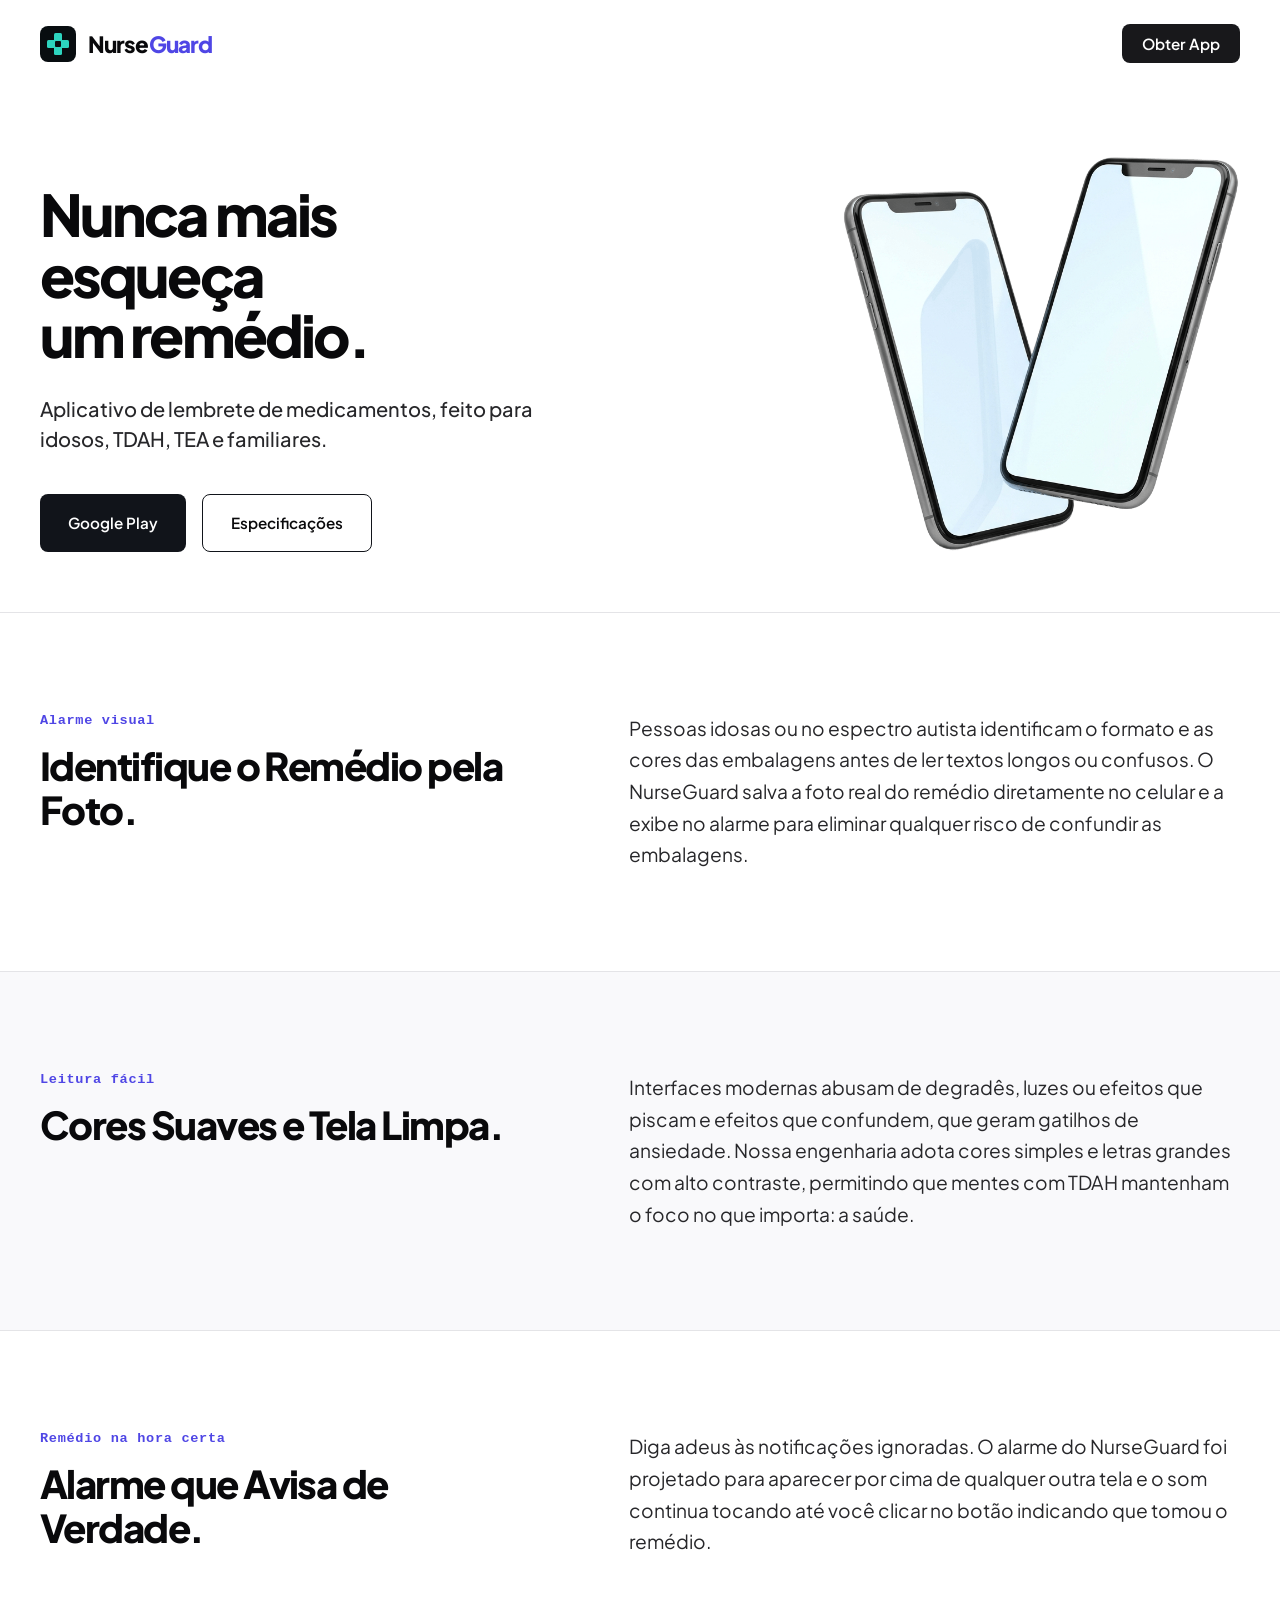
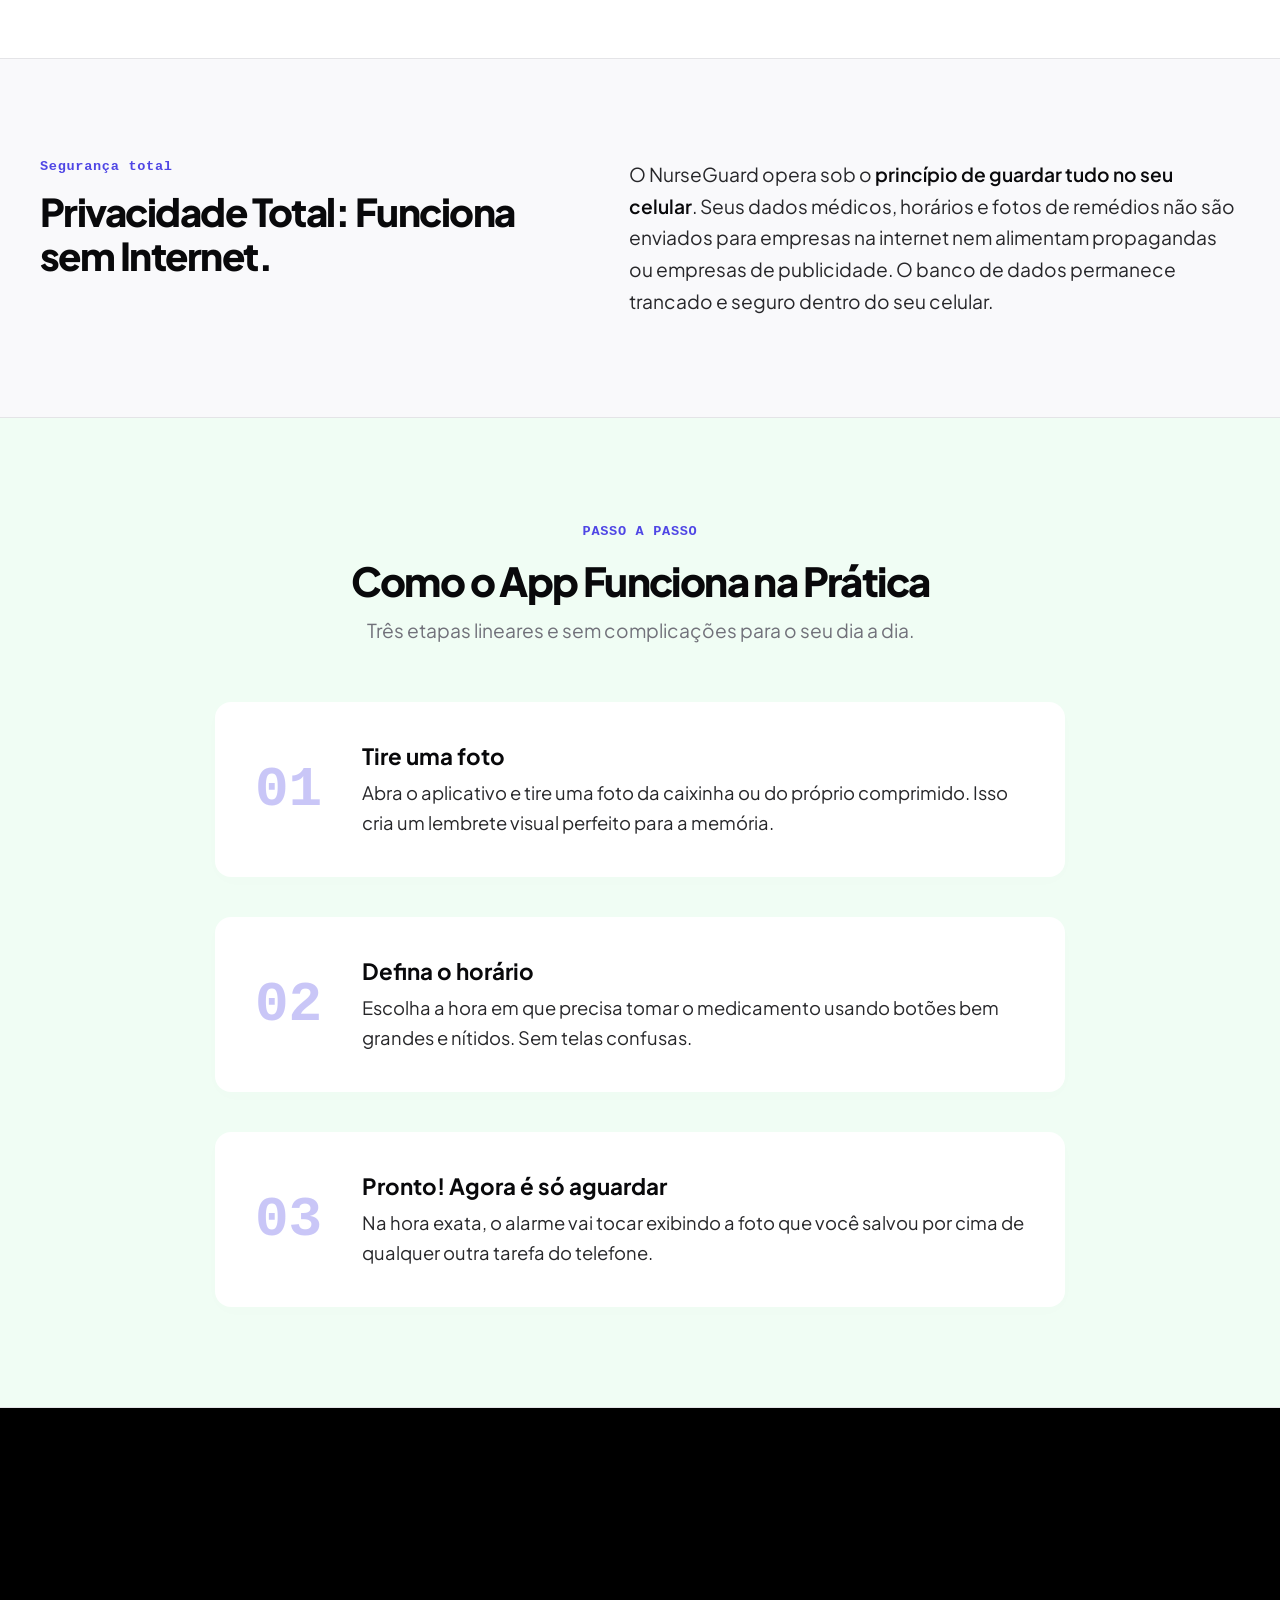
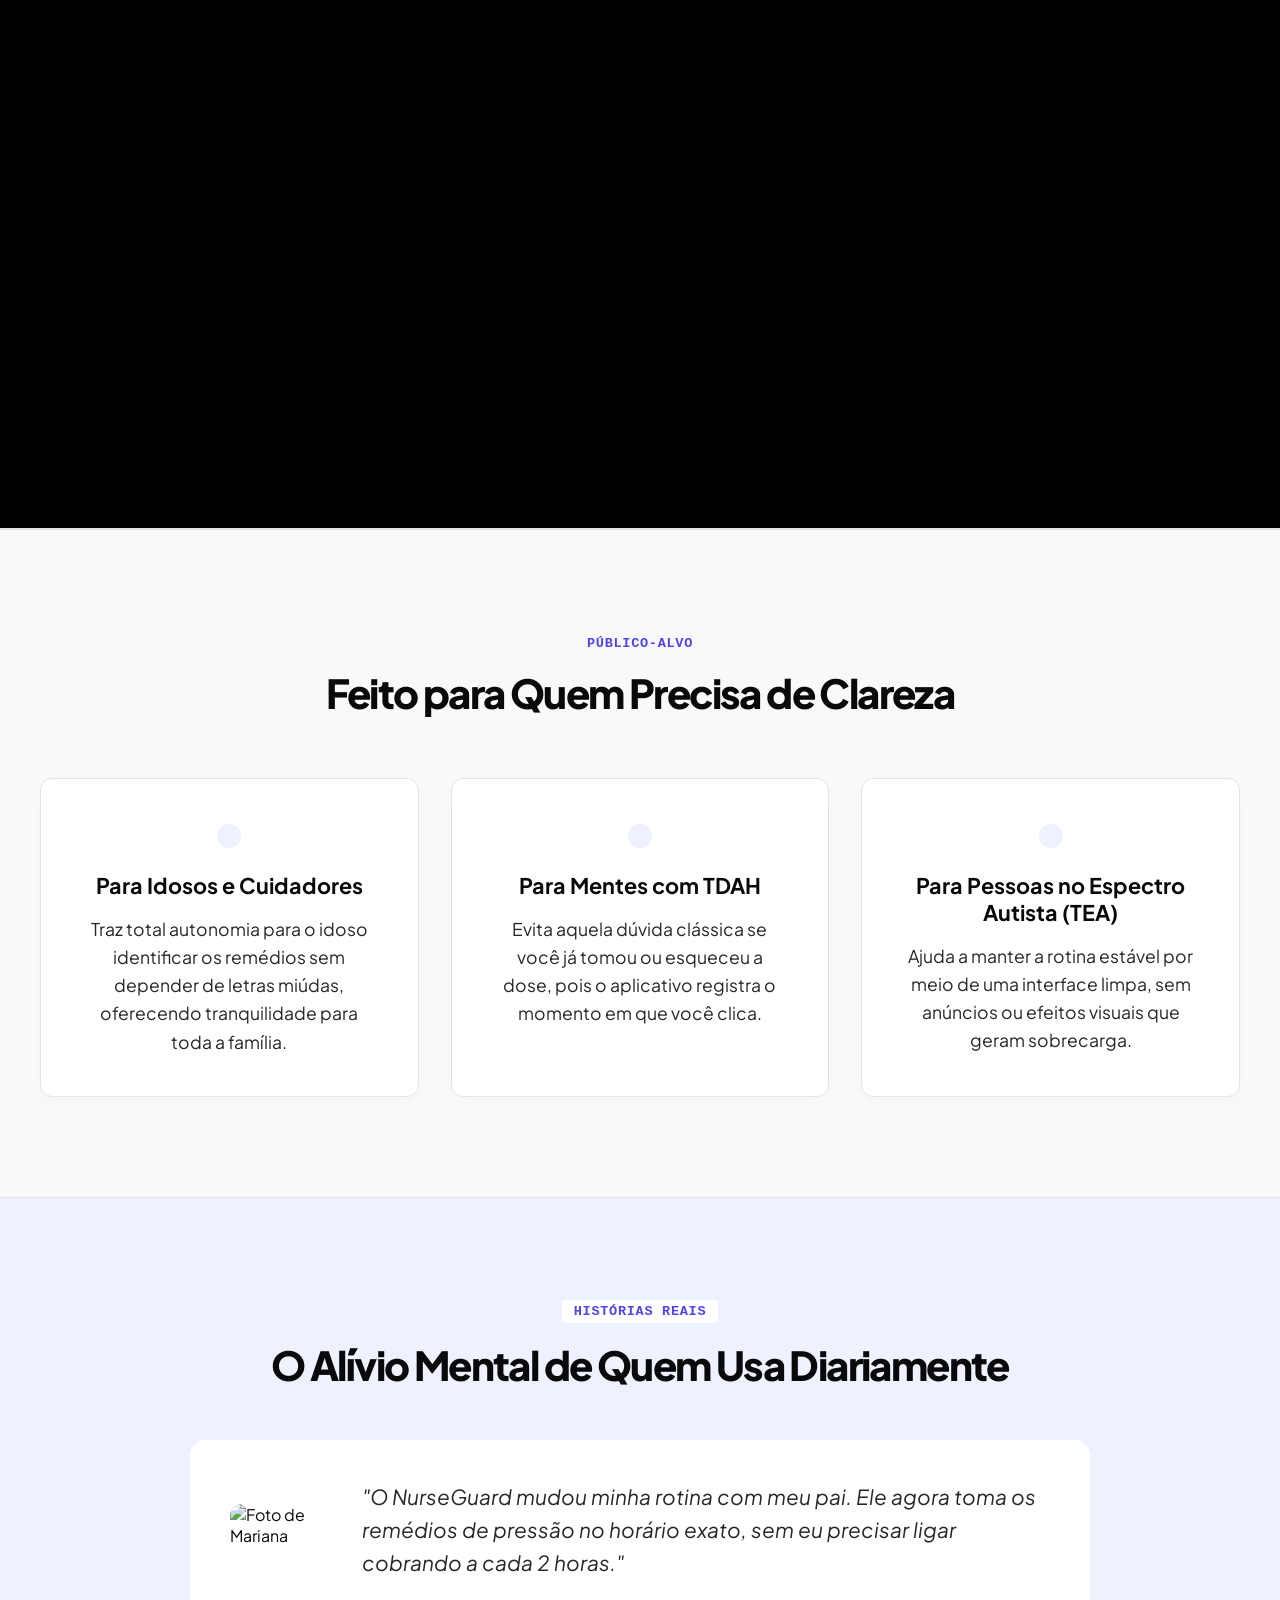
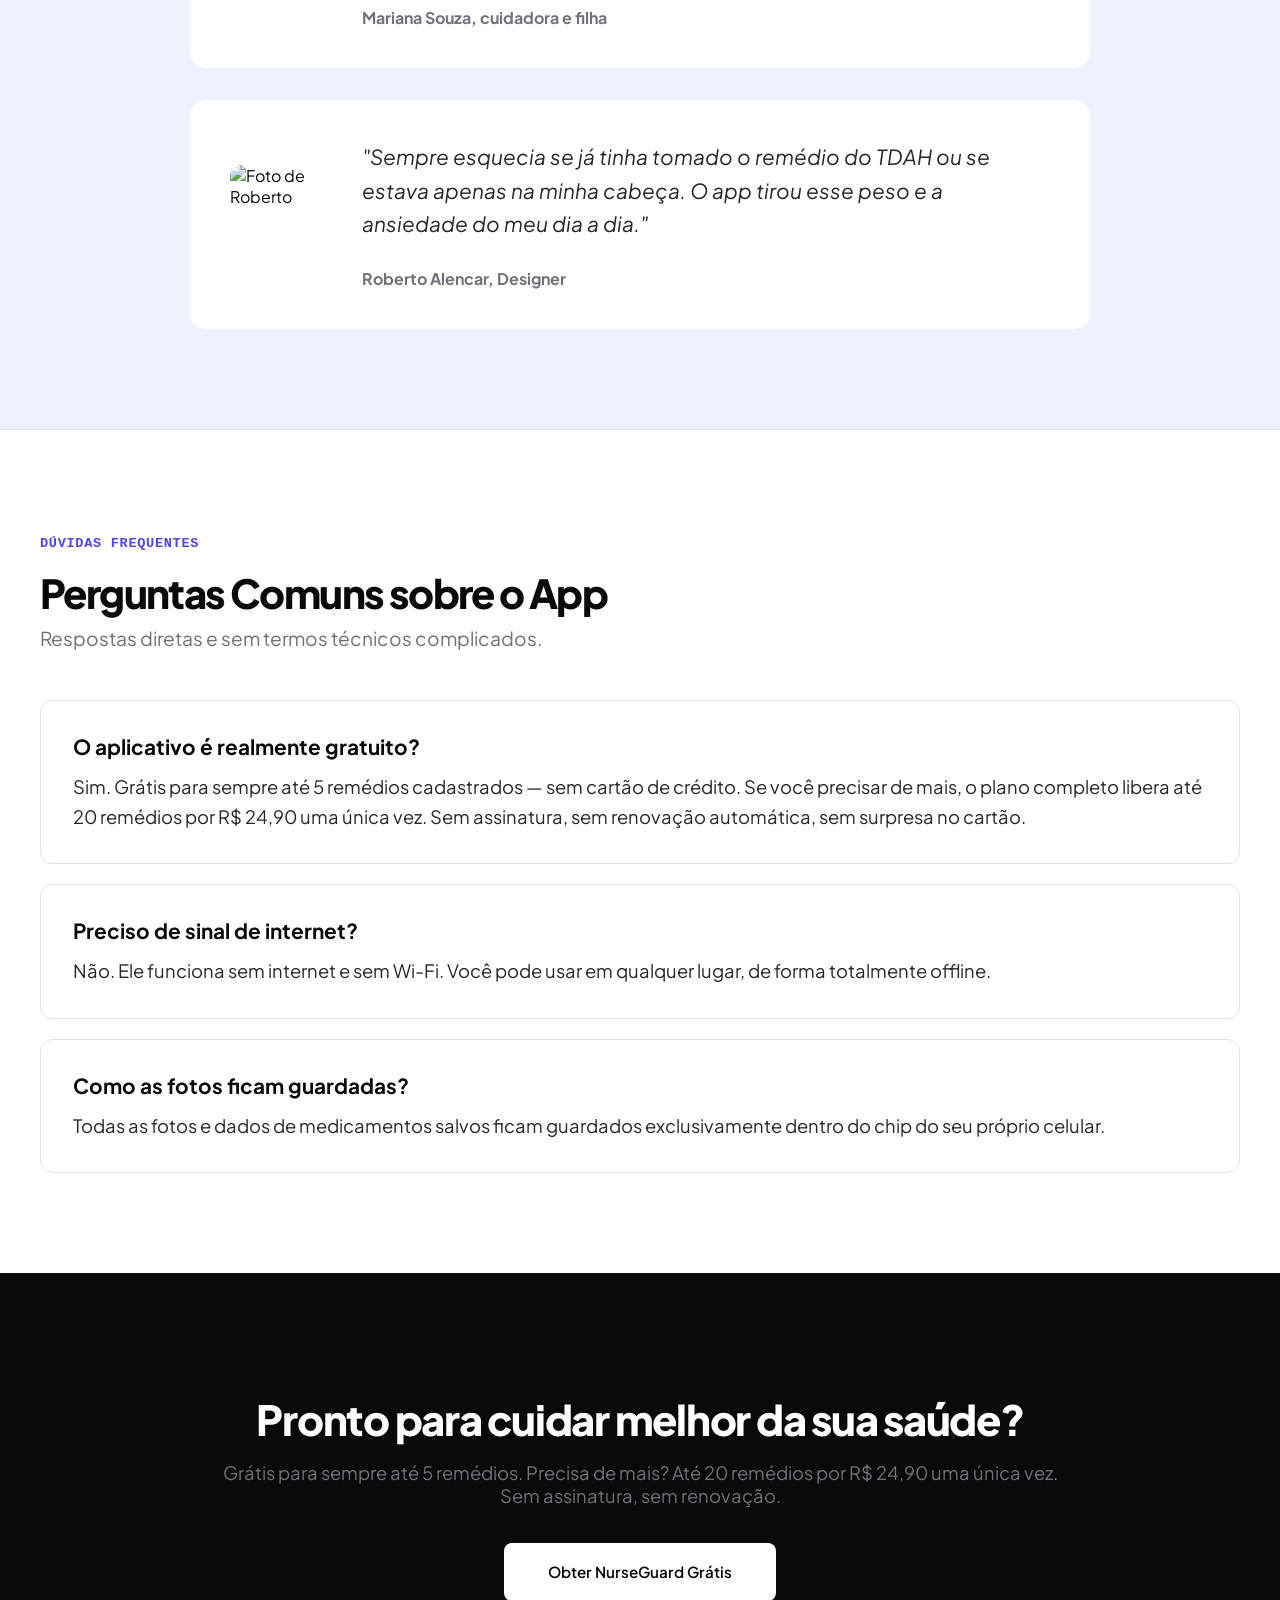
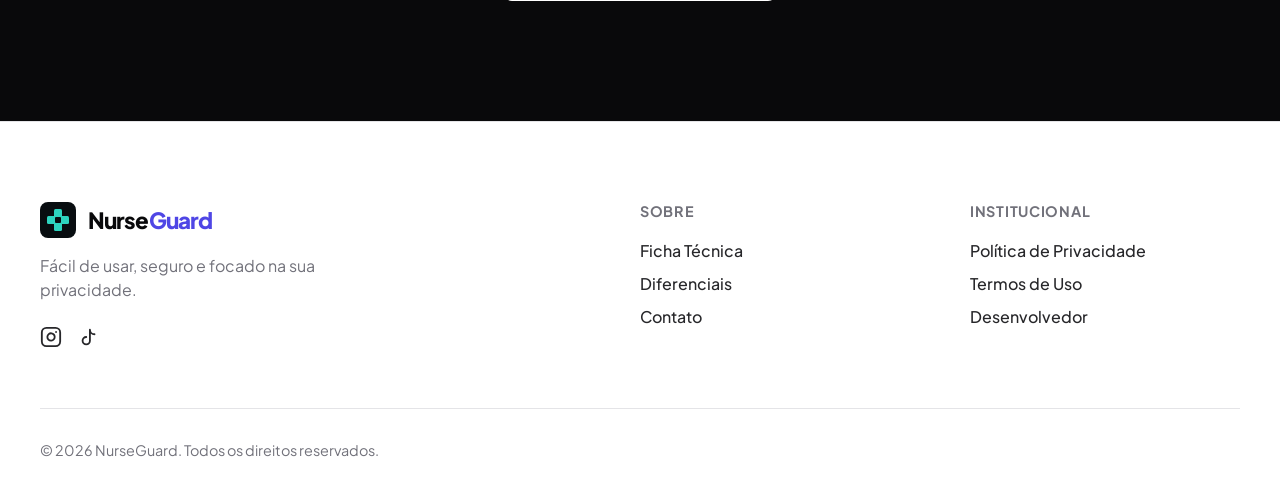
==== docs/index.html @ a664b2ee "Update" ====
<!DOCTYPE html>
<html lang="pt-BR">
<head>
        <meta charset="UTF-8">
    <meta name="viewport" content="width=device-width, initial-scale=1.0, viewport-fit=cover">
    <meta http-equiv="X-UA-Compatible" content="IE=edge">

    <title>NurseGuard | App de Lembrete de Remédios Gratuito — Offline e Seguro</title>

    <meta name="description" content="NurseGuard é o app gratuito de lembrete de remédios para Android. Alarmes lúdicos com foto da embalagem, 100% offline, criptografia AES-256 e conformidade com a LGPD. Ideal para idosos, TDAH e TEA.">

    <meta name="keywords" content="lembrete de remédio, alarme de medicamento, app medicação android, gerenciador de remédios, saúde idosos app, app TDAH medicação, TEA lembrete, app offline saúde, privacidade saúde, LGPD saúde, dipirona alarme, controle de medicação gratuito, Teraverso, NurseGuard">

    <meta name="author" content="Teraverso">
    <meta name="publisher" content="Teraverso">
    <meta name="copyright" content="Teraverso 2026">

    <meta name="robots" content="index, follow, max-snippet:-1, max-image-preview:large, max-video-preview:-1">
    <meta name="googlebot" content="index, follow, max-snippet:-1, max-image-preview:large, max-video-preview:-1">
    <meta name="bingbot" content="index, follow">

    <link rel="canonical" href="https://www.nurseguard.com.br/">

    <meta name="language" content="Portuguese">
    <meta name="geo.region" content="BR">
    <meta name="geo.country" content="Brazil">
    <link rel="alternate" hreflang="pt-BR" href="https://www.nurseguard.com.br/">
    <link rel="alternate" hreflang="x-default" href="https://www.nurseguard.com.br/">

    <meta property="og:type" content="website">
    <meta property="og:site_name" content="NurseGuard">
    <meta property="og:locale" content="pt_BR">
    <meta property="og:url" content="https://www.nurseguard.com.br/">
    <meta property="og:title" content="NurseGuard — App Gratuito de Lembrete de Remédios para Android">
    <meta property="og:description" content="Nunca mais esqueça um remédio. Alarmes lúdicos com foto da embalagem, 100% offline e com criptografia AES-256. Feito para idosos, TDAH e TEA.">
    <meta property="og:image" content="https://www.nurseguard.com.br/assets/og-image.png">
    <meta property="og:image:width" content="1200">
    <meta property="og:image:height" content="630">
    <meta property="og:image:alt" content="NurseGuard — App de lembrete de remédios lúdico e acessível">

    <meta name="twitter:card" content="summary_large_image">
    <meta name="twitter:site" content="@nurseguard">
    <meta name="twitter:creator" content="@teraverso">
    <meta name="twitter:url" content="https://www.nurseguard.com.br/">
    <meta name="twitter:title" content="NurseGuard — Lembrete de Remédios Gratuito e Offline">
    <meta name="twitter:description" content="O app de medicação mais simples e lúdico do mercado. Privacidade total, sem anúncios, feito para quem precisa de clareza.">
    <meta name="twitter:image" content="https://www.nurseguard.com.br/assets/og-image.png">
    <meta name="twitter:image:alt" content="Tela do app NurseGuard com alarme de remédio">

    <meta name="theme-color" content="#4F46E5" media="(prefers-color-scheme: light)">
    <meta name="theme-color" content="#3730A3" media="(prefers-color-scheme: dark)">
    <meta name="mobile-web-app-capable" content="yes">
    <meta name="apple-mobile-web-app-capable" content="yes">
    <meta name="apple-mobile-web-app-status-bar-style" content="default">
    <meta name="apple-mobile-web-app-title" content="NurseGuard">
    <meta name="application-name" content="NurseGuard">
    <meta name="msapplication-TileColor" content="#4F46E5">

    <link rel="icon" type="image/png" sizes="32x32" href="/assets/favicon-32x32.png">
    <link rel="icon" type="image/png" sizes="16x16" href="/assets/favicon-16x16.png">
    <link rel="icon" type="image/png" href="favicon.png">
    <link rel="apple-touch-icon" sizes="180x180" href="/assets/apple-touch-icon.png">

    <link rel="preconnect" href="https://fonts.googleapis.com">
    <link rel="preconnect" href="https://fonts.gstatic.com" crossorigin>
    <link rel="dns-prefetch" href="https://unpkg.com">
    <link rel="dns-prefetch" href="https://play.google.com">

    <script type="application/ld+json">
    {
      "@context": "https://schema.org",
      "@type": "Organization",
      "@id": "https://www.nurseguard.com.br/#organization",
      "name": "Teraverso",
      "alternateName": "NurseGuard",
      "url": "https://www.nurseguard.com.br/",
      "logo": {
        "@type": "ImageObject",
        "url": "https://www.nurseguard.com.br/assets/logo.png",
        "width": 400,
        "height": 400
      },
      "description": "Teraverso é uma empresa de tecnologia criadora do NurseGuard, o app gratuito de lembrete de medicamentos com foco em acessibilidade para idosos, TDAH e TEA.",
      "foundingDate": "2024",
      "knowsAbout": ["saúde digital", "acessibilidade", "LGPD", "medicamentos", "TDAH", "TEA", "idosos"],
      "contactPoint": {
        "@type": "ContactPoint",
        "contactType": "customer support",
        "email": "contato@nurseguard.com.br",
        "availableLanguage": "Portuguese",
        "areaServed": "BR"
      },
      "sameAs": [
        "https://play.google.com/store/apps/details?id=com.teraverso.nurseguard",
        "https://www.instagram.com/nurseguard",
        "https://www.tiktok.com/@nurseguard.app"
      ]
    }
    </script>

    <script type="application/ld+json">
    {
      "@context": "https://schema.org",
      "@type": "WebSite",
      "@id": "https://www.nurseguard.com.br/#website",
      "name": "NurseGuard",
      "alternateName": "NurseGuard — Lembrete de Remédios",
      "url": "https://www.nurseguard.com.br/",
      "description": "Site oficial do NurseGuard, app gratuito de lembrete de medicamentos para Android.",
      "inLanguage": "pt-BR",
      "publisher": {
        "@id": "https://www.nurseguard.com.br/#organization"
      }
    }
    </script>

    <script type="application/ld+json">
    {
      "@context": "https://schema.org",
      "@type": "MobileApplication",
      "@id": "https://www.nurseguard.com.br/#app",
      "name": "NurseGuard",
      "alternateName": "NurseGuard — Lembrete de Remédios",
      "description": "App gratuito de lembrete de medicamentos com alarmes lúdicos, foto da embalagem, 100% offline, criptografia AES-256 e conformidade com a LGPD. Ideal para idosos, TDAH e TEA.",
      "url": "https://www.nurseguard.com.br/",
      "downloadUrl": "https://play.google.com/store/apps/details?id=com.teraverso.nurseguard",
      "installUrl": "https://play.google.com/store/apps/details?id=com.teraverso.nurseguard",
      "applicationCategory": "HealthApplication",
      "applicationSubCategory": "Medication Reminder",
      "operatingSystem": "Android 8.0+",
      "offers": {
        "@type": "Offer",
        "price": "0",
        "priceCurrency": "BRL"
      },
      "aggregateRating": {
        "@type": "AggregateRating",
        "ratingValue": "4.8",
        "ratingCount": "120",
        "bestRating": "5",
        "worstRating": "1"
      },
      "screenshot": "https://www.nurseguard.com.br/assets/screenshot.png",
      "featureList": [
        "Alarmes com foto da embalagem do remédio",
        "Interface lúdica com botões grandes",
        "100% offline — sem internet necessária",
        "Criptografia AES-256 local",
        "Conformidade com a LGPD",
        "Sem anúncios e sem rastreadores",
        "Acessível para idosos, TDAH e TEA"
      ],
      "inLanguage": "pt-BR",
      "author": {
        "@id": "https://www.nurseguard.com.br/#organization"
      },
      "publisher": {
        "@id": "https://www.nurseguard.com.br/#organization"
      },
      "datePublished": "2024-01-01",
      "dateModified": "2026-06-01"
    }
    </script>

    <script type="application/ld+json">
    {
      "@context": "https://schema.org",
      "@type": "BreadcrumbList",
      "itemListElement": [
        {
          "@type": "ListItem",
          "position": 1,
          "name": "NurseGuard",
          "item": "https://www.nurseguard.com.br/"
        },
        {
          "@type": "ListItem",
          "position": 2,
          "name": "Recursos",
          "item": "https://www.nurseguard.com.br/#features"
        },
        {
          "@type": "ListItem",
          "position": 3,
          "name": "Segurança",
          "item": "https://www.nurseguard.com.br/#security"
        },
        {
          "@type": "ListItem",
          "position": 4,
          "name": "Privacidade",
          "item": "https://nurseguard.com.br/privacidade/"
        },
        {
          "@type": "ListItem",
          "position": 5,
          "name": "Termos de Uso",
          "item": "https://nurseguard.com.br/termosdeuso/"
        }
      ]
    }
    </script>

    <link rel="stylesheet" href="style.css">
    <link href="https://fonts.googleapis.com/css2?family=Plus+Jakarta+Sans:wght@400;500;600;700;800;900&display=swap" rel="stylesheet">
    <script src="https://unpkg.com/lucide@latest"></script>
</head>
<body>

    <div class="top-progress-bar" id="progressBar"></div>

    <nav class="cler-nav" id="mainNavbar">
        <div class="nav-wrapper">
            <a href="#" class="logo" aria-label="NurseGuard Home">
                <div class="logo-icon" aria-hidden="true">
                    <div class="logo-center-square"></div>
                </div>
                <span>Nurse<span class="highlight-text">Guard</span></span>
            </a>
            
            <div class="nav-menu">
                <a href="https://play.google.com/store/apps/details?id=com.teraverso.nurseguard&hl=pt_BR" target="_blank" class="btn-premium-nav">Obter App</a>
            </div>
        </div>
    </nav>

    <main>
        
        <section class="section-hero">
            <div class="canvas-container hero-grid">
                
                <div class="hero-block-left">
                    <h1 class="giant-display-title">
                        Nunca mais<br>esqueça<br>um remédio.
                    </h1>
                    
                    <p class="editorial-lead">
                        Aplicativo de lembrete de medicamentos, feito para idosos, TDAH, TEA e familiares.
                    </p>
                    
                    <div class="editorial-actions">
                        <a href="https://play.google.com/store/apps/details?id=com.teraverso.nurseguard&hl=pt_BR" target="_blank" class="btn-cler-dark">
                            <span>Google Play</span>
                        </a>
                        <a href="#pilar-1" class="btn-cler-subtle">Especificações</a>
                    </div>
                </div>

                <div class="hero-block-right">
                    <div class="hero-image-wrapper">
                        <img src="familiaNurseGuard.png" alt="Idoso feliz e sorrindo com sua família" class="hero-family-img">
                    </div>
                </div>

            </div>
        </section>

        <section class="section-spec-premium" id="pilar-1">
            <div class="canvas-container spec-premium-grid">
                <div class="spec-sticky-block">
                    <span class="spec-index">Alarme visual</span>
                    <h2>Identifique o Remédio pela Foto.</h2>
                </div>
                <div class="spec-body-text">
                    <p>
                        Pessoas idosas ou no espectro autista identificam o formato e as cores das embalagens antes de ler textos longos ou confusos. O NurseGuard salva a foto real do remédio diretamente no celular e a exibe no alarme para eliminar qualquer risco de confundir as embalagens.
                    </p>
                </div>
            </div>
        </section>

        <section class="section-spec-premium light-bg" id="pilar-2">
            <div class="canvas-container spec-premium-grid">
                <div class="spec-sticky-block">
                    <span class="spec-index">Leitura fácil</span>
                    <h2>Cores Suaves e Tela Limpa.</h2>
                </div>
                <div class="spec-body-text">
                    <p>
                        Interfaces modernas abusam de degradês, luzes ou efeitos que piscam e efeitos que confundem, que geram gatilhos de ansiedade. Nossa engenharia adota cores simples e letras grandes com alto contraste, permitindo que mentes com TDAH mantenham o foco no que importa: a saúde.
                    </p>
                </div>
            </div>
        </section>

        <section class="section-spec-premium" id="pilar-3">
            <div class="canvas-container spec-premium-grid">
                <div class="spec-sticky-block">
                    <span class="spec-index">Remédio na hora certa</span>
                    <h2>Alarme que Avisa de Verdade.</h2>
                </div>
                <div class="spec-body-text">
                    <p>
                        Diga adeus às notificações ignoradas. O alarme do NurseGuard foi projetado para aparecer por cima de qualquer outra tela e o som continua tocando até você clicar no botão indicando que tomou o remédio.
                    </p>
                </div>
            </div>
        </section>

        <section class="section-spec-premium light-bg" id="pilar-4">
            <div class="canvas-container spec-premium-grid">
                <div class="spec-sticky-block">
                    <span class="spec-index">Segurança total</span>
                    <h2>Privacidade Total: Funciona sem Internet.</h2>
                </div>
                <div class="spec-body-text">
                    <p>
                        O NurseGuard opera sob o <strong>princípio de guardar tudo no seu celular</strong>. Seus dados médicos, horários e fotos de remédios não são enviados para empresas na internet nem alimentam propagandas ou empresas de publicidade. O banco de dados permanece trancado e seguro dentro do seu celular.
                    </p>
                </div>
            </div>
        </section>

        <section class="section-how-works" id="como-funciona">
            <div class="canvas-container">
                <div class="centered-header">
                    <span class="section-badge">PASSO A PASSO</span>
                    <h2>Como o App Funciona na Prática</h2>
                    <p>Três etapas lineares e sem complicações para o seu dia a dia.</p>
                </div>
                
                <div class="vertical-steps-container">
                    <div class="step-card">
                        <div class="step-number">01</div>
                        <div class="step-content">
                            <h3>Tire uma foto</h3>
                            <p>Abra o aplicativo e tire uma foto da caixinha ou do próprio comprimido. Isso cria um lembrete visual perfeito para a memória.</p>
                        </div>
                    </div>
                    
                    <div class="step-card">
                        <div class="step-number">02</div>
                        <div class="step-content">
                            <h3>Defina o horário</h3>
                            <p>Escolha a hora em que precisa tomar o medicamento usando botões bem grandes e nítidos. Sem telas confusas.</p>
                        </div>
                    </div>
                    
                    <div class="step-card">
                        <div class="step-number">03</div>
                        <div class="step-content">
                            <h3>Pronto! Agora é só aguardar</h3>
                            <p>Na hora exata, o alarme vai tocar exibindo a foto que você salvou por cima de qualquer outra tarefa do telefone.</p>
                        </div>
                    </div>
                </div>
            </div>
        </section>

        <section class="section-full-video">
            <div class="video-container">
                <iframe 
                    src="https://www.youtube.com/embed/SEU_VIDEO_ID_AQUI" 
                    title="NurseGuard na Prática" 
                    frameborder="0" 
                    allow="accelerometer; autoplay; clipboard-write; encrypted-media; gyroscope; picture-in-picture; web-share" 
                    allowfullscreen>
                </iframe>
                
                </div>
        </section>

        <section class="section-target-audience" id="para-quem-e">
            <div class="canvas-container">
                <div class="centered-header">
                    <span class="section-badge">PÚBLICO-ALVO</span>
                    <h2>Feito para Quem Precisa de Clareza</h2>
                </div>
                
                <div class="three-column-grid">
                    
                    <div class="audience-card">
                        <div class="card-icon">
                            <i data-lucide="heart"></i>
                        </div>
                        <h3>Para Idosos e Cuidadores</h3>
                        <p>Traz total autonomia para o idoso identificar os remédios sem depender de letras miúdas, oferecendo tranquilidade para toda a família.</p>
                    </div>
                    
                    <div class="audience-card">
                        <div class="card-icon">
                            <i data-lucide="brain"></i>
                        </div>
                        <h3>Para Mentes com TDAH</h3>
                        <p>Evita aquela dúvida clássica se você já tomou ou esqueceu a dose, pois o aplicativo registra o momento em que você clica.</p>
                    </div>
                    
                    
                    <div class="audience-card">
                        <div class="card-icon">
                        <i data-lucide="puzzle"></i> </div>
                        <h3>Para Pessoas no Espectro Autista (TEA)</h3>
                        <p>Ajuda a manter a rotina estável por meio de uma interface limpa, sem anúncios ou efeitos visuais que geram sobrecarga.</p>
                    </div>
                    
                </div>
            </div>
        </section>

        <section class="section-user-stories" id="depoimentos">
            <div class="canvas-container">
                <div class="stories-wrapper">
                    <div class="stories-header">
                        <span class="section-badge-white">HISTÓRIAS REAIS</span>
                        <h2>O Alívio Mental de Quem Usa Diariamente</h2>
                    </div>
                    
                   <div class="quotes-stack">

    <div class="custom-editorial-quote">
        <img src="https://images.unsplash.com/photo-1544005313-94ddf0286df2?w=150&h=150&fit=crop" alt="Foto de Mariana" class="quote-avatar">
        
        <div class="quote-content">
            <p class="quote-text">"O NurseGuard mudou minha rotina com meu pai. Ele agora toma os remédios de pressão no horário exato, sem eu precisar ligar cobrando a cada 2 horas."</p>
            <span class="quote-author">Mariana Souza, cuidadora e filha</span>
        </div>
    </div>

    <div class="custom-editorial-quote">
        <img src="https://images.unsplash.com/photo-1507003211169-0a1dd7228f2d?w=150&h=150&fit=crop" alt="Foto de Roberto" class="quote-avatar">
        
        <div class="quote-content">
            <p class="quote-text">"Sempre esquecia se já tinha tomado o remédio do TDAH ou se estava apenas na minha cabeça. O app tirou esse peso e a ansiedade do meu dia a dia."</p>
            <span class="quote-author">Roberto Alencar, Designer</span>
        </div>
    </div>

</div>
                </div>
            </div>
        </section>

        <section class="section-faq-list" id="faq">
            <div class="canvas-container">
                <div class="faq-left-header">
                    <span class="section-badge">DÚVIDAS FREQUENTES</span>
                    <h2>Perguntas Comuns sobre o App</h2>
                    <p>Respostas diretas e sem termos técnicos complicados.</p>
                </div>
                
                <div class="faq-panels-stack">
                    <div class="faq-panel-item">
                        <h3 class="faq-question">O aplicativo é realmente gratuito?</h3>
                        <p class="faq-answer">Sim. Grátis para sempre até 5 remédios cadastrados — sem cartão de crédito. Se você precisar de mais, o plano completo libera até 20 remédios por R$ 24,90 uma única vez. Sem assinatura, sem renovação automática, sem surpresa no cartão.</p>
                    </div>
                    
                    <div class="faq-panel-item">
                        <h3 class="faq-question">Preciso de sinal de internet?</h3>
                        <p class="faq-answer">Não. Ele funciona sem internet e sem Wi-Fi. Você pode usar em qualquer lugar, de forma totalmente offline.</p>
                    </div>
                    
                    <div class="faq-panel-item">
                        <h3 class="faq-question">Como as fotos ficam guardadas?</h3>
                        <p class="faq-answer">Todas as fotos e dados de medicamentos salvos ficam guardados exclusivamente dentro do chip do seu próprio celular.</p>
                    </div>
                </div>
            </div>
        </section>

        <section class="section-cta" id="download">
            <div class="canvas-container">
                <div class="cta-box">
                    <h2>Pronto para cuidar melhor da sua saúde?</h2>
                    <p>Grátis para sempre até 5 remédios. Precisa de mais? Até 20 remédios por R$ 24,90 uma única vez.<br>
Sem assinatura, sem renovação.</p>
                    <a href="https://play.google.com/store/apps/details?id=com.teraverso.nurseguard&hl=pt_BR" target="_blank" class="btn-cler-dark large-cta">Obter NurseGuard Grátis</a>
                </div>
            </div>
        </section>

    </main>

    <footer class="cler-footer">
        <div class="canvas-container footer-grid">
            
            <div class="footer-brand">
                <a href="#" class="logo" aria-label="NurseGuard Home">
                    <div class="logo-icon" aria-hidden="true"><div class="logo-center-square"></div></div>
                    <span>Nurse<span class="highlight-text">Guard</span></span>
                </a>
                <p>Fácil de usar, seguro e focado na sua privacidade.</p>
                
                <div class="footer-socials">
                    <a href="https://www.instagram.com/nurseguard" target="_blank" rel="noopener" aria-label="Acessar Instagram do NurseGuard (Abre em nova aba)">
                        <svg xmlns="http://www.w3.org/2000/svg" width="22" height="22" viewBox="0 0 24 24" fill="none" stroke="currentColor" stroke-width="2" stroke-linecap="round" stroke-linejoin="round"><rect width="20" height="20" x="2" y="2" rx="5" ry="5"/><path d="M16 11.37A4 4 0 1 1 12.63 8 4 4 0 0 1 16 11.37z"/><line x1="17.5" x2="17.51" y1="6.5" y2="6.5"/></svg>
                    </a>
                    <a href="https://www.tiktok.com/@nurseguard.app" target="_blank" rel="noopener" aria-label="Acessar TikTok do NurseGuard (Abre em nova aba)">
                        <svg xmlns="http://www.w3.org/2000/svg" width="22" height="22" viewBox="0 0 24 24" fill="none" stroke="currentColor" stroke-width="2" stroke-linecap="round" stroke-linejoin="round"><path d="M9 12a4 4 0 1 0 4 4V4a5 5 0 0 0 5 5"/></svg>
                    </a>
                </div>
            </div>
            
            <div class="footer-links-column">
                <h4>Sobre</h4>
                <ul>
                    <li><a href="https://nurseguard.com.br/fichatecnica/" target="_blank" rel="noopener">Ficha Técnica</a></li>
                    <li><a href="https://nurseguard.com.br/termosdeuso/" target="_blank" rel="noopener">Diferenciais</a></li>
                    <li><a href="mailto:contato@nurseguard.com.br" target="_blank" rel="noopener">Contato</a></li>
                </ul>
            </div>

            <div class="footer-links-column">
                <h4>Institucional</h4>
                <ul>
                    <li><a href="https://nurseguard.com.br/privacidade/" target="_blank" rel="noopener">Política de Privacidade</a></li>
                    <li><a href="https://nurseguard.com.br/termosdeuso/" target="_blank" rel="noopener">Termos de Uso</a></li>
                    <li><a href="https://teraverso.com" target="_blank" rel="noopener">Desenvolvedor</a></li>
                </ul>
            </div>
            

        </div>
        
        <div class="canvas-container">
            <div class="footer-bottom">
                <span>&copy; 2026 NurseGuard. Todos os direitos reservados.</span>
            </div>
        </div>
    </footer>

    <script src="script.js"></script>
</body>
</html>
---- docs/style.css ----
/* ==========================================================================
   DESIGN SYSTEM — LAYOUT EXCLUSIVO DE DUAS COLUNAS PADRONIZADO
   ========================================================================== */

:root {
    --bg-pure: #FFFFFF;
    --bg-subtle: #F9F9FB;
    --text-primary: #09090B;
    --text-secondary: #27272A;
    --text-muted: #71717A;
    
    /* Identidade Original NurseGuard */
    --primary: #4F46E5;       
    --accent-teal: #2DD4BF;   
    
    --border-editorial: #E4E4E7;
    --font-editorial: 'Plus Jakarta Sans', sans-serif;
    --bezier-premium: cubic-bezier(0.16, 1, 0.3, 1);
}

*, *::before, *::after {
    margin: 0;
    padding: 0;
    box-sizing: border-box;
}

html {
    scroll-behavior: smooth;
    -webkit-font-smoothing: antialiased;
}

body {
    font-family: var(--font-editorial);
    color: var(--text-primary);
    background-color: var(--bg-pure);
    overflow-x: hidden;
}

.canvas-container {
    max-width: 1280px; 
    margin: 0 auto;
    padding: 0 40px;
}

.top-progress-bar {
    position: fixed;
    top: 0;
    left: 0;
    width: 0%;
    height: 4px;
    background: #0D9488;
    z-index: 2000;
}

/* ==========================================================================
   NAVBAR
   ========================================================================== */
.cler-nav {
    position: sticky;
    top: 0;
    z-index: 1000;
    background: rgba(255, 255, 255, 0.95);
    backdrop-filter: blur(10px);
    -webkit-backdrop-filter: blur(10px);
    transition: border-color 0.2s ease;
}

.cler-nav.scrolled {
    border-bottom: 1px solid var(--border-editorial);
}

.nav-wrapper {
    display: flex;
    justify-content: space-between;
    align-items: center;
    padding: 24px 0;
    max-width: 1280px;
    margin: 0 auto;
    padding-left: 40px;
    padding-right: 40px;
}

.logo {
    display: flex;
    align-items: center;
    gap: 12px;
    font-weight: 800;
    font-size: 1.4rem;
    letter-spacing: -0.04em;
    color: var(--text-primary);
    text-decoration: none;
}

.logo .highlight-text {
    color: var(--primary);
}

.logo-icon {
    width: 36px;
    height: 36px;
    background-color: #080D10;
    border-radius: 8px;
    position: relative;
    display: flex;
    align-items: center;
    justify-content: center;
}

.logo-icon::before, .logo-icon::after {
    content: '';
    position: absolute;
    background-color: var(--accent-teal);
    border-radius: 1.5px;
}

.logo-icon::before { width: 22px; height: 8px; }
.logo-icon::after { width: 8px; height: 22px; }

.logo-center-square {
    width: 6px;
    height: 6px;
    background-color: #080D10;
    position: relative;
    z-index: 10;
    border-radius: 1px;
}

.nav-menu {
    display: flex;
    align-items: center;
    gap: 32px;
}

.menu-item {
    text-decoration: none;
    color: var(--text-primary);
    font-weight: 600;
    font-size: 0.95rem;
}

.btn-premium-nav {
    background: #18181B;
    color: var(--bg-pure);
    text-decoration: none;
    padding: 10px 20px;
    border-radius: 8px;
    font-weight: 600;
    font-size: 0.95rem;
}

/* ==========================================================================
   HERO GRID REVERTIDA (LAYOUT EQUILIBRADO ORIGINAL)
   ========================================================================== */
.section-hero {
    padding: 70px 0 60px;
    background-color: var(--bg-pure);
}

.hero-grid {
    display: grid;
    grid-template-columns: 1.3fr 0.7fr; 
    gap: 60px;
    align-items: end; 
}

.giant-display-title {
    font-size: clamp(2.8rem, 4.5vw, 4rem);
    font-weight: 800;
    line-height: 1.05;
    letter-spacing: -0.05em;
    color: var(--text-primary);
    margin-bottom: 28px;
}

.editorial-lead {
    font-size: 1.25rem;
    color: var(--text-secondary);
    line-height: 1.5;
    font-weight: 500;
    max-width: 520px;
    margin-bottom: 40px;
}

.editorial-actions {
    display: flex;
    align-items: center;
    gap: 16px;
}

.btn-cler-dark {
    background: #11141A;
    color: var(--bg-pure);
    text-decoration: none;
    padding: 18px 28px;
    border-radius: 8px;
    font-weight: 600;
    font-size: 0.95rem;
    display: flex;
    align-items: center;
    gap: 12px;
    height: 58px;
}

.arrow-diagonal {
    width: 14px;
    height: 14px;
}

.btn-cler-subtle {
    background: transparent;
    color: var(--text-primary);
    text-decoration: none;
    border: 1px solid #11141A;
    padding: 18px 28px;
    border-radius: 8px;
    font-weight: 600;
    font-size: 0.95rem;
    height: 58px;
    display: flex;
    align-items: center;
    justify-content: center;
}

.hero-image-wrapper {
    width: 100%;
    display: flex;
    justify-content: flex-end;
    align-items: end;
}

.hero-family-img {
    width: 100%;
    max-width: 580px; 
    height: auto;
    display: block;
    object-fit: contain;
}

/* ==========================================================================
   ESTRUTURA PERFEITA PADRONIZADA: ASYMMETRIC TWO-COLUMN GRID
   ========================================================================== */
.section-spec-premium {
    padding: 100px 0;
    border-top: 1px solid var(--border-editorial);
    background-color: var(--bg-pure);
}

.section-spec-premium.light-bg {
    background-color: var(--bg-subtle);
}

.spec-premium-grid {
    display: grid;
    grid-template-columns: 1fr 1.2fr;
    gap: 80px;
    align-items: start;
}

.spec-index {
    display: block;
    font-family: monospace;
    font-size: 0.85rem;
    color: #4F46E5; 
    font-weight: 700;
    margin-bottom: 16px;
    letter-spacing: 0.05em;
}

.spec-sticky-block h2 {
    font-size: 2.4rem;
    font-weight: 800;
    line-height: 1.15;
    letter-spacing: -0.04em;
    color: var(--text-primary);
}

.spec-body-text {
    display: flex;
    flex-direction: column;
    gap: 24px;
}

.spec-body-text p {
    font-size: 1.2rem;
    line-height: 1.65;
    color: var(--text-secondary);
}

.spec-body-text strong {
    color: var(--text-primary);
    font-weight: 600;
}

/* ==========================================================================
   SEÇÃO DE CONVERSÃO (CTA)
   ========================================================================== */
.section-cta {
    padding: 120px 0;
    background-color: var(--text-primary);
    color: var(--bg-pure);
    text-align: center;
}

.cta-box h2 {
    font-size: 2.6rem;
    font-weight: 800;
    margin-bottom: 16px;
    letter-spacing: -0.03em;
}

.cta-box p {
    color: var(--text-muted);
    margin-bottom: 36px;
    font-size: 1.15rem;
}

.large-cta {
    display: inline-block;
    background-color: var(--bg-pure);
    color: var(--text-primary);
    height: auto;
    line-height: 58px;
    padding: 0 44px;
}


/* ==========================================================================
   ELEMENTOS DE CABEÇALHO COMPARTILHADOS PELAS NOVAS SEÇÕES
   ========================================================================== */
.centered-header {
    text-align: center;
    max-width: 700px;
    margin: 0 auto 60px;
}

.centered-header h2 {
    font-size: 2.5rem;
    font-weight: 800;
    letter-spacing: -0.04em;
    margin-bottom: 12px;
}

.centered-header p {
    font-size: 1.2rem;
    color: var(--text-muted);
}

.section-badge {
    display: inline-block;
    font-family: monospace;
    font-size: 0.85rem;
    color: var(--primary);
    font-weight: 700;
    margin-bottom: 16px;
    letter-spacing: 0.05em;
}


/* ==========================================================================
   LAYOUT EXCLUSIVO 1 — SEÇÃO 5: COMO FUNCIONA (ATUALIZADA)
   ========================================================================== */
.section-how-works {
    padding: 100px 0;
    background-color: #F0FDF4; /* Verde menta super suave, acolhedor e focado em saúde */
    border-top: 1px solid var(--border-editorial);
}

.vertical-steps-container {
    max-width: 850px;
    margin: 0 auto;
    display: flex;
    flex-direction: column;
    gap: 40px;
}

.step-card {
    display: flex;
    gap: 40px;
    padding: 40px;
    background-color: #FFFFFF; /* Branco puro para criar contraste perfeito sobre o fundo verde */
    border-radius: 16px;
    align-items: center;
    box-shadow: 0 4px 20px rgba(0, 0, 0, 0.01); /* Sombra extremamente sutil para profundidade */
}

.step-number {
    font-size: 3.5rem;
    font-weight: 900;
    color: var(--primary);
    opacity: 0.3;
    line-height: 1;
    font-family: monospace;
}

.step-content h3 {
    font-size: 1.4rem;
    font-weight: 700;
    margin-bottom: 8px;
    color: var(--text-primary);
}

.step-content p {
    font-size: 1.15rem;
    line-height: 1.6;
    color: var(--text-secondary);
}


/* ==========================================================================
   LAYOUT EXCLUSIVO 2 — SEÇÃO 6: PARA QUEM É (3 Colunas Lado a Lado / Cards Grid)
   ========================================================================== */
.section-target-audience {
    padding: 100px 0;
    background-color: var(--bg-subtle);
    border-top: 1px solid var(--border-editorial);
}

.three-column-grid {
    display: grid;
    grid-template-columns: repeat(3, 1fr);
    gap: 32px;
}

.card-icon {
    color: var(--primary); /* Usa o roxo/índigo principal do app */
    margin-bottom: 24px;
    display: inline-flex;
    background-color: #EEF2FF; /* Um fundo circular suave para destacar o ícone */
    padding: 12px;
    border-radius: 50%;
}

.card-icon svg {
    width: 28px;
    height: 28px;
    stroke-width: 2.5px; /* Deixa o traço um pouco mais espesso para facilitar a visão */
}

.audience-card {
    background-color: var(--bg-pure);
    padding: 40px;
    border-radius: 12px;
    border: 1px solid var(--border-editorial);
    box-shadow: 0 4px 12px rgba(0, 0, 0, 0.02);
    text-align: center;
}

.audience-card h3 {
    font-size: 1.35rem;
    font-weight: 700;
    margin-bottom: 16px;
    color: var(--text-primary);
}

.audience-card p {
    font-size: 1.1rem;
    line-height: 1.6;
    color: var(--text-secondary);
}


/* ==========================================================================
   LAYOUT EXCLUSIVO 3 — SEÇÃO 7: DEPOIMENTOS (Fundo Azul/Indigo Suave com Aspas)
   ========================================================================== */
.section-user-stories {
    padding: 100px 0;
    background-color: #EEF2FF; 
    border-top: 1px solid var(--border-editorial);
}

.stories-wrapper {
    max-width: 900px;
    margin: 0 auto;
}

.stories-header {
    text-align: center;
    margin-bottom: 50px;
}

.stories-header h2 {
    font-size: 2.5rem;
    font-weight: 800;
    letter-spacing: -0.04em;
    color: var(--text-primary);
}

.section-badge-white {
    display: inline-block;
    font-family: monospace;
    font-size: 0.85rem;
    color: var(--primary);
    font-weight: 700;
    margin-bottom: 16px;
    letter-spacing: 0.05em;
    background: #FFFFFF;
    padding: 4px 12px;
    border-radius: 4px;
}

.quotes-stack {
    display: flex;
    flex-direction: column;
    gap: 32px;
}

.custom-editorial-quote {
    background-color: var(--bg-pure);
    padding: 40px;
    border-radius: 16px;
        
    /* Ativa as duas colunas: Foto na esquerda, Texto na direita */
    display: flex;
    gap: 32px;
    align-items: center; /* Centraliza a foto verticalmente em relação ao texto */
}

.quote-avatar {
    width: 100px;
    height: 100px;
    object-fit: cover; /* Garante que a foto preencha o quadrado sem distorcer */
    border-radius: 12px; /* Cantos levemente arredondados para combinar com o design editorial */
    flex-shrink: 0; /* Impede que a foto seja "esmagada" se o texto for muito grande */
}

.quote-content {
    display: flex;
    flex-direction: column;
    gap: 12px;
}

.quote-text {
    font-size: 1.3rem;
    font-style: italic;
    line-height: 1.6;
    color: var(--text-secondary);
    margin-bottom: 0; /* Remove a margem antiga para alinhar perfeitamente */
}

.quote-author {
    display: block;
    font-size: 1rem;
    font-style: normal;
    font-weight: 700;
    color: var(--text-muted);
}

.quote-text {
    font-size: 1.3rem;
    font-style: italic;
    line-height: 1.6;
    color: var(--text-secondary);
    margin-bottom: 16px;
}

.quote-author {
    display: block;
    font-size: 1rem;
    font-style: normal;
    font-weight: 700;
    color: var(--text-muted);
}

@media (max-width: 768px) {
    .custom-editorial-quote {
        flex-direction: column; /* Empilha a foto em cima e o texto embaixo no celular */
        align-items: flex-start; /* Alinha a foto à esquerda */
        gap: 20px;
    }
}

/* ==========================================================================
   LAYOUT EXCLUSIVO 4 — SEÇÃO 8: FAQ (Painéis Estilizados Stacked de Largura Total)
   ========================================================================== */
.section-faq-list {
    padding: 100px 0;
    background-color: var(--bg-pure);
    border-top: 1px solid var(--border-editorial);
}

.faq-left-header {
    margin-bottom: 50px;
}

.faq-left-header h2 {
    font-size: 2.5rem;
    font-weight: 800;
    letter-spacing: -0.04em;
}

.faq-left-header p {
    font-size: 1.2rem;
    color: var(--text-muted);
    margin-top: 8px;
}

.faq-panels-stack {
    display: flex;
    flex-direction: column;
    gap: 20px;
}

.faq-panel-item {
    border: 1px solid var(--border-editorial);
    border-radius: 12px;
    padding: 32px;
    background-color: var(--bg-pure);
}

.faq-question {
    font-size: 1.3rem;
    font-weight: 700;
    margin-bottom: 12px;
    color: var(--text-primary);
}

.faq-answer {
    font-size: 1.15rem;
    line-height: 1.6;
    color: var(--text-secondary);
}


/* ==========================================================================
   RODAPÉ PREMIUM ASSIMÉTRICO (ORGANIZADO EM COLUNAS)
   ========================================================================== */
.cler-footer {
    padding: 80px 0 48px;
    border-top: 1px solid var(--border-editorial);
    background-color: var(--bg-pure);
}

.footer-grid {
    display: grid;
    grid-template-columns: 2fr 1fr 1fr;
    gap: 60px;
    margin-bottom: 60px;
    align-items: start;
}

.footer-brand p {
    color: var(--text-muted);
    margin-top: 16px;
    font-size: 1rem;
    max-width: 320px;
    line-height: 1.5;
}

.footer-socials {
    display: flex;
    gap: 16px;
    margin-top: 24px;
}

.footer-socials a {
    color: var(--text-secondary);
    transition: color 0.2s ease, transform 0.2s ease;
    display: inline-flex;
    align-items: center;
    justify-content: center;
}

.footer-socials a:hover {
    color: var(--primary);
    transform: translateY(-2px);
}

.footer-links-column h4 {
    font-size: 0.9rem;
    text-transform: uppercase;
    letter-spacing: 0.05em;
    color: var(--text-muted);
    margin-bottom: 20px;
    font-weight: 700;
}

.footer-links-column ul {
    list-style: none;
    display: flex;
    flex-direction: column;
    gap: 12px;
}

.footer-links-column a {
    text-decoration: none;
    color: var(--text-secondary);
    font-size: 1rem;
    font-weight: 500;
    transition: color 0.2s ease;
}

.footer-links-column a:hover {
    color: var(--primary);
}

.footer-bottom {
    border-top: 1px solid var(--border-editorial);
    padding-top: 32px;
    color: var(--text-muted);
    font-size: 0.9rem;
}


/* ==========================================================================
   RESPONSIVIDADE DE PROTEÇÃO TOTAL
   ========================================================================== */
@media (max-width: 1024px) {
    .nav-wrapper { padding: 20px; }
    .hero-grid { grid-template-columns: 1fr; text-align: center; gap: 40px; }
    .editorial-lead { margin: 0 auto 32px; }
    .editorial-actions { justify-content: center; }
    .hero-image-wrapper { justify-content: center; }
    .spec-premium-grid { grid-template-columns: 1fr; gap: 40px; }
    .three-column-grid { grid-template-columns: 1fr; gap: 24px; }
    .step-card { flex-direction: column; text-align: center; gap: 20px; }
    .footer-grid { grid-template-columns: 1fr; gap: 40px; text-align: center; }
    .footer-brand p { margin: 16px auto 0; }
    .footer-socials { justify-content: center; }
    .footer-links-column ul { align-items: center; }
    .footer-bottom { text-align: center; }
}

/* ==========================================================================
   SEÇÃO VÍDEO FULL-WIDTH (PREMIUM & RESPONSIVO)
   ========================================================================== */
.section-full-video {
    width: 100vw;
    position: relative;
    left: 50%;
    right: 50%;
    margin-left: -50vw;
    margin-right: -50vw;
    background-color: #000000; /* Fundo preto para parecer cinema enquanto carrega */
    line-height: 0; /* Remove pequenos espaçamentos fantasmas abaixo do iframe */
    border-top: 1px solid var(--border-editorial);
    border-bottom: 1px solid var(--border-editorial);
}

.video-container {
    position: relative;
    width: 100%;
    /* Truque moderno para manter a proporção de vídeo perfeita (16:9) em qualquer tela */
    aspect-ratio: 16 / 9; 
}

.video-container iframe {
    position: absolute;
    top: 0;
    left: 0;
    width: 100%;
    height: 100%;
    object-fit: cover;
}
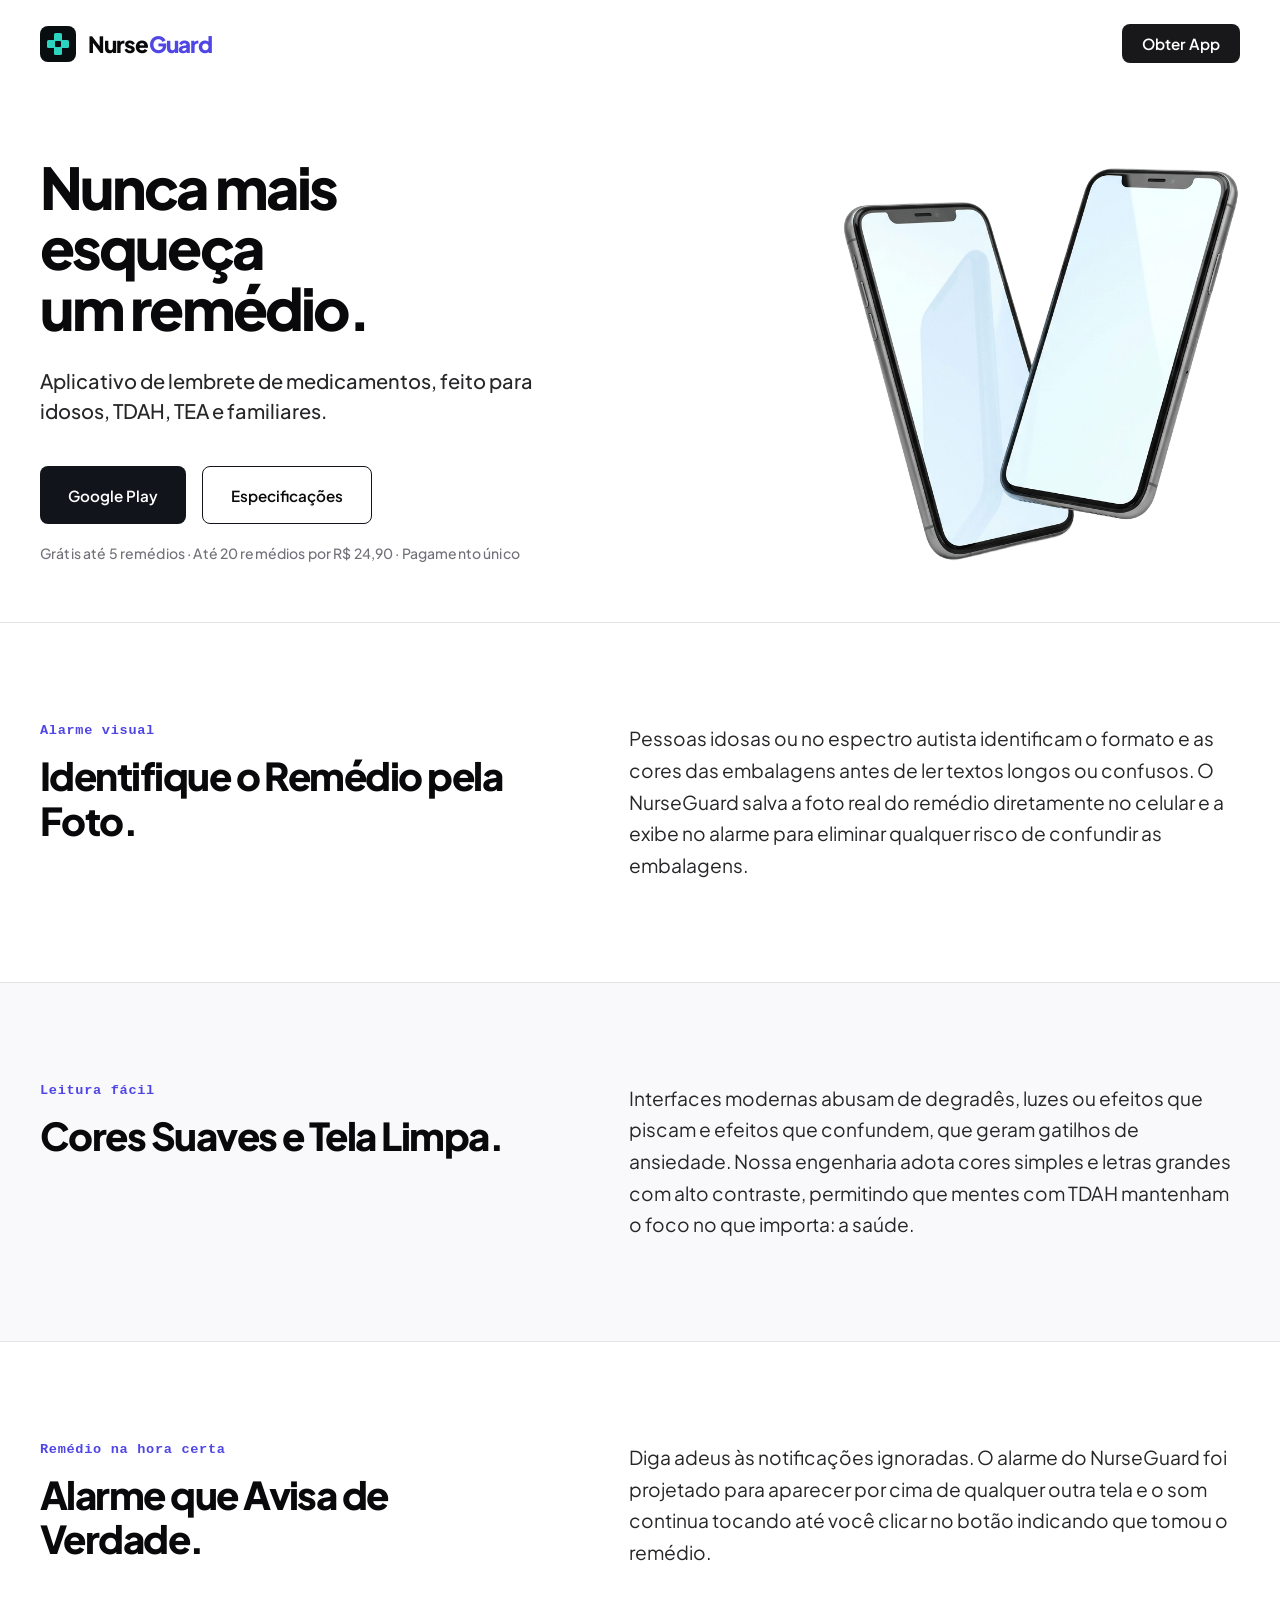
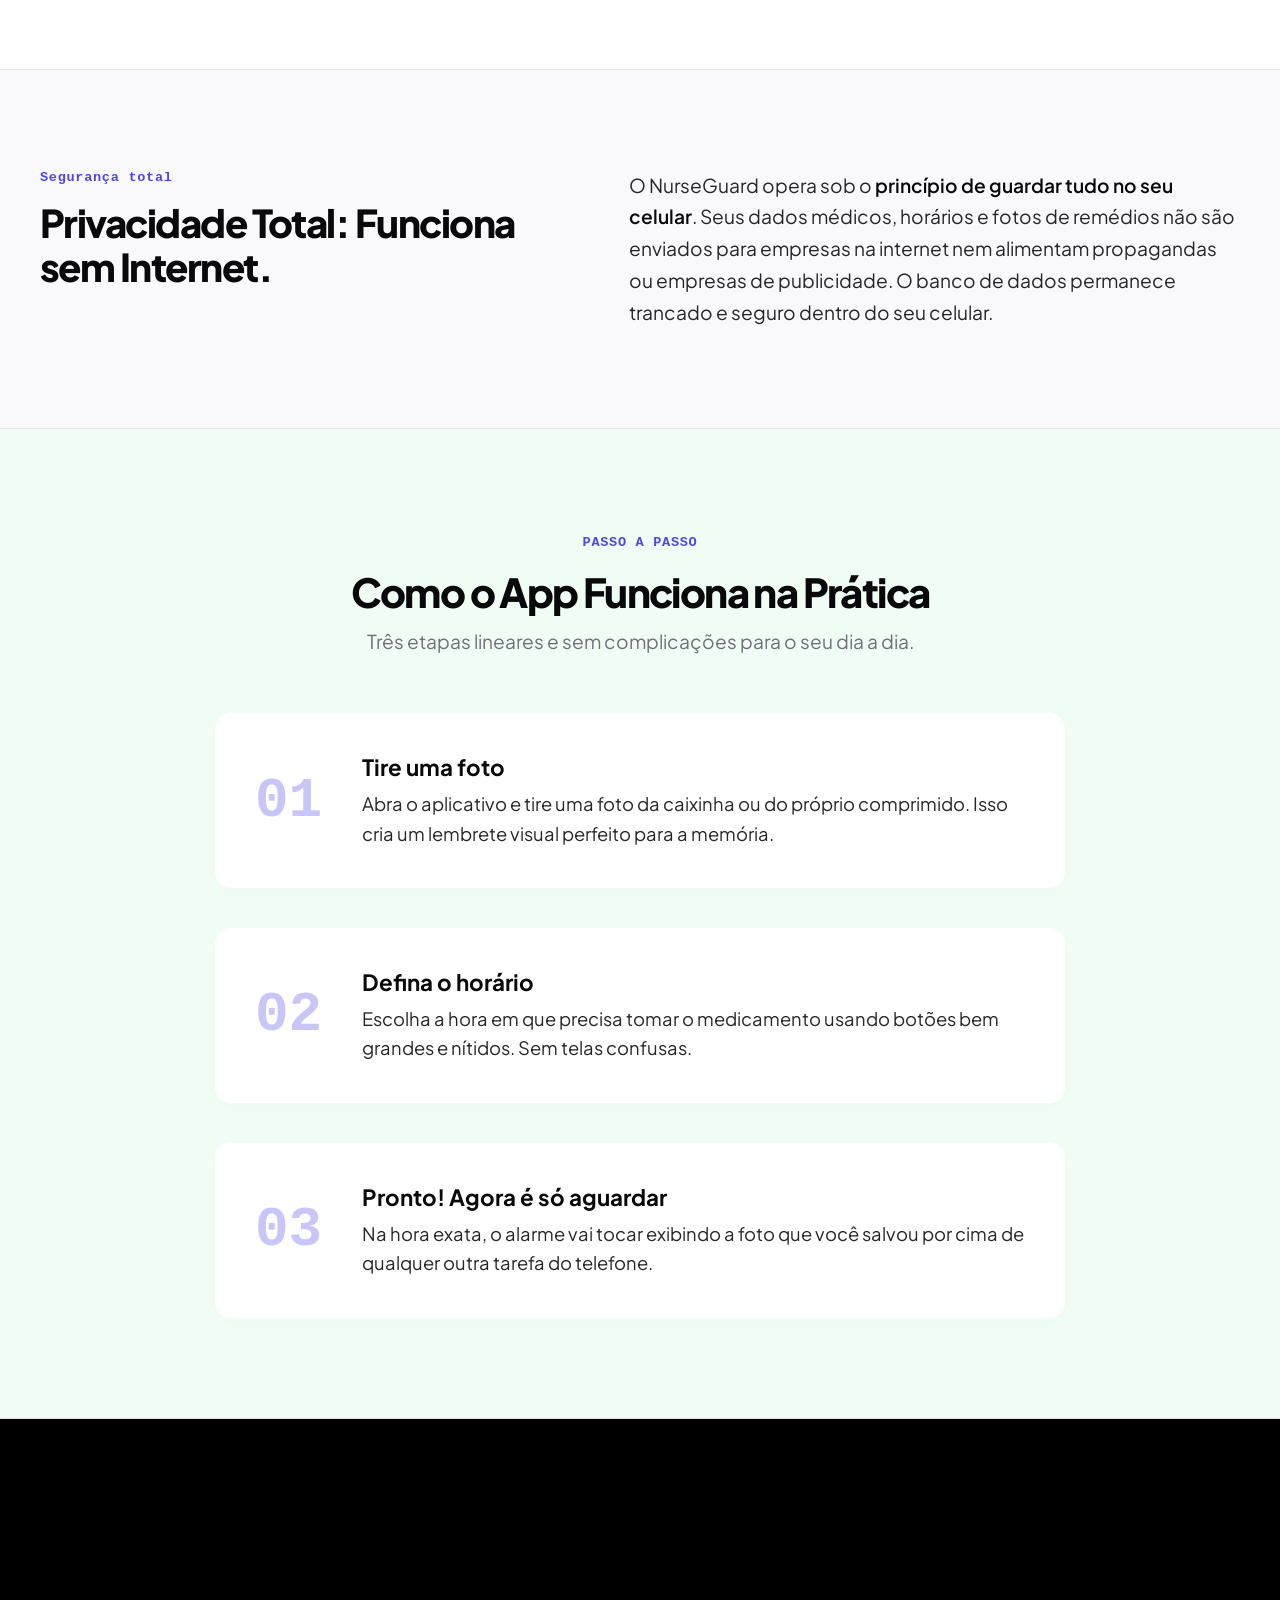
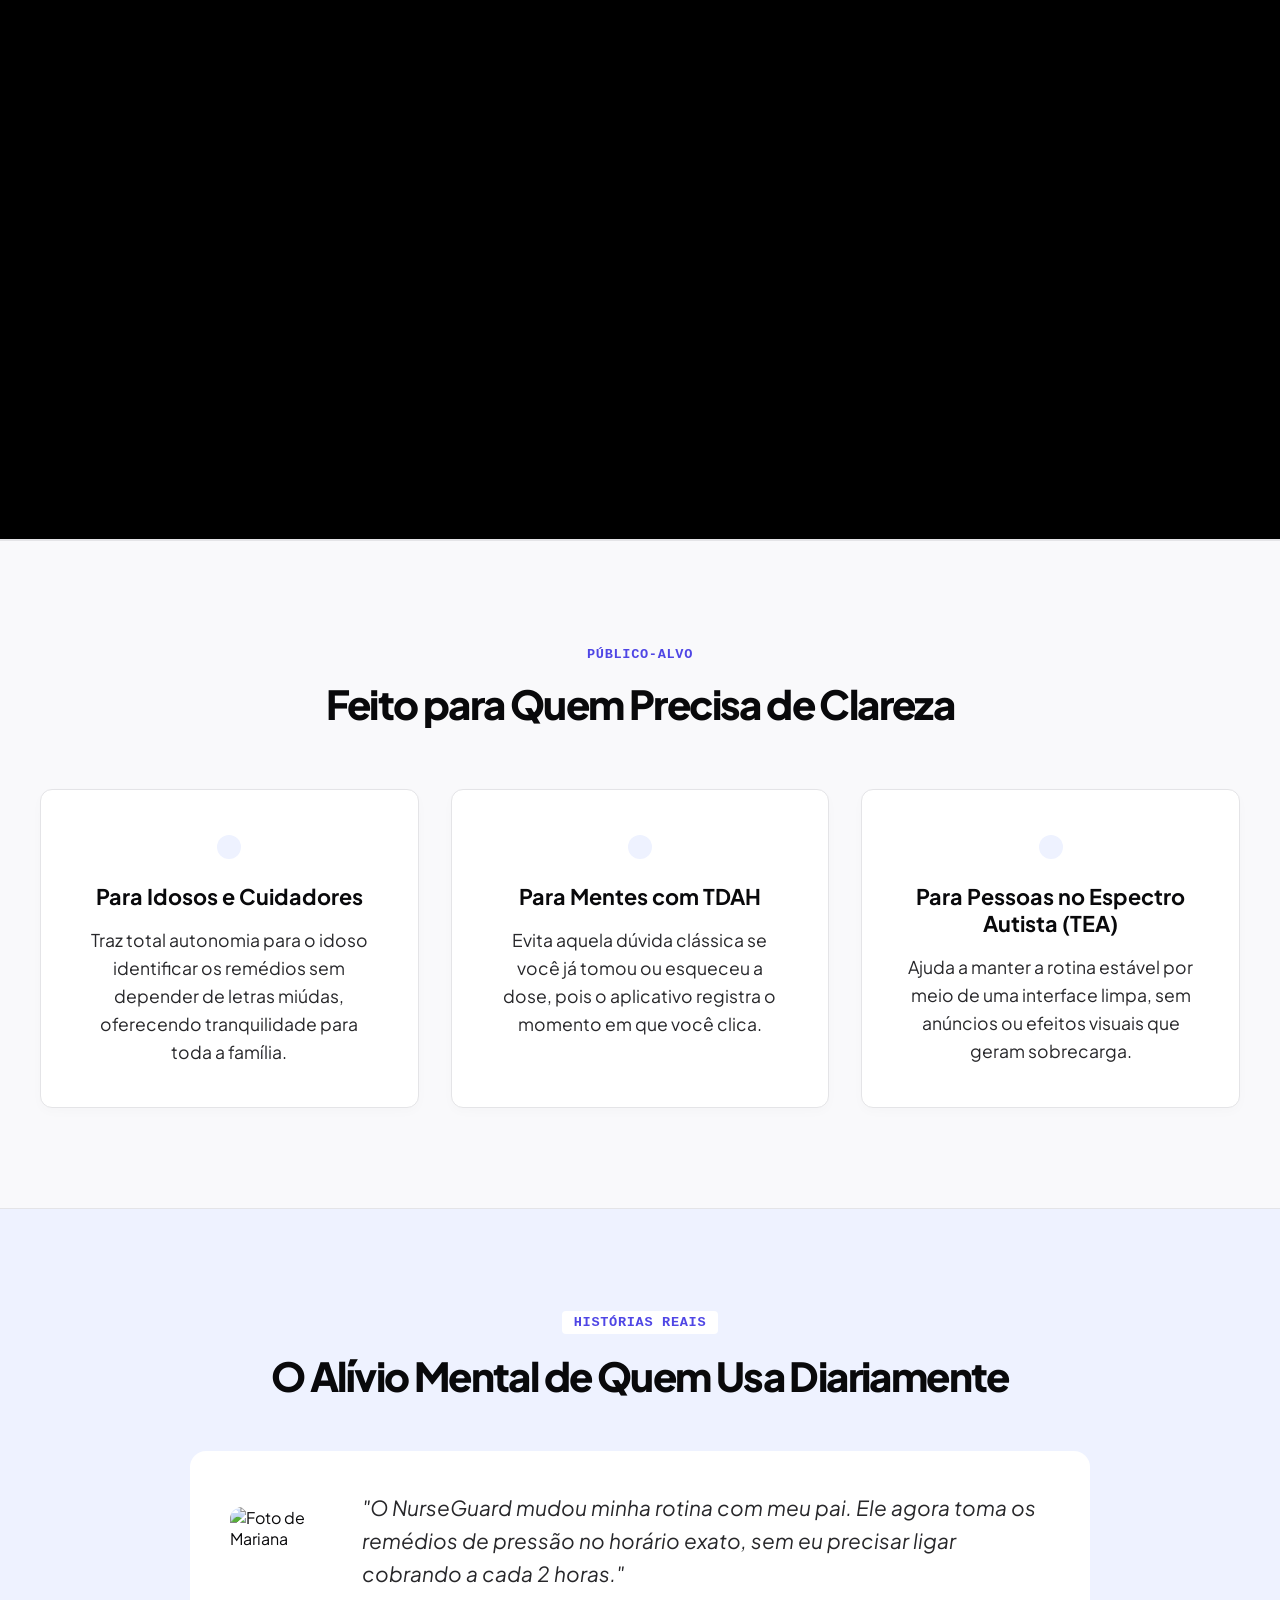
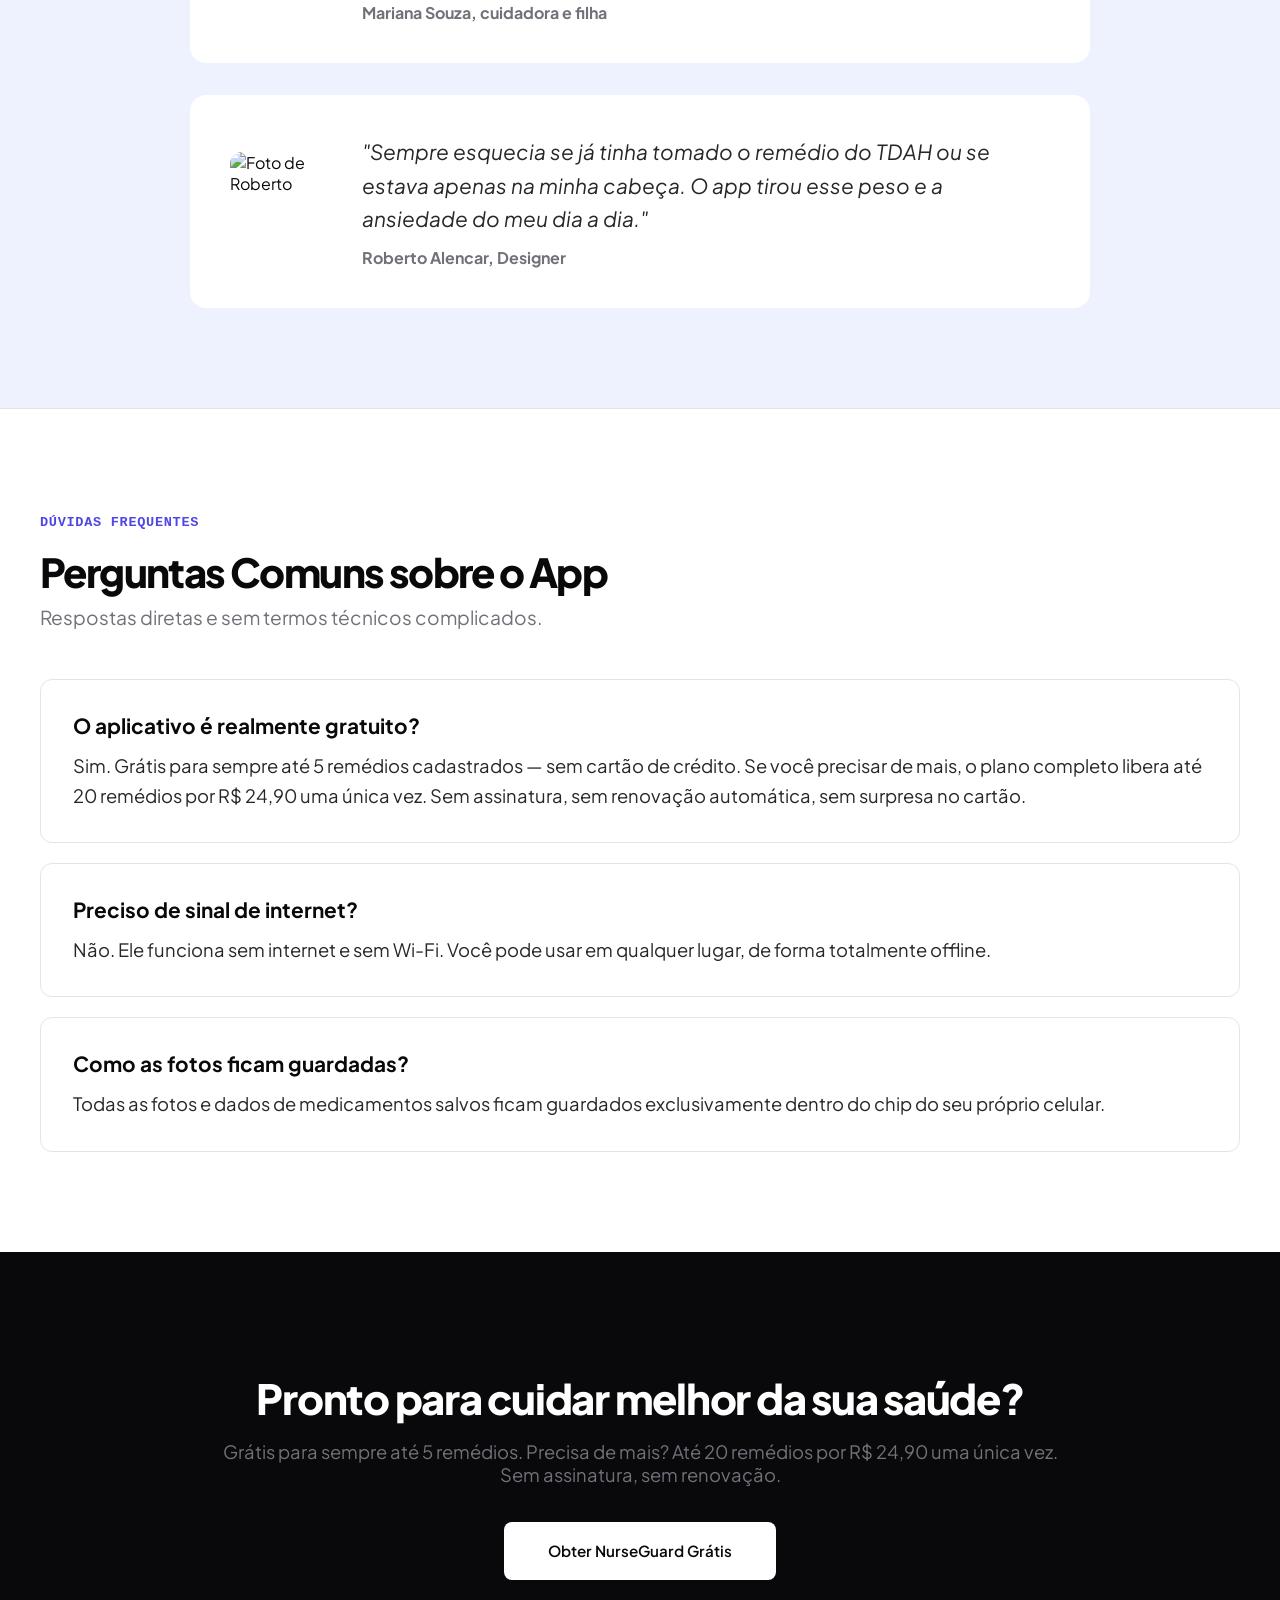
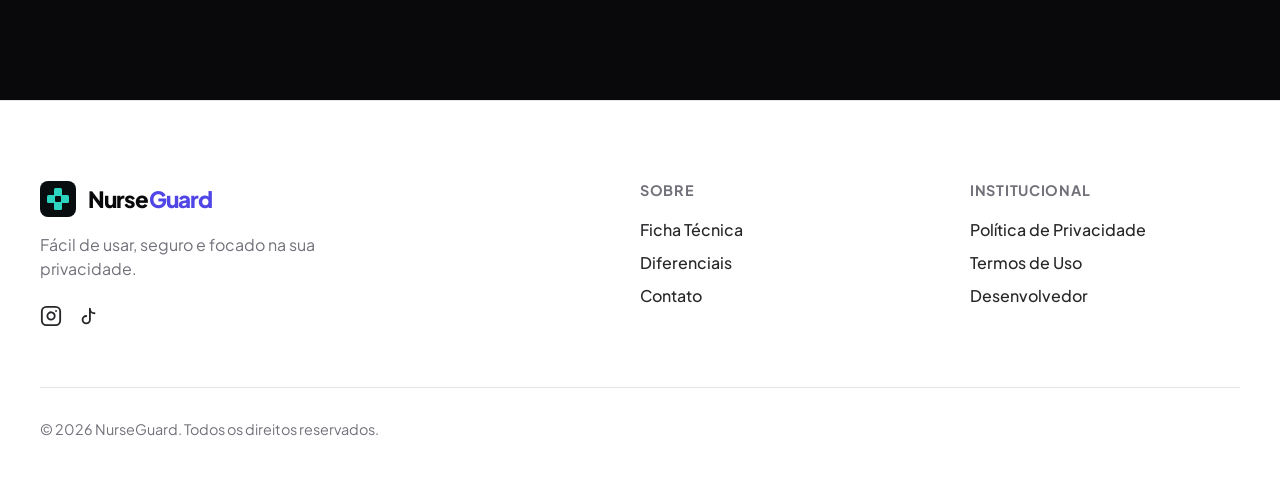
==== commit 24b6a67c: "Update" ====
--- a/docs/index.html
+++ b/docs/index.html
@@ -244,6 +244,8 @@
                         </a>
                         <a href="#pilar-1" class="btn-cler-subtle">Especificações</a>
                     </div>
+
+                    <p class="hero-pricing-note">Grátis até 5 remédios · Até 20 remédios por R$ 24,90 · Pagamento único</p>
                 </div>
 
                 <div class="hero-block-right">
@@ -494,7 +496,7 @@
                 <h4>Sobre</h4>
                 <ul>
                     <li><a href="https://nurseguard.com.br/fichatecnica/" target="_blank" rel="noopener">Ficha Técnica</a></li>
-                    <li><a href="https://nurseguard.com.br/termosdeuso/" target="_blank" rel="noopener">Diferenciais</a></li>
+                    <li><a href="https://nurseguard.com.br/diferenciais/" target="_blank" rel="noopener">Diferenciais</a></li>
                     <li><a href="mailto:contato@nurseguard.com.br" target="_blank" rel="noopener">Contato</a></li>
                 </ul>
             </div>
--- a/docs/style.css
+++ b/docs/style.css
@@ -221,6 +221,17 @@
     justify-content: center;
 }
 
+/* ==========================================================================
+   HERO — NOTA DE PREÇO
+   ========================================================================== */
+.hero-pricing-note {
+    margin-top: 20px;
+    font-size: 0.875rem;
+    font-weight: 500;
+    color: var(--text-muted);
+    letter-spacing: 0.01em;
+}
+
 .hero-image-wrapper {
     width: 100%;
     display: flex;
@@ -361,7 +372,7 @@
    ========================================================================== */
 .section-how-works {
     padding: 100px 0;
-    background-color: #F0FDF4; /* Verde menta super suave, acolhedor e focado em saúde */
+    background-color: #F0FDF4;
     border-top: 1px solid var(--border-editorial);
 }
 
@@ -377,10 +388,10 @@
     display: flex;
     gap: 40px;
     padding: 40px;
-    background-color: #FFFFFF; /* Branco puro para criar contraste perfeito sobre o fundo verde */
+    background-color: #FFFFFF;
     border-radius: 16px;
     align-items: center;
-    box-shadow: 0 4px 20px rgba(0, 0, 0, 0.01); /* Sombra extremamente sutil para profundidade */
+    box-shadow: 0 4px 20px rgba(0, 0, 0, 0.01);
 }
 
 .step-number {
@@ -422,10 +433,10 @@
 }
 
 .card-icon {
-    color: var(--primary); /* Usa o roxo/índigo principal do app */
+    color: var(--primary);
     margin-bottom: 24px;
     display: inline-flex;
-    background-color: #EEF2FF; /* Um fundo circular suave para destacar o ícone */
+    background-color: #EEF2FF;
     padding: 12px;
     border-radius: 50%;
 }
@@ -433,7 +444,7 @@
 .card-icon svg {
     width: 28px;
     height: 28px;
-    stroke-width: 2.5px; /* Deixa o traço um pouco mais espesso para facilitar a visão */
+    stroke-width: 2.5px;
 }
 
 .audience-card {
@@ -460,7 +471,7 @@
 
 
 /* ==========================================================================
-   LAYOUT EXCLUSIVO 3 — SEÇÃO 7: DEPOIMENTOS (Fundo Azul/Indigo Suave com Aspas)
+   LAYOUT EXCLUSIVO 3 — SEÇÃO 7: DEPOIMENTOS
    ========================================================================== */
 .section-user-stories {
     padding: 100px 0;
@@ -508,19 +519,17 @@
     background-color: var(--bg-pure);
     padding: 40px;
     border-radius: 16px;
-        
-    /* Ativa as duas colunas: Foto na esquerda, Texto na direita */
     display: flex;
     gap: 32px;
-    align-items: center; /* Centraliza a foto verticalmente em relação ao texto */
+    align-items: center;
 }
 
 .quote-avatar {
     width: 100px;
     height: 100px;
-    object-fit: cover; /* Garante que a foto preencha o quadrado sem distorcer */
-    border-radius: 12px; /* Cantos levemente arredondados para combinar com o design editorial */
-    flex-shrink: 0; /* Impede que a foto seja "esmagada" se o texto for muito grande */
+    object-fit: cover;
+    border-radius: 12px;
+    flex-shrink: 0;
 }
 
 .quote-content {
@@ -534,7 +543,7 @@
     font-style: italic;
     line-height: 1.6;
     color: var(--text-secondary);
-    margin-bottom: 0; /* Remove a margem antiga para alinhar perfeitamente */
+    margin-bottom: 0;
 }
 
 .quote-author {
@@ -545,32 +554,16 @@
     color: var(--text-muted);
 }
 
-.quote-text {
-    font-size: 1.3rem;
-    font-style: italic;
-    line-height: 1.6;
-    color: var(--text-secondary);
-    margin-bottom: 16px;
-}
-
-.quote-author {
-    display: block;
-    font-size: 1rem;
-    font-style: normal;
-    font-weight: 700;
-    color: var(--text-muted);
-}
-
 @media (max-width: 768px) {
     .custom-editorial-quote {
-        flex-direction: column; /* Empilha a foto em cima e o texto embaixo no celular */
-        align-items: flex-start; /* Alinha a foto à esquerda */
+        flex-direction: column;
+        align-items: flex-start;
         gap: 20px;
     }
 }
 
 /* ==========================================================================
-   LAYOUT EXCLUSIVO 4 — SEÇÃO 8: FAQ (Painéis Estilizados Stacked de Largura Total)
+   LAYOUT EXCLUSIVO 4 — SEÇÃO 8: FAQ
    ========================================================================== */
 .section-faq-list {
     padding: 100px 0;
@@ -622,7 +615,7 @@
 
 
 /* ==========================================================================
-   RODAPÉ PREMIUM ASSIMÉTRICO (ORGANIZADO EM COLUNAS)
+   RODAPÉ PREMIUM ASSIMÉTRICO
    ========================================================================== */
 .cler-footer {
     padding: 80px 0 48px;
@@ -710,6 +703,7 @@
     .editorial-lead { margin: 0 auto 32px; }
     .editorial-actions { justify-content: center; }
     .hero-image-wrapper { justify-content: center; }
+    .hero-pricing-note { text-align: center; }
     .spec-premium-grid { grid-template-columns: 1fr; gap: 40px; }
     .three-column-grid { grid-template-columns: 1fr; gap: 24px; }
     .step-card { flex-direction: column; text-align: center; gap: 20px; }
@@ -730,8 +724,8 @@
     right: 50%;
     margin-left: -50vw;
     margin-right: -50vw;
-    background-color: #000000; /* Fundo preto para parecer cinema enquanto carrega */
-    line-height: 0; /* Remove pequenos espaçamentos fantasmas abaixo do iframe */
+    background-color: #000000;
+    line-height: 0;
     border-top: 1px solid var(--border-editorial);
     border-bottom: 1px solid var(--border-editorial);
 }
@@ -739,7 +733,6 @@
 .video-container {
     position: relative;
     width: 100%;
-    /* Truque moderno para manter a proporção de vídeo perfeita (16:9) em qualquer tela */
     aspect-ratio: 16 / 9; 
 }
 
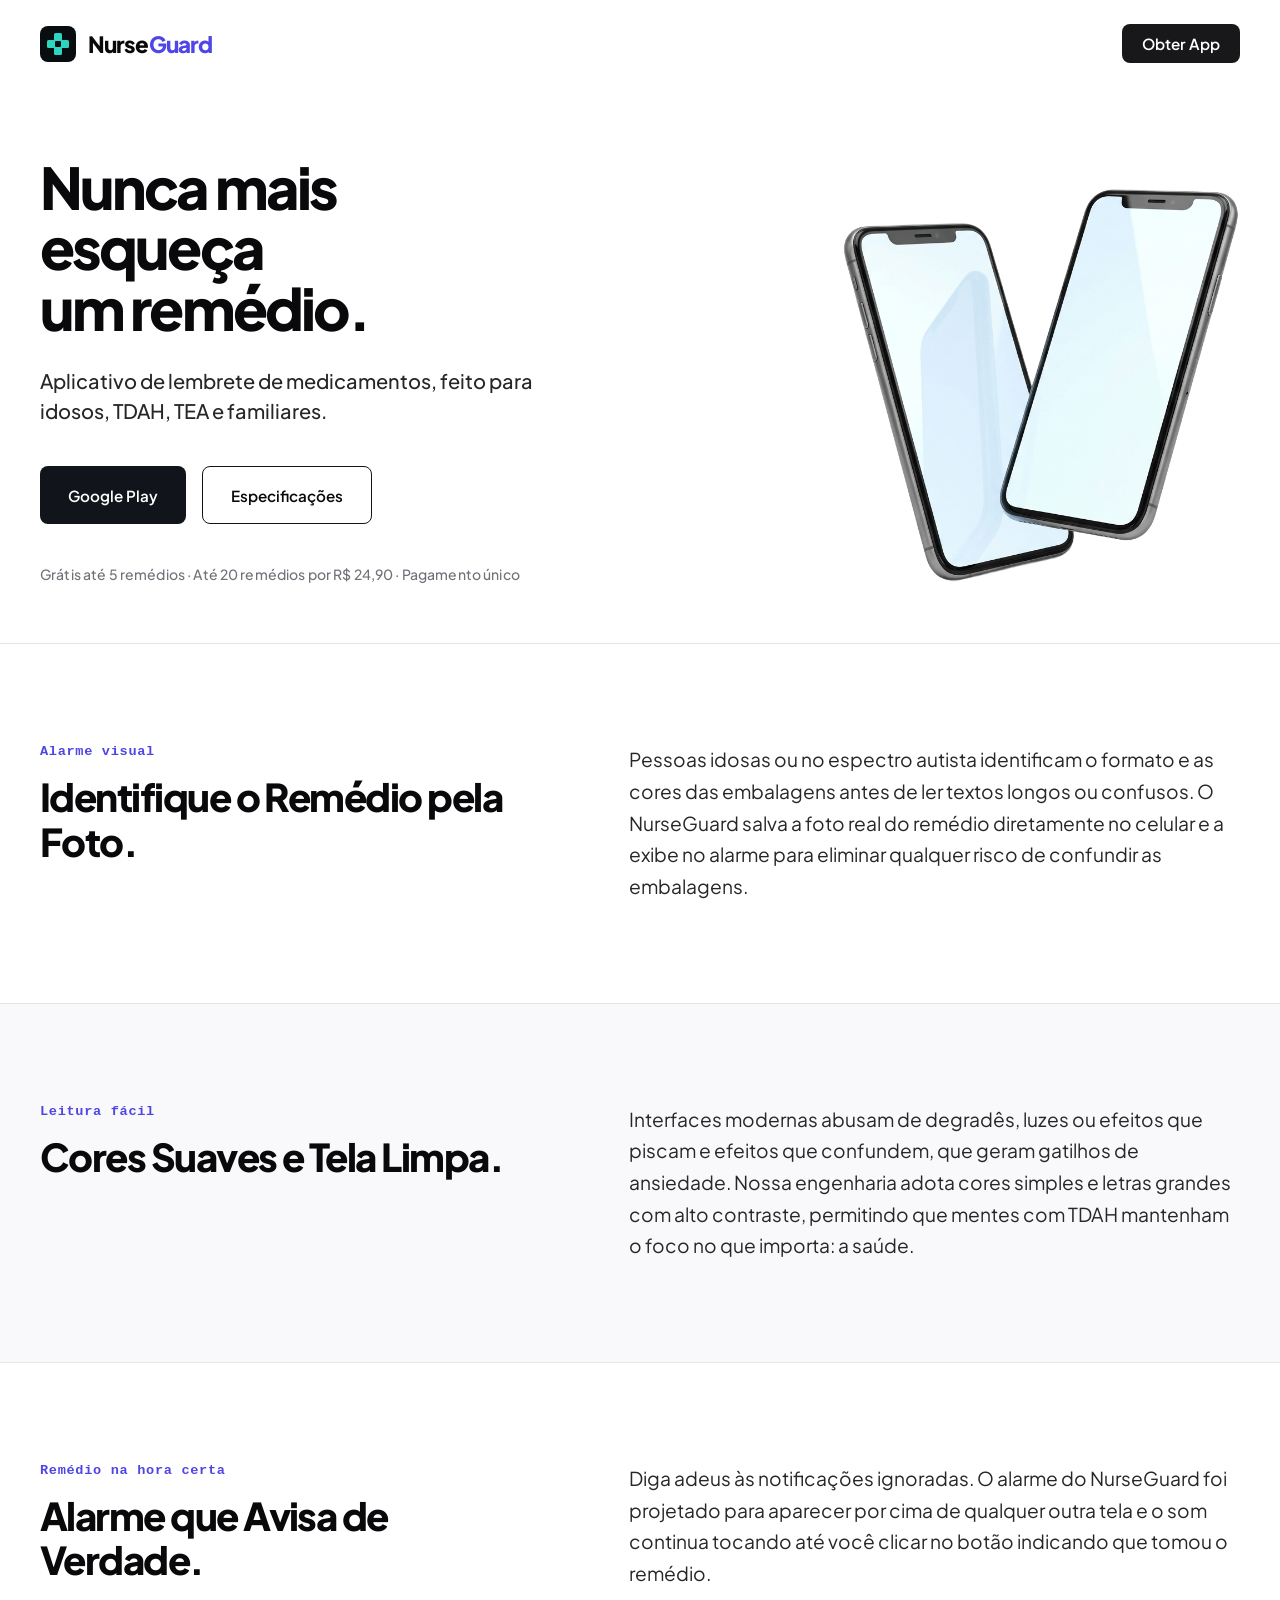
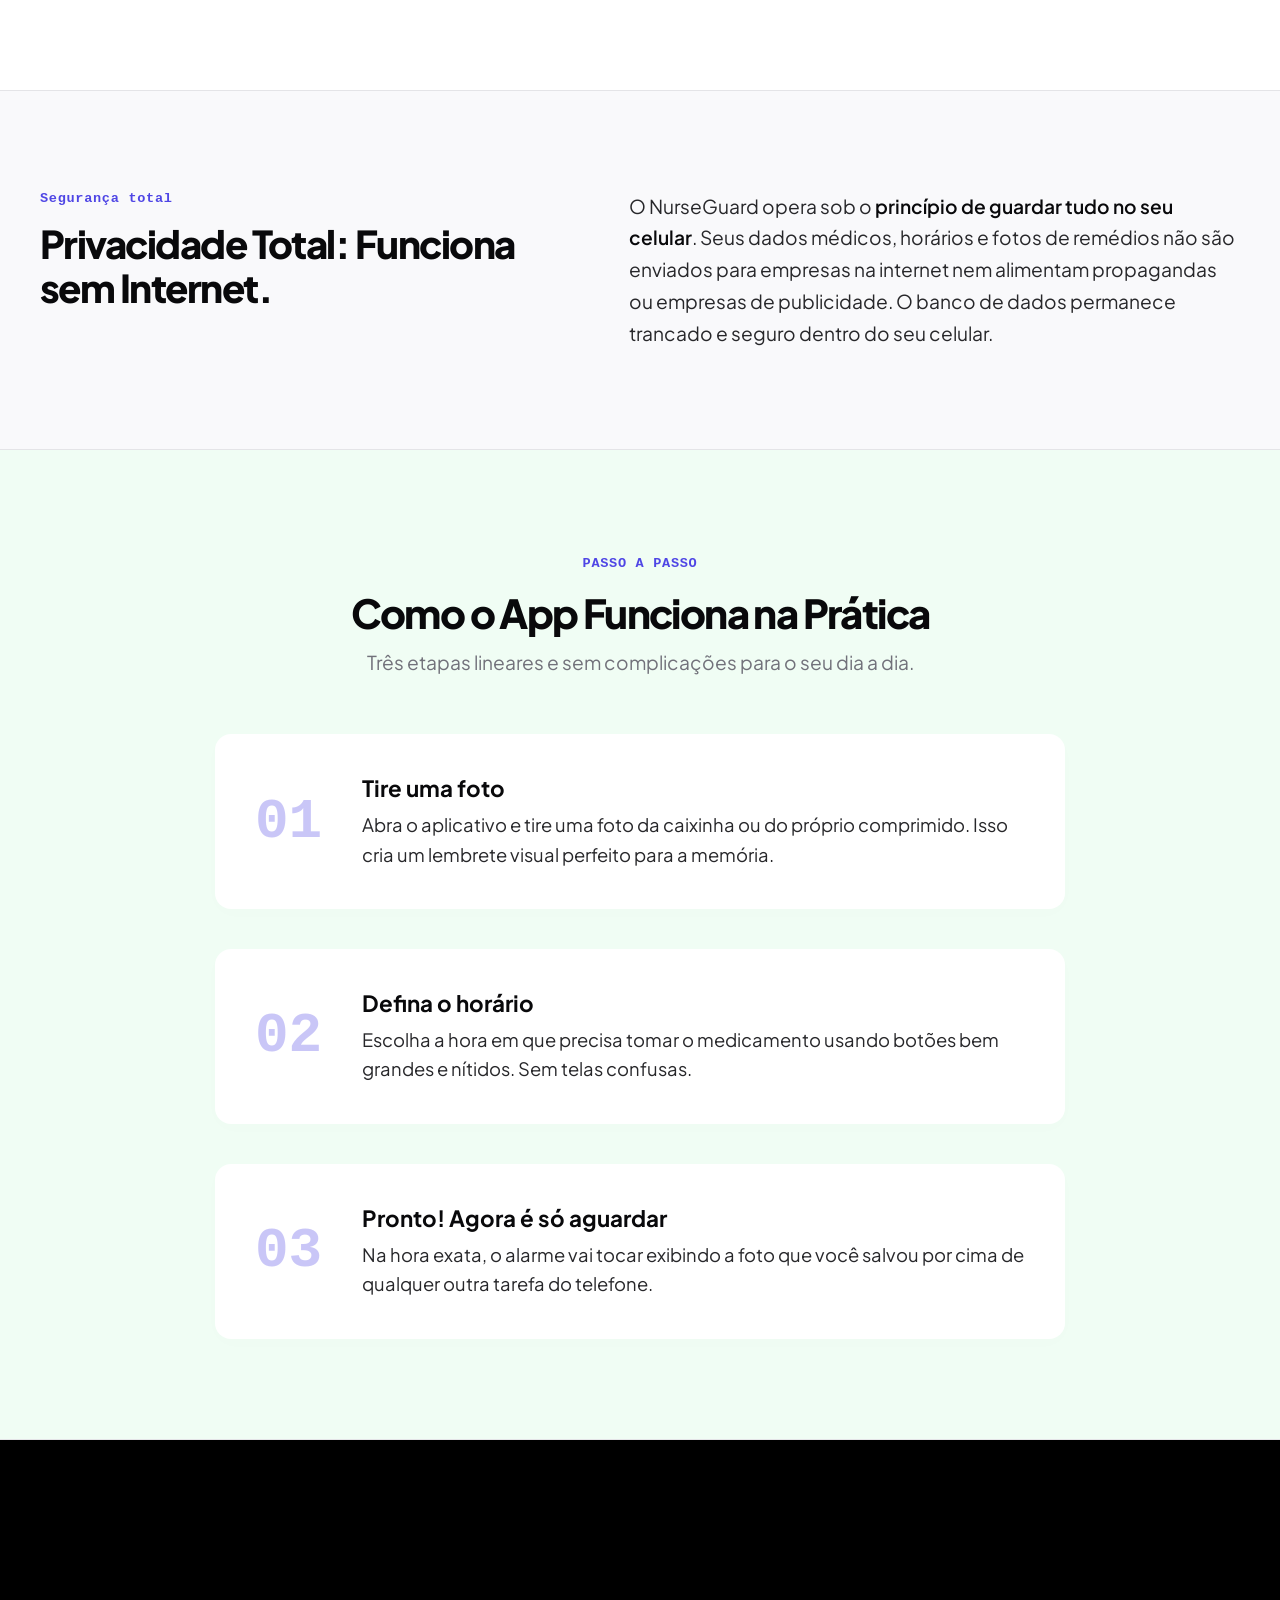
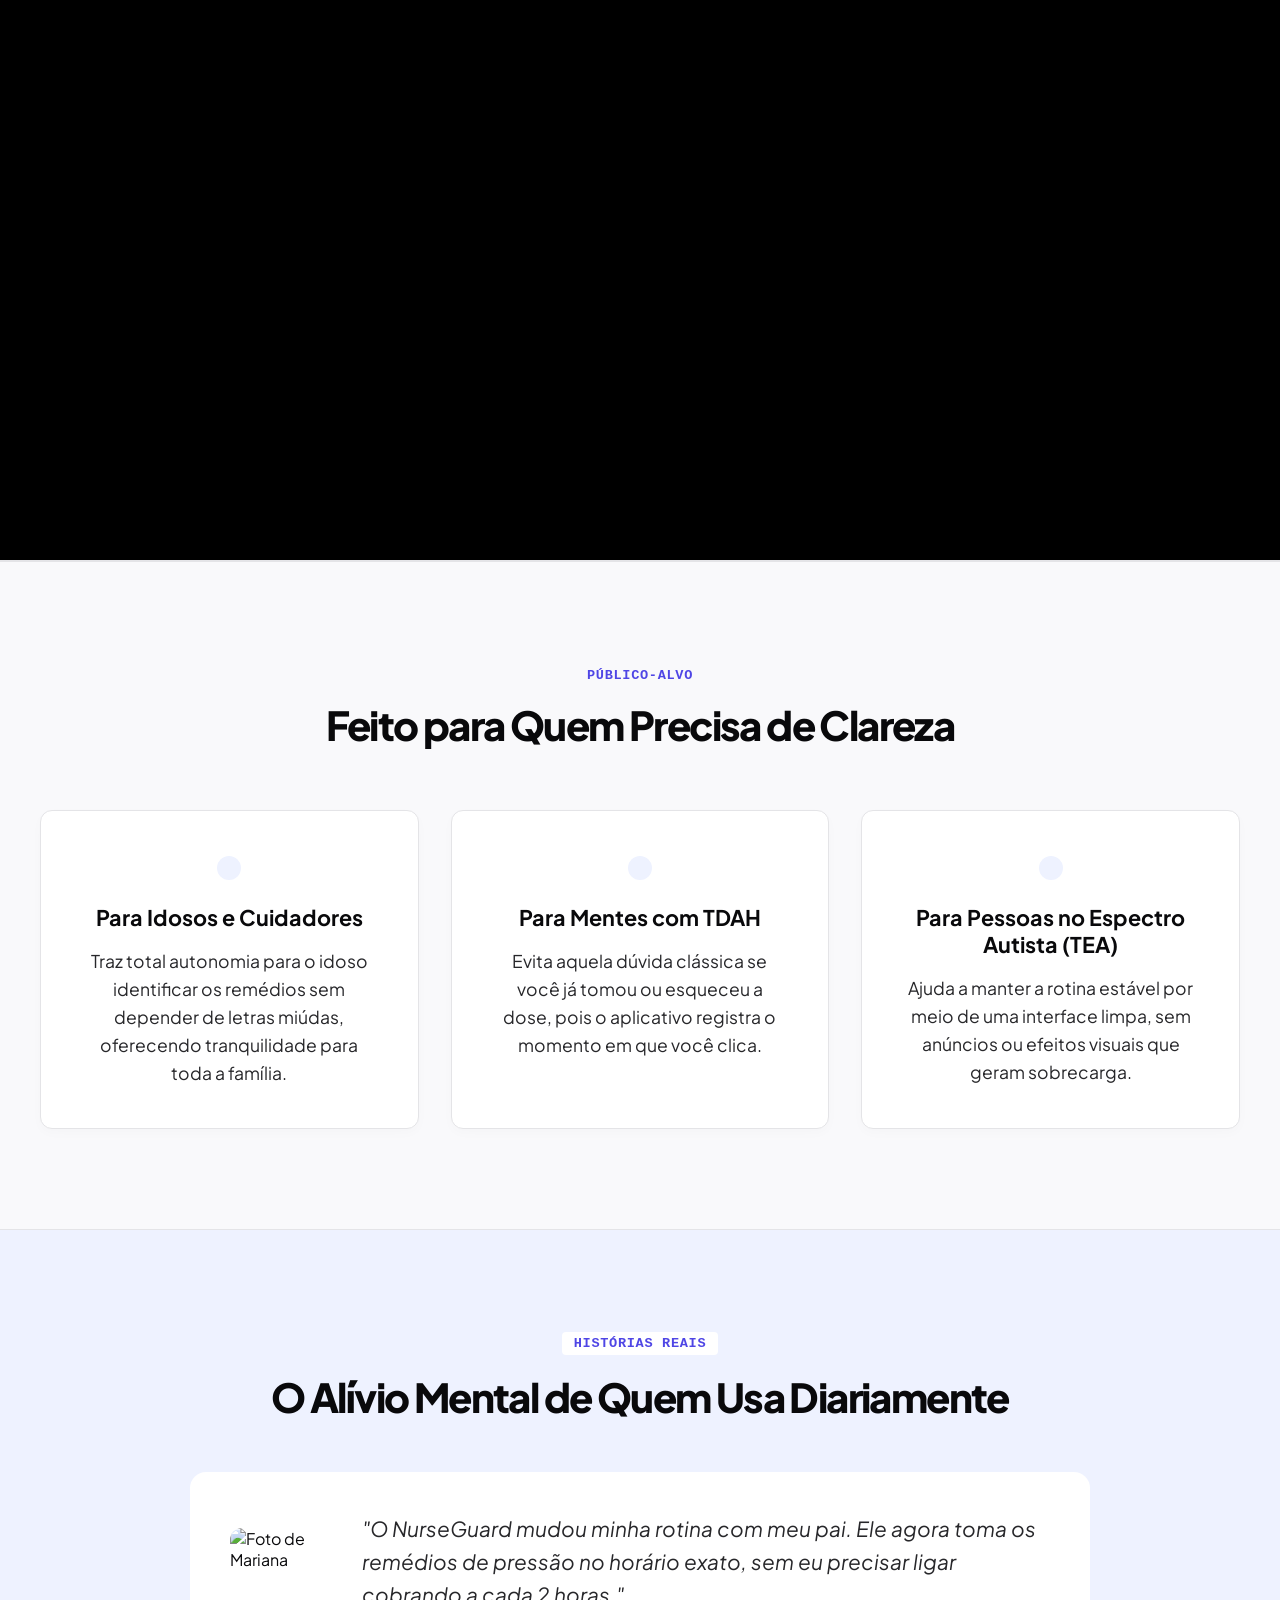
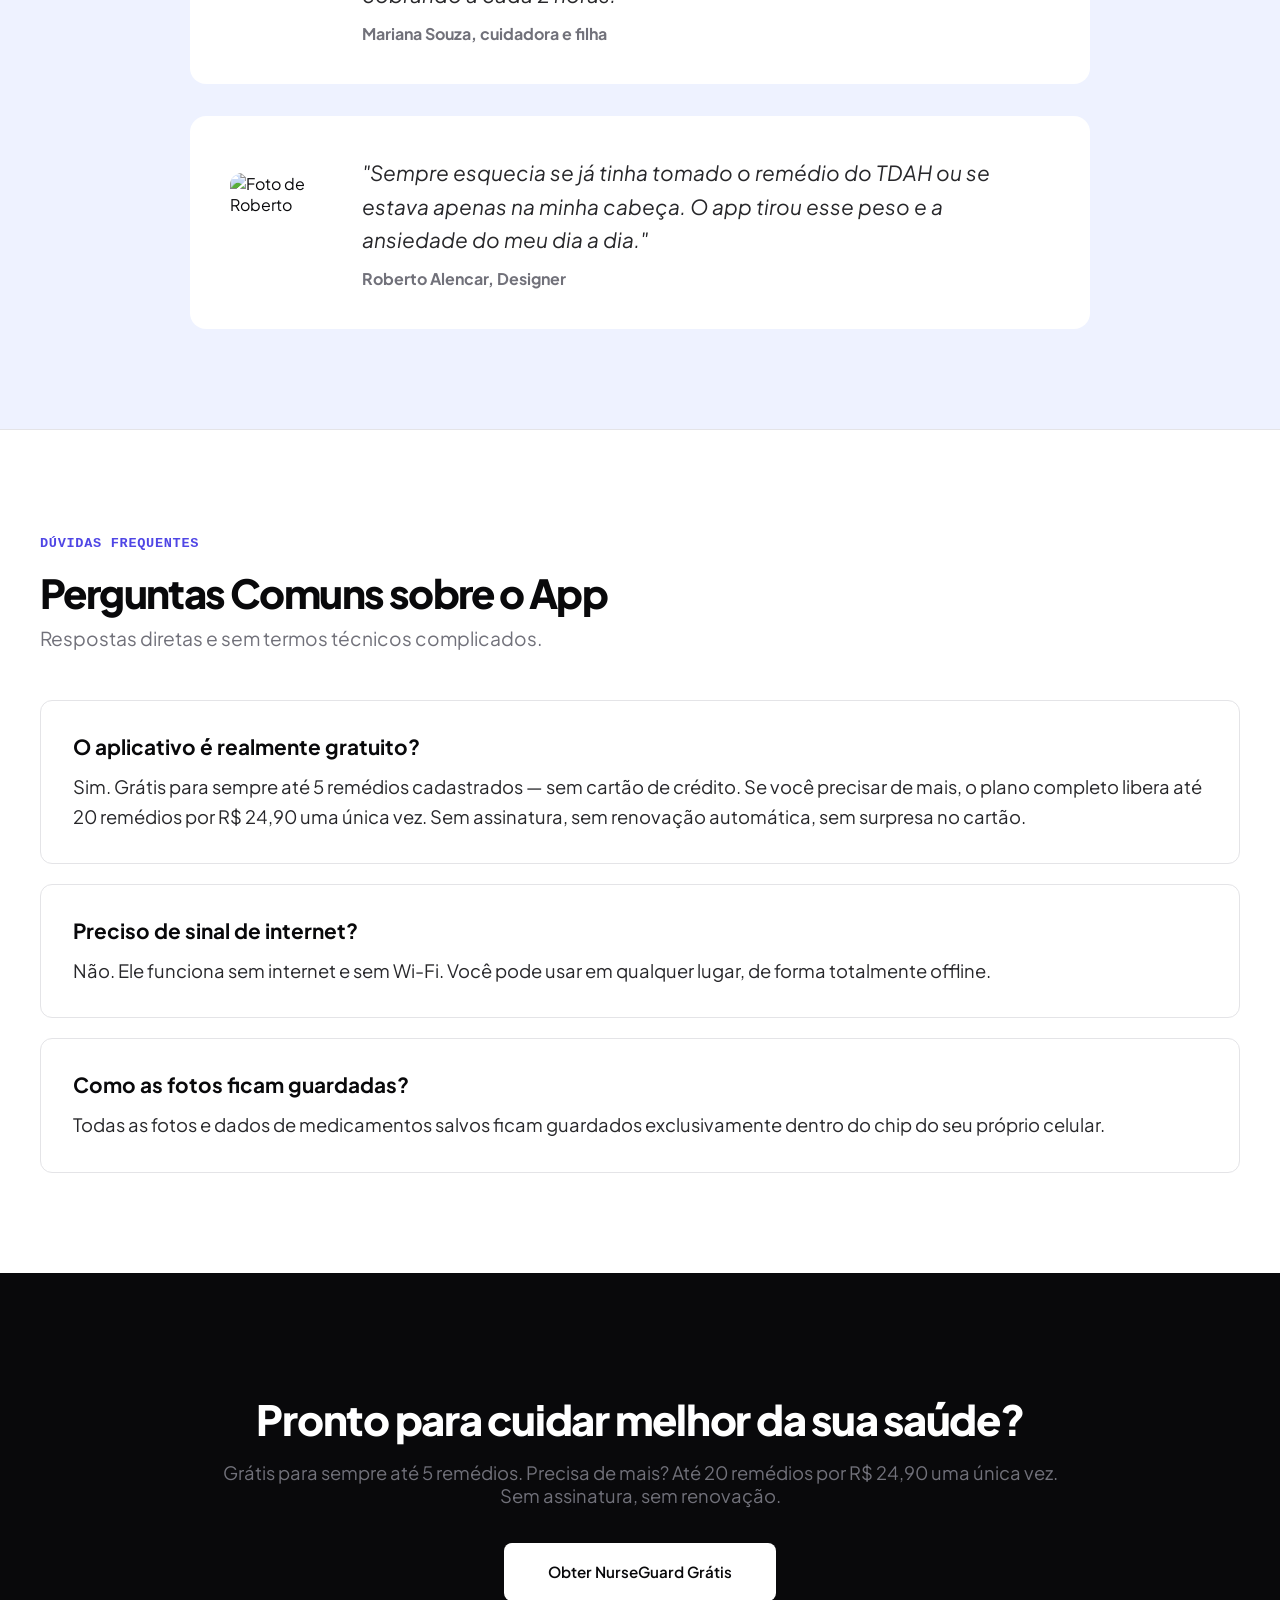
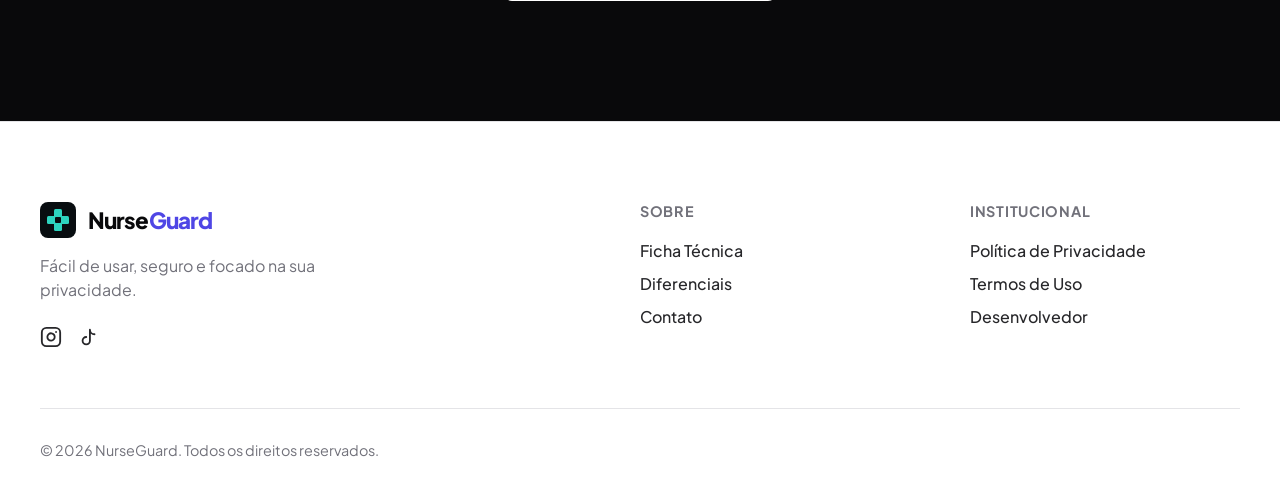
==== commit d5bd1593: "Update" ====
--- a/docs/index.html
+++ b/docs/index.html
@@ -244,7 +244,7 @@
                         </a>
                         <a href="#pilar-1" class="btn-cler-subtle">Especificações</a>
                     </div>
-
+                          <br>
                     <p class="hero-pricing-note">Grátis até 5 remédios · Até 20 remédios por R$ 24,90 · Pagamento único</p>
                 </div>
 
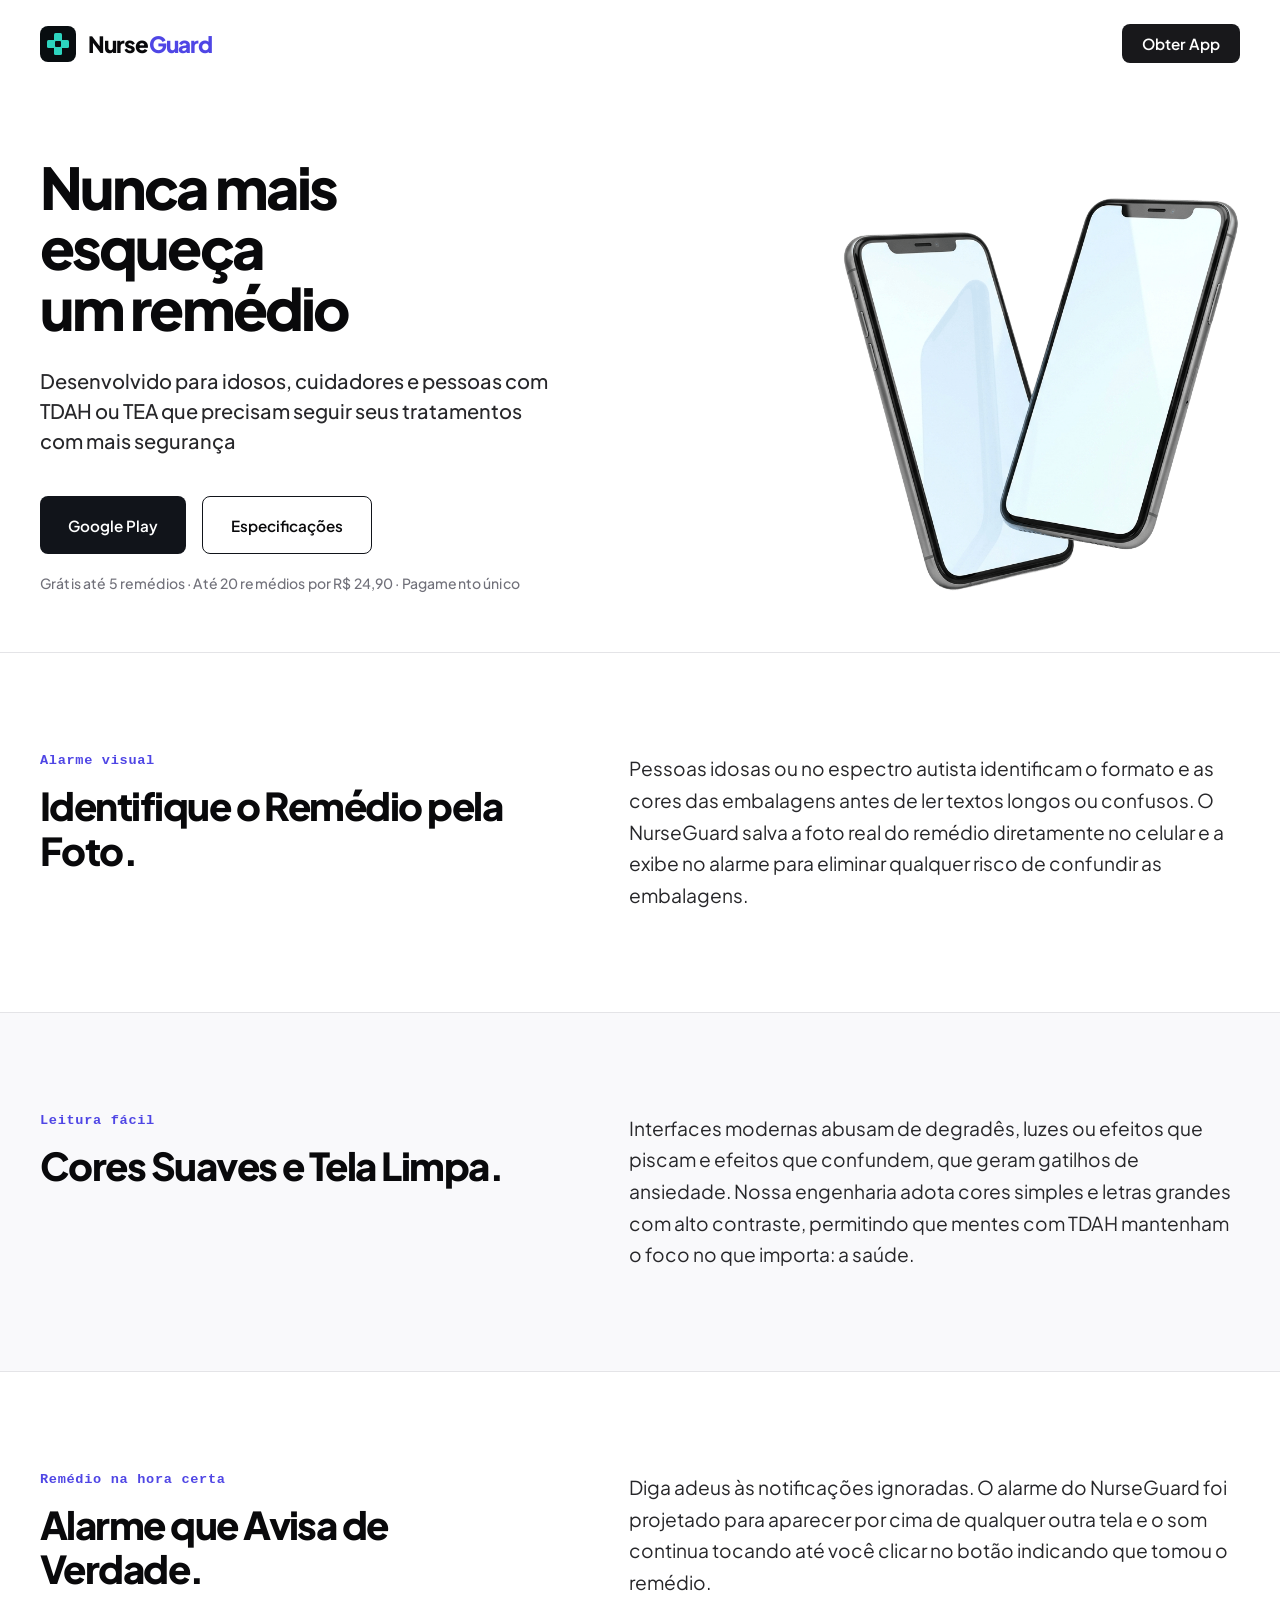
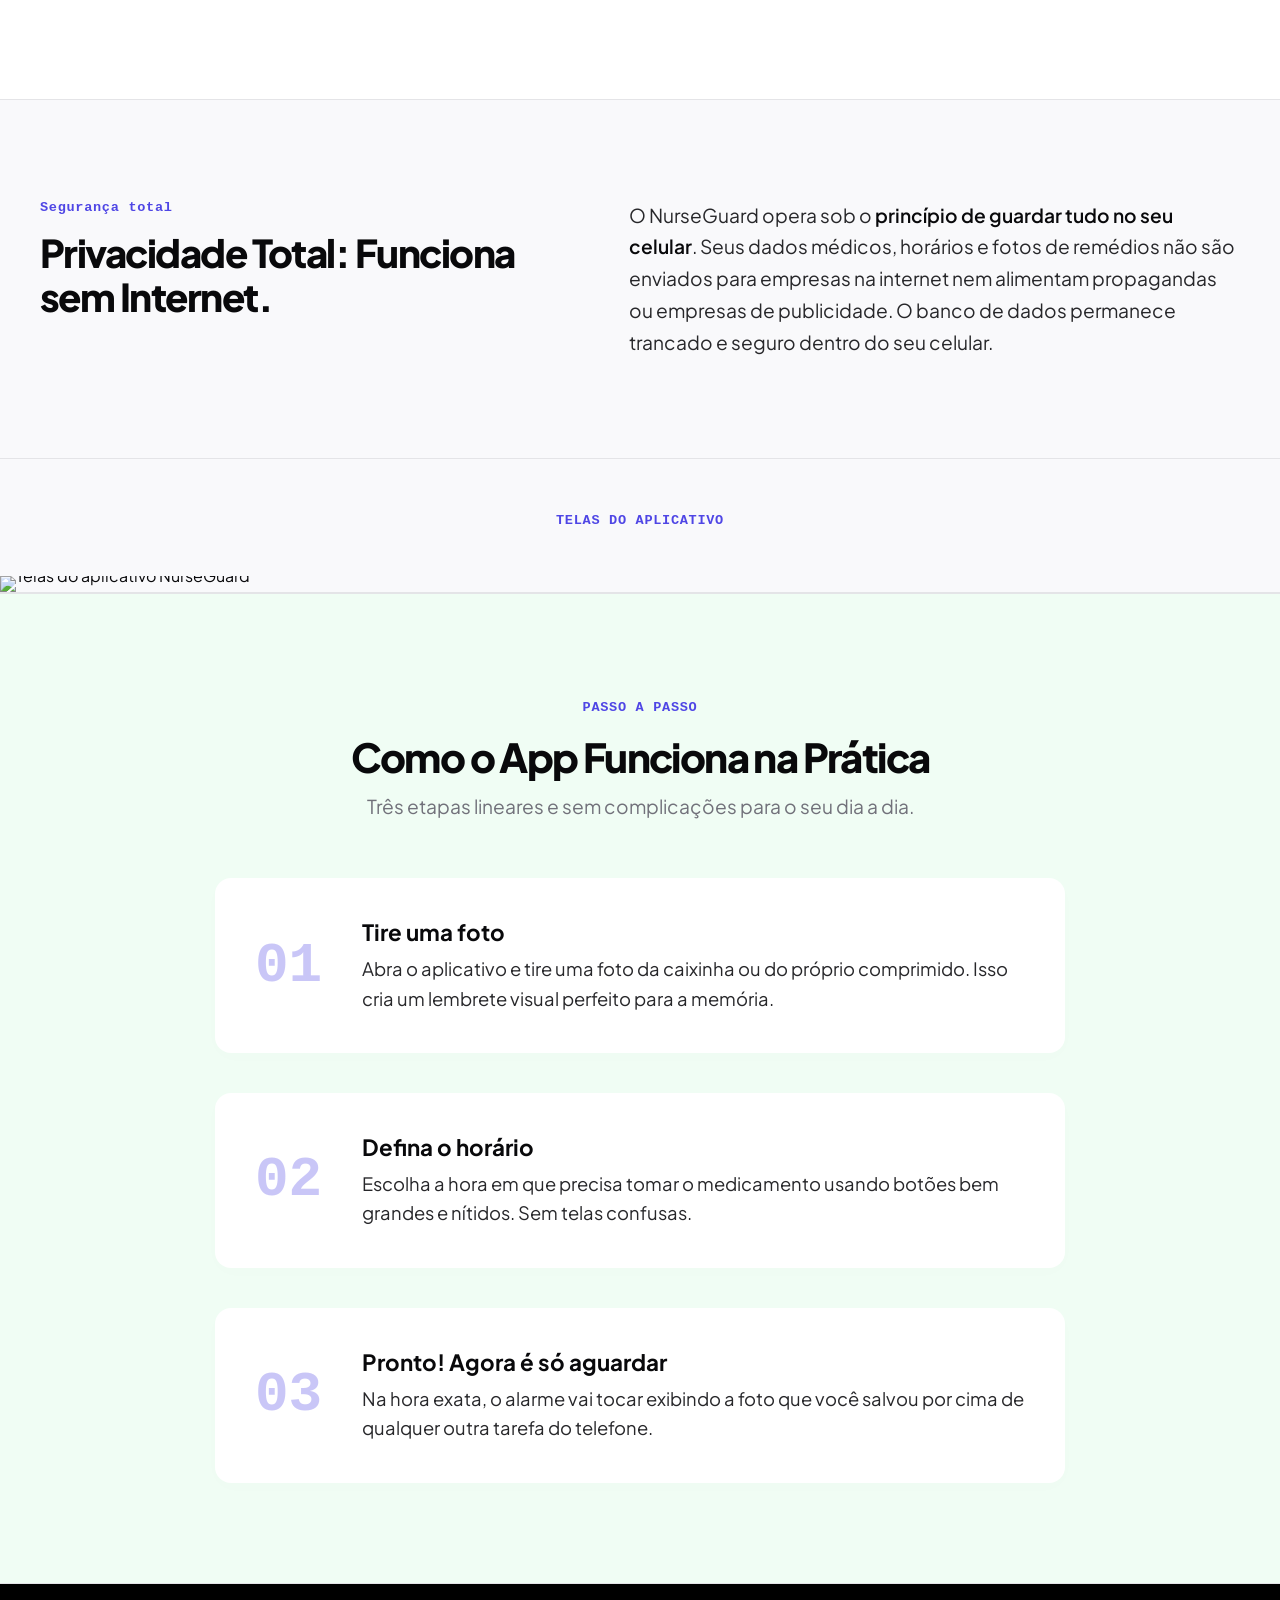
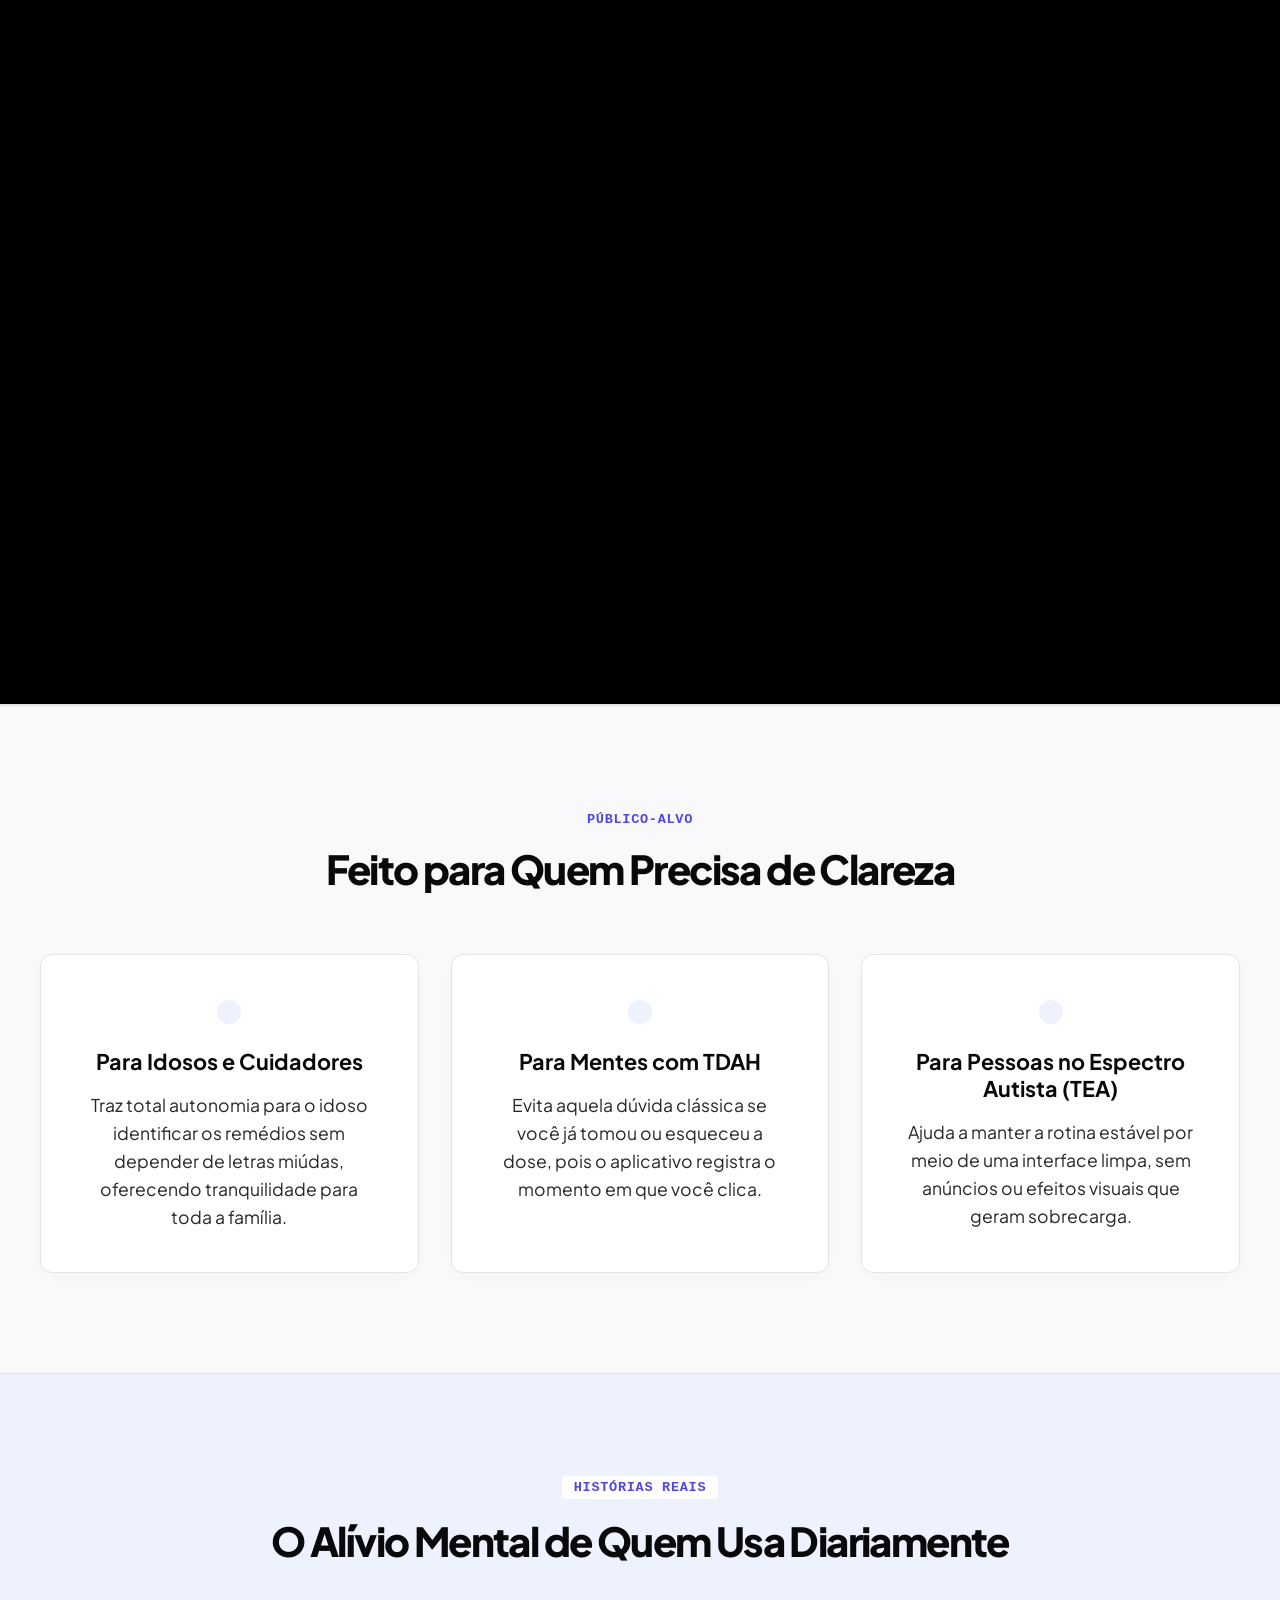
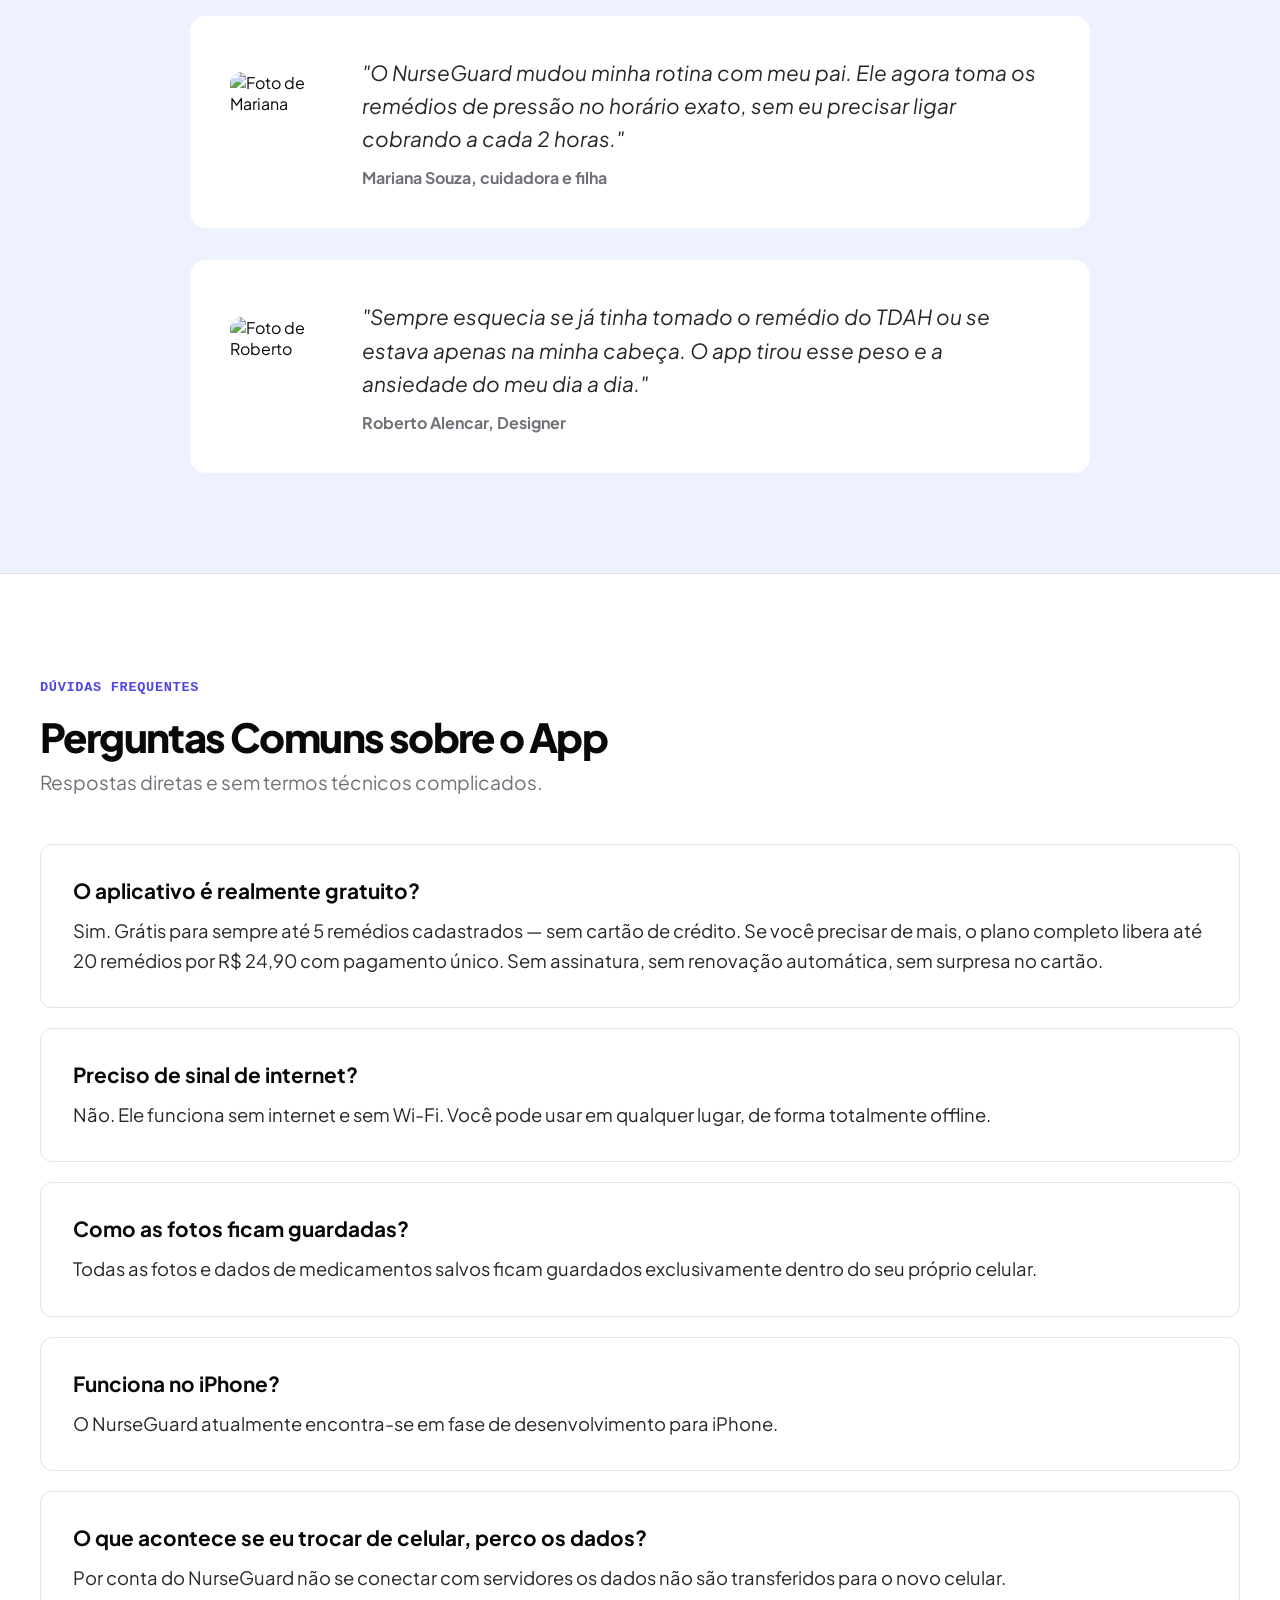
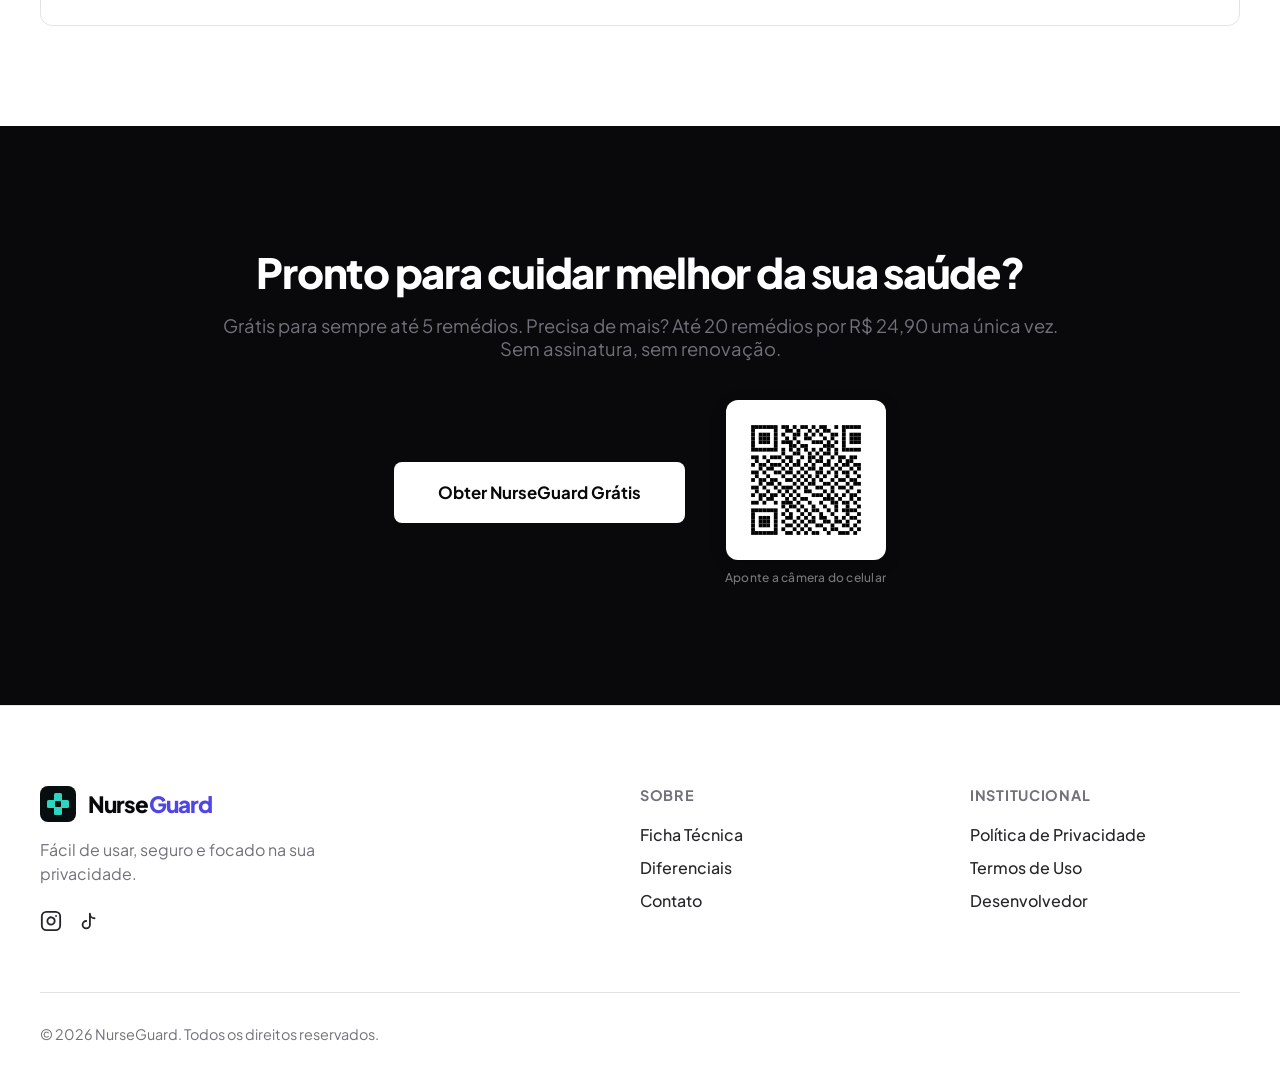
==== commit 3bcf14aa: "Update" ====
--- a/docs/index.html
+++ b/docs/index.html
@@ -8,19 +8,14 @@
     <title>NurseGuard | App de Lembrete de Remédios Gratuito — Offline e Seguro</title>
 
     <meta name="description" content="NurseGuard é o app gratuito de lembrete de remédios para Android. Alarmes lúdicos com foto da embalagem, 100% offline, criptografia AES-256 e conformidade com a LGPD. Ideal para idosos, TDAH e TEA.">
-
     <meta name="keywords" content="lembrete de remédio, alarme de medicamento, app medicação android, gerenciador de remédios, saúde idosos app, app TDAH medicação, TEA lembrete, app offline saúde, privacidade saúde, LGPD saúde, dipirona alarme, controle de medicação gratuito, Teraverso, NurseGuard">
-
     <meta name="author" content="Teraverso">
     <meta name="publisher" content="Teraverso">
     <meta name="copyright" content="Teraverso 2026">
-
     <meta name="robots" content="index, follow, max-snippet:-1, max-image-preview:large, max-video-preview:-1">
     <meta name="googlebot" content="index, follow, max-snippet:-1, max-image-preview:large, max-video-preview:-1">
     <meta name="bingbot" content="index, follow">
-
     <link rel="canonical" href="https://www.nurseguard.com.br/">
-
     <meta name="language" content="Portuguese">
     <meta name="geo.region" content="BR">
     <meta name="geo.country" content="Brazil">
@@ -66,140 +61,10 @@
     <link rel="dns-prefetch" href="https://unpkg.com">
     <link rel="dns-prefetch" href="https://play.google.com">
 
-    <script type="application/ld+json">
-    {
-      "@context": "https://schema.org",
-      "@type": "Organization",
-      "@id": "https://www.nurseguard.com.br/#organization",
-      "name": "Teraverso",
-      "alternateName": "NurseGuard",
-      "url": "https://www.nurseguard.com.br/",
-      "logo": {
-        "@type": "ImageObject",
-        "url": "https://www.nurseguard.com.br/assets/logo.png",
-        "width": 400,
-        "height": 400
-      },
-      "description": "Teraverso é uma empresa de tecnologia criadora do NurseGuard, o app gratuito de lembrete de medicamentos com foco em acessibilidade para idosos, TDAH e TEA.",
-      "foundingDate": "2024",
-      "knowsAbout": ["saúde digital", "acessibilidade", "LGPD", "medicamentos", "TDAH", "TEA", "idosos"],
-      "contactPoint": {
-        "@type": "ContactPoint",
-        "contactType": "customer support",
-        "email": "contato@nurseguard.com.br",
-        "availableLanguage": "Portuguese",
-        "areaServed": "BR"
-      },
-      "sameAs": [
-        "https://play.google.com/store/apps/details?id=com.teraverso.nurseguard",
-        "https://www.instagram.com/nurseguard",
-        "https://www.tiktok.com/@nurseguard.app"
-      ]
-    }
-    </script>
-
-    <script type="application/ld+json">
-    {
-      "@context": "https://schema.org",
-      "@type": "WebSite",
-      "@id": "https://www.nurseguard.com.br/#website",
-      "name": "NurseGuard",
-      "alternateName": "NurseGuard — Lembrete de Remédios",
-      "url": "https://www.nurseguard.com.br/",
-      "description": "Site oficial do NurseGuard, app gratuito de lembrete de medicamentos para Android.",
-      "inLanguage": "pt-BR",
-      "publisher": {
-        "@id": "https://www.nurseguard.com.br/#organization"
-      }
-    }
-    </script>
-
-    <script type="application/ld+json">
-    {
-      "@context": "https://schema.org",
-      "@type": "MobileApplication",
-      "@id": "https://www.nurseguard.com.br/#app",
-      "name": "NurseGuard",
-      "alternateName": "NurseGuard — Lembrete de Remédios",
-      "description": "App gratuito de lembrete de medicamentos com alarmes lúdicos, foto da embalagem, 100% offline, criptografia AES-256 e conformidade com a LGPD. Ideal para idosos, TDAH e TEA.",
-      "url": "https://www.nurseguard.com.br/",
-      "downloadUrl": "https://play.google.com/store/apps/details?id=com.teraverso.nurseguard",
-      "installUrl": "https://play.google.com/store/apps/details?id=com.teraverso.nurseguard",
-      "applicationCategory": "HealthApplication",
-      "applicationSubCategory": "Medication Reminder",
-      "operatingSystem": "Android 8.0+",
-      "offers": {
-        "@type": "Offer",
-        "price": "0",
-        "priceCurrency": "BRL"
-      },
-      "aggregateRating": {
-        "@type": "AggregateRating",
-        "ratingValue": "4.8",
-        "ratingCount": "120",
-        "bestRating": "5",
-        "worstRating": "1"
-      },
-      "screenshot": "https://www.nurseguard.com.br/assets/screenshot.png",
-      "featureList": [
-        "Alarmes com foto da embalagem do remédio",
-        "Interface lúdica com botões grandes",
-        "100% offline — sem internet necessária",
-        "Criptografia AES-256 local",
-        "Conformidade com a LGPD",
-        "Sem anúncios e sem rastreadores",
-        "Acessível para idosos, TDAH e TEA"
-      ],
-      "inLanguage": "pt-BR",
-      "author": {
-        "@id": "https://www.nurseguard.com.br/#organization"
-      },
-      "publisher": {
-        "@id": "https://www.nurseguard.com.br/#organization"
-      },
-      "datePublished": "2024-01-01",
-      "dateModified": "2026-06-01"
-    }
-    </script>
-
-    <script type="application/ld+json">
-    {
-      "@context": "https://schema.org",
-      "@type": "BreadcrumbList",
-      "itemListElement": [
-        {
-          "@type": "ListItem",
-          "position": 1,
-          "name": "NurseGuard",
-          "item": "https://www.nurseguard.com.br/"
-        },
-        {
-          "@type": "ListItem",
-          "position": 2,
-          "name": "Recursos",
-          "item": "https://www.nurseguard.com.br/#features"
-        },
-        {
-          "@type": "ListItem",
-          "position": 3,
-          "name": "Segurança",
-          "item": "https://www.nurseguard.com.br/#security"
-        },
-        {
-          "@type": "ListItem",
-          "position": 4,
-          "name": "Privacidade",
-          "item": "https://nurseguard.com.br/privacidade/"
-        },
-        {
-          "@type": "ListItem",
-          "position": 5,
-          "name": "Termos de Uso",
-          "item": "https://nurseguard.com.br/termosdeuso/"
-        }
-      ]
-    }
-    </script>
+    <script type="application/ld+json">{"@context":"https://schema.org","@type":"Organization","@id":"https://www.nurseguard.com.br/#organization","name":"Teraverso","alternateName":"NurseGuard","url":"https://www.nurseguard.com.br/","logo":{"@type":"ImageObject","url":"https://www.nurseguard.com.br/assets/logo.png","width":400,"height":400},"description":"Teraverso é uma empresa de tecnologia criadora do NurseGuard, o app gratuito de lembrete de medicamentos com foco em acessibilidade para idosos, TDAH e TEA.","foundingDate":"2024","knowsAbout":["saúde digital","acessibilidade","LGPD","medicamentos","TDAH","TEA","idosos"],"contactPoint":{"@type":"ContactPoint","contactType":"customer support","email":"contato@nurseguard.com.br","availableLanguage":"Portuguese","areaServed":"BR"},"sameAs":["https://play.google.com/store/apps/details?id=com.teraverso.nurseguard","https://www.instagram.com/nurseguard","https://www.tiktok.com/@nurseguard.app"]}</script>
+    <script type="application/ld+json">{"@context":"https://schema.org","@type":"WebSite","@id":"https://www.nurseguard.com.br/#website","name":"NurseGuard","alternateName":"NurseGuard — Lembrete de Remédios","url":"https://www.nurseguard.com.br/","description":"Site oficial do NurseGuard, app gratuito de lembrete de medicamentos para Android.","inLanguage":"pt-BR","publisher":{"@id":"https://www.nurseguard.com.br/#organization"}}</script>
+    <script type="application/ld+json">{"@context":"https://schema.org","@type":"MobileApplication","@id":"https://www.nurseguard.com.br/#app","name":"NurseGuard","alternateName":"NurseGuard — Lembrete de Remédios","description":"App gratuito de lembrete de medicamentos com alarmes lúdicos, foto da embalagem, 100% offline, criptografia AES-256 e conformidade com a LGPD. Ideal para idosos, TDAH e TEA.","url":"https://www.nurseguard.com.br/","downloadUrl":"https://play.google.com/store/apps/details?id=com.teraverso.nurseguard","installUrl":"https://play.google.com/store/apps/details?id=com.teraverso.nurseguard","applicationCategory":"HealthApplication","applicationSubCategory":"Medication Reminder","operatingSystem":"Android 8.0+","offers":{"@type":"Offer","price":"0","priceCurrency":"BRL"},"aggregateRating":{"@type":"AggregateRating","ratingValue":"4.8","ratingCount":"120","bestRating":"5","worstRating":"1"},"screenshot":"https://www.nurseguard.com.br/assets/screenshot.png","featureList":["Alarmes com foto da embalagem do remédio","Interface lúdica com botões grandes","100% offline — sem internet necessária","Criptografia AES-256 local","Conformidade com a LGPD","Sem anúncios e sem rastreadores","Acessível para idosos, TDAH e TEA"],"inLanguage":"pt-BR","author":{"@id":"https://www.nurseguard.com.br/#organization"},"publisher":{"@id":"https://www.nurseguard.com.br/#organization"},"datePublished":"2024-01-01","dateModified":"2026-06-01"}</script>
+    <script type="application/ld+json">{"@context":"https://schema.org","@type":"BreadcrumbList","itemListElement":[{"@type":"ListItem","position":1,"name":"NurseGuard","item":"https://www.nurseguard.com.br/"},{"@type":"ListItem","position":2,"name":"Recursos","item":"https://www.nurseguard.com.br/#features"},{"@type":"ListItem","position":3,"name":"Segurança","item":"https://www.nurseguard.com.br/#security"},{"@type":"ListItem","position":4,"name":"Privacidade","item":"https://nurseguard.com.br/privacidade/"},{"@type":"ListItem","position":5,"name":"Termos de Uso","item":"https://nurseguard.com.br/termosdeuso/"}]}</script>
 
     <link rel="stylesheet" href="style.css">
     <link href="https://fonts.googleapis.com/css2?family=Plus+Jakarta+Sans:wght@400;500;600;700;800;900&display=swap" rel="stylesheet">
@@ -217,7 +82,6 @@
                 </div>
                 <span>Nurse<span class="highlight-text">Guard</span></span>
             </a>
-            
             <div class="nav-menu">
                 <a href="https://play.google.com/store/apps/details?id=com.teraverso.nurseguard&hl=pt_BR" target="_blank" class="btn-premium-nav">Obter App</a>
             </div>
@@ -225,35 +89,29 @@
     </nav>
 
     <main>
-        
+
         <section class="section-hero">
             <div class="canvas-container hero-grid">
-                
                 <div class="hero-block-left">
                     <h1 class="giant-display-title">
-                        Nunca mais<br>esqueça<br>um remédio.
+                        Nunca mais<br>esqueça<br>um remédio
                     </h1>
-                    
                     <p class="editorial-lead">
-                        Aplicativo de lembrete de medicamentos, feito para idosos, TDAH, TEA e familiares.
+                        Desenvolvido para idosos, cuidadores e pessoas com TDAH ou TEA que precisam seguir seus tratamentos com mais segurança
                     </p>
-                    
                     <div class="editorial-actions">
                         <a href="https://play.google.com/store/apps/details?id=com.teraverso.nurseguard&hl=pt_BR" target="_blank" class="btn-cler-dark">
                             <span>Google Play</span>
                         </a>
                         <a href="#pilar-1" class="btn-cler-subtle">Especificações</a>
                     </div>
-                          <br>
                     <p class="hero-pricing-note">Grátis até 5 remédios · Até 20 remédios por R$ 24,90 · Pagamento único</p>
                 </div>
-
                 <div class="hero-block-right">
                     <div class="hero-image-wrapper">
                         <img src="familiaNurseGuard.png" alt="Idoso feliz e sorrindo com sua família" class="hero-family-img">
                     </div>
                 </div>
-
             </div>
         </section>
 
@@ -264,9 +122,7 @@
                     <h2>Identifique o Remédio pela Foto.</h2>
                 </div>
                 <div class="spec-body-text">
-                    <p>
-                        Pessoas idosas ou no espectro autista identificam o formato e as cores das embalagens antes de ler textos longos ou confusos. O NurseGuard salva a foto real do remédio diretamente no celular e a exibe no alarme para eliminar qualquer risco de confundir as embalagens.
-                    </p>
+                    <p>Pessoas idosas ou no espectro autista identificam o formato e as cores das embalagens antes de ler textos longos ou confusos. O NurseGuard salva a foto real do remédio diretamente no celular e a exibe no alarme para eliminar qualquer risco de confundir as embalagens.</p>
                 </div>
             </div>
         </section>
@@ -278,9 +134,7 @@
                     <h2>Cores Suaves e Tela Limpa.</h2>
                 </div>
                 <div class="spec-body-text">
-                    <p>
-                        Interfaces modernas abusam de degradês, luzes ou efeitos que piscam e efeitos que confundem, que geram gatilhos de ansiedade. Nossa engenharia adota cores simples e letras grandes com alto contraste, permitindo que mentes com TDAH mantenham o foco no que importa: a saúde.
-                    </p>
+                    <p>Interfaces modernas abusam de degradês, luzes ou efeitos que piscam e efeitos que confundem, que geram gatilhos de ansiedade. Nossa engenharia adota cores simples e letras grandes com alto contraste, permitindo que mentes com TDAH mantenham o foco no que importa: a saúde.</p>
                 </div>
             </div>
         </section>
@@ -292,9 +146,7 @@
                     <h2>Alarme que Avisa de Verdade.</h2>
                 </div>
                 <div class="spec-body-text">
-                    <p>
-                        Diga adeus às notificações ignoradas. O alarme do NurseGuard foi projetado para aparecer por cima de qualquer outra tela e o som continua tocando até você clicar no botão indicando que tomou o remédio.
-                    </p>
+                    <p>Diga adeus às notificações ignoradas. O alarme do NurseGuard foi projetado para aparecer por cima de qualquer outra tela e o som continua tocando até você clicar no botão indicando que tomou o remédio.</p>
                 </div>
             </div>
         </section>
@@ -306,10 +158,17 @@
                     <h2>Privacidade Total: Funciona sem Internet.</h2>
                 </div>
                 <div class="spec-body-text">
-                    <p>
-                        O NurseGuard opera sob o <strong>princípio de guardar tudo no seu celular</strong>. Seus dados médicos, horários e fotos de remédios não são enviados para empresas na internet nem alimentam propagandas ou empresas de publicidade. O banco de dados permanece trancado e seguro dentro do seu celular.
-                    </p>
-                </div>
+                    <p>O NurseGuard opera sob o <strong>princípio de guardar tudo no seu celular</strong>. Seus dados médicos, horários e fotos de remédios não são enviados para empresas na internet nem alimentam propagandas ou empresas de publicidade. O banco de dados permanece trancado e seguro dentro do seu celular.</p>
+                </div>
+            </div>
+        </section>
+
+        <section class="section-app-screens" id="telas">
+            <div class="app-screens-label">
+                <span class="section-badge">TELAS DO APLICATIVO</span>
+            </div>
+            <div class="app-screens-image">
+                <img src="mockup.png" alt="Telas do aplicativo NurseGuard" loading="lazy">
             </div>
         </section>
 
@@ -320,7 +179,6 @@
                     <h2>Como o App Funciona na Prática</h2>
                     <p>Três etapas lineares e sem complicações para o seu dia a dia.</p>
                 </div>
-                
                 <div class="vertical-steps-container">
                     <div class="step-card">
                         <div class="step-number">01</div>
@@ -329,7 +187,6 @@
                             <p>Abra o aplicativo e tire uma foto da caixinha ou do próprio comprimido. Isso cria um lembrete visual perfeito para a memória.</p>
                         </div>
                     </div>
-                    
                     <div class="step-card">
                         <div class="step-number">02</div>
                         <div class="step-content">
@@ -337,7 +194,6 @@
                             <p>Escolha a hora em que precisa tomar o medicamento usando botões bem grandes e nítidos. Sem telas confusas.</p>
                         </div>
                     </div>
-                    
                     <div class="step-card">
                         <div class="step-number">03</div>
                         <div class="step-content">
@@ -351,15 +207,14 @@
 
         <section class="section-full-video">
             <div class="video-container">
-                <iframe 
-                    src="https://www.youtube.com/embed/SEU_VIDEO_ID_AQUI" 
-                    title="NurseGuard na Prática" 
-                    frameborder="0" 
-                    allow="accelerometer; autoplay; clipboard-write; encrypted-media; gyroscope; picture-in-picture; web-share" 
+                <iframe
+                    src="https://www.youtube.com/embed/SEU_VIDEO_ID_AQUI"
+                    title="NurseGuard na Prática"
+                    frameborder="0"
+                    allow="accelerometer; autoplay; clipboard-write; encrypted-media; gyroscope; picture-in-picture; web-share"
                     allowfullscreen>
                 </iframe>
-                
-                </div>
+            </div>
         </section>
 
         <section class="section-target-audience" id="para-quem-e">
@@ -368,33 +223,22 @@
                     <span class="section-badge">PÚBLICO-ALVO</span>
                     <h2>Feito para Quem Precisa de Clareza</h2>
                 </div>
-                
                 <div class="three-column-grid">
-                    
                     <div class="audience-card">
-                        <div class="card-icon">
-                            <i data-lucide="heart"></i>
-                        </div>
+                        <div class="card-icon"><i data-lucide="heart"></i></div>
                         <h3>Para Idosos e Cuidadores</h3>
                         <p>Traz total autonomia para o idoso identificar os remédios sem depender de letras miúdas, oferecendo tranquilidade para toda a família.</p>
                     </div>
-                    
                     <div class="audience-card">
-                        <div class="card-icon">
-                            <i data-lucide="brain"></i>
-                        </div>
+                        <div class="card-icon"><i data-lucide="brain"></i></div>
                         <h3>Para Mentes com TDAH</h3>
                         <p>Evita aquela dúvida clássica se você já tomou ou esqueceu a dose, pois o aplicativo registra o momento em que você clica.</p>
                     </div>
-                    
-                    
                     <div class="audience-card">
-                        <div class="card-icon">
-                        <i data-lucide="puzzle"></i> </div>
+                        <div class="card-icon"><i data-lucide="puzzle"></i></div>
                         <h3>Para Pessoas no Espectro Autista (TEA)</h3>
                         <p>Ajuda a manter a rotina estável por meio de uma interface limpa, sem anúncios ou efeitos visuais que geram sobrecarga.</p>
                     </div>
-                    
                 </div>
             </div>
         </section>
@@ -406,28 +250,22 @@
                         <span class="section-badge-white">HISTÓRIAS REAIS</span>
                         <h2>O Alívio Mental de Quem Usa Diariamente</h2>
                     </div>
-                    
-                   <div class="quotes-stack">
-
-    <div class="custom-editorial-quote">
-        <img src="https://images.unsplash.com/photo-1544005313-94ddf0286df2?w=150&h=150&fit=crop" alt="Foto de Mariana" class="quote-avatar">
-        
-        <div class="quote-content">
-            <p class="quote-text">"O NurseGuard mudou minha rotina com meu pai. Ele agora toma os remédios de pressão no horário exato, sem eu precisar ligar cobrando a cada 2 horas."</p>
-            <span class="quote-author">Mariana Souza, cuidadora e filha</span>
-        </div>
-    </div>
-
-    <div class="custom-editorial-quote">
-        <img src="https://images.unsplash.com/photo-1507003211169-0a1dd7228f2d?w=150&h=150&fit=crop" alt="Foto de Roberto" class="quote-avatar">
-        
-        <div class="quote-content">
-            <p class="quote-text">"Sempre esquecia se já tinha tomado o remédio do TDAH ou se estava apenas na minha cabeça. O app tirou esse peso e a ansiedade do meu dia a dia."</p>
-            <span class="quote-author">Roberto Alencar, Designer</span>
-        </div>
-    </div>
-
-</div>
+                    <div class="quotes-stack">
+                        <div class="custom-editorial-quote">
+                            <img src="https://images.unsplash.com/photo-1544005313-94ddf0286df2?w=150&h=150&fit=crop" alt="Foto de Mariana" class="quote-avatar">
+                            <div class="quote-content">
+                                <p class="quote-text">"O NurseGuard mudou minha rotina com meu pai. Ele agora toma os remédios de pressão no horário exato, sem eu precisar ligar cobrando a cada 2 horas."</p>
+                                <span class="quote-author">Mariana Souza, cuidadora e filha</span>
+                            </div>
+                        </div>
+                        <div class="custom-editorial-quote">
+                            <img src="https://images.unsplash.com/photo-1507003211169-0a1dd7228f2d?w=150&h=150&fit=crop" alt="Foto de Roberto" class="quote-avatar">
+                            <div class="quote-content">
+                                <p class="quote-text">"Sempre esquecia se já tinha tomado o remédio do TDAH ou se estava apenas na minha cabeça. O app tirou esse peso e a ansiedade do meu dia a dia."</p>
+                                <span class="quote-author">Roberto Alencar, Designer</span>
+                            </div>
+                        </div>
+                    </div>
                 </div>
             </div>
         </section>
@@ -439,21 +277,26 @@
                     <h2>Perguntas Comuns sobre o App</h2>
                     <p>Respostas diretas e sem termos técnicos complicados.</p>
                 </div>
-                
                 <div class="faq-panels-stack">
                     <div class="faq-panel-item">
                         <h3 class="faq-question">O aplicativo é realmente gratuito?</h3>
-                        <p class="faq-answer">Sim. Grátis para sempre até 5 remédios cadastrados — sem cartão de crédito. Se você precisar de mais, o plano completo libera até 20 remédios por R$ 24,90 uma única vez. Sem assinatura, sem renovação automática, sem surpresa no cartão.</p>
-                    </div>
-                    
+                        <p class="faq-answer">Sim. Grátis para sempre até 5 remédios cadastrados — sem cartão de crédito. Se você precisar de mais, o plano completo libera até 20 remédios por R$ 24,90 com pagamento único. Sem assinatura, sem renovação automática, sem surpresa no cartão.</p>
+                    </div>
                     <div class="faq-panel-item">
                         <h3 class="faq-question">Preciso de sinal de internet?</h3>
                         <p class="faq-answer">Não. Ele funciona sem internet e sem Wi-Fi. Você pode usar em qualquer lugar, de forma totalmente offline.</p>
                     </div>
-                    
                     <div class="faq-panel-item">
                         <h3 class="faq-question">Como as fotos ficam guardadas?</h3>
-                        <p class="faq-answer">Todas as fotos e dados de medicamentos salvos ficam guardados exclusivamente dentro do chip do seu próprio celular.</p>
+                        <p class="faq-answer">Todas as fotos e dados de medicamentos salvos ficam guardados exclusivamente dentro do seu próprio celular.</p>
+                    </div>
+                    <div class="faq-panel-item">
+                        <h3 class="faq-question">Funciona no iPhone?</h3>
+                        <p class="faq-answer">O NurseGuard atualmente encontra-se em fase de desenvolvimento para iPhone.</p>
+                    </div>
+                    <div class="faq-panel-item">
+                        <h3 class="faq-question">O que acontece se eu trocar de celular, perco os dados?</h3>
+                        <p class="faq-answer">Por conta do NurseGuard não se conectar com servidores os dados não são transferidos para o novo celular.</p>
                     </div>
                 </div>
             </div>
@@ -463,9 +306,21 @@
             <div class="canvas-container">
                 <div class="cta-box">
                     <h2>Pronto para cuidar melhor da sua saúde?</h2>
-                    <p>Grátis para sempre até 5 remédios. Precisa de mais? Até 20 remédios por R$ 24,90 uma única vez.<br>
-Sem assinatura, sem renovação.</p>
-                    <a href="https://play.google.com/store/apps/details?id=com.teraverso.nurseguard&hl=pt_BR" target="_blank" class="btn-cler-dark large-cta">Obter NurseGuard Grátis</a>
+                    <p>Grátis para sempre até 5 remédios. Precisa de mais? Até 20 remédios por R$ 24,90 uma única vez.<br>Sem assinatura, sem renovação.</p>
+                    <div class="cta-actions">
+                        <a href="https://play.google.com/store/apps/details?id=com.teraverso.nurseguard&hl=pt_BR" target="_blank" class="btn-cler-dark large-cta">Obter NurseGuard Grátis</a>
+                        <div class="cta-qr-block">
+                            <a href="https://play.google.com/store/apps/details?id=com.teraverso.nurseguard&hl=pt_BR" target="_blank" class="cta-qr-link" aria-label="Escanear QR Code para baixar o NurseGuard">
+                                <svg xmlns="http://www.w3.org/2000/svg" viewBox="0 0 296 296" width="148" height="148" class="qr-code-img">
+  <rect width="148" height="148" class="qr-code-img" fill="white"/>
+  <g fill="black">
+    <rect x="32" y="32" width="8" height="8"/><rect x="40" y="32" width="8" height="8"/><rect x="48" y="32" width="8" height="8"/><rect x="56" y="32" width="8" height="8"/><rect x="64" y="32" width="8" height="8"/><rect x="72" y="32" width="8" height="8"/><rect x="80" y="32" width="8" height="8"/><rect x="96" y="32" width="8" height="8"/><rect x="104" y="32" width="8" height="8"/><rect x="120" y="32" width="8" height="8"/><rect x="136" y="32" width="8" height="8"/><rect x="144" y="32" width="8" height="8"/><rect x="160" y="32" width="8" height="8"/><rect x="176" y="32" width="8" height="8"/><rect x="184" y="32" width="8" height="8"/><rect x="208" y="32" width="8" height="8"/><rect x="224" y="32" width="8" height="8"/><rect x="232" y="32" width="8" height="8"/><rect x="240" y="32" width="8" height="8"/><rect x="248" y="32" width="8" height="8"/><rect x="256" y="32" width="8" height="8"/><rect x="32" y="40" width="8" height="8"/><rect x="80" y="40" width="8" height="8"/><rect x="104" y="40" width="8" height="8"/><rect x="112" y="40" width="8" height="8"/><rect x="128" y="40" width="8" height="8"/><rect x="152" y="40" width="8" height="8"/><rect x="168" y="40" width="8" height="8"/><rect x="184" y="40" width="8" height="8"/><rect x="192" y="40" width="8" height="8"/><rect x="224" y="40" width="8" height="8"/><rect x="32" y="48" width="8" height="8"/><rect x="48" y="48" width="8" height="8"/><rect x="56" y="48" width="8" height="8"/><rect x="64" y="48" width="8" height="8"/><rect x="80" y="48" width="8" height="8"/><rect x="96" y="48" width="8" height="8"/><rect x="120" y="48" width="8" height="8"/><rect x="128" y="48" width="8" height="8"/><rect x="144" y="48" width="8" height="8"/><rect x="160" y="48" width="8" height="8"/><rect x="176" y="48" width="8" height="8"/><rect x="200" y="48" width="8" height="8"/><rect x="208" y="48" width="8" height="8"/><rect x="224" y="48" width="8" height="8"/><rect x="240" y="48" width="8" height="8"/><rect x="248" y="48" width="8" height="8"/><rect x="256" y="48" width="8" height="8"/><rect x="32" y="56" width="8" height="8"/><rect x="48" y="56" width="8" height="8"/><rect x="56" y="56" width="8" height="8"/><rect x="64" y="56" width="8" height="8"/><rect x="80" y="56" width="8" height="8"/><rect x="104" y="56" width="8" height="8"/><rect x="120" y="56" width="8" height="8"/><rect x="144" y="56" width="8" height="8"/><rect x="152" y="56" width="8" height="8"/><rect x="184" y="56" width="8" height="8"/><rect x="200" y="56" width="8" height="8"/><rect x="224" y="56" width="8" height="8"/><rect x="240" y="56" width="8" height="8"/><rect x="248" y="56" width="8" height="8"/><rect x="256" y="56" width="8" height="8"/><rect x="32" y="64" width="8" height="8"/><rect x="48" y="64" width="8" height="8"/><rect x="56" y="64" width="8" height="8"/><rect x="64" y="64" width="8" height="8"/><rect x="80" y="64" width="8" height="8"/><rect x="96" y="64" width="8" height="8"/><rect x="104" y="64" width="8" height="8"/><rect x="112" y="64" width="8" height="8"/><rect x="128" y="64" width="8" height="8"/><rect x="160" y="64" width="8" height="8"/><rect x="168" y="64" width="8" height="8"/><rect x="176" y="64" width="8" height="8"/><rect x="192" y="64" width="8" height="8"/><rect x="208" y="64" width="8" height="8"/><rect x="224" y="64" width="8" height="8"/><rect x="240" y="64" width="8" height="8"/><rect x="248" y="64" width="8" height="8"/><rect x="256" y="64" width="8" height="8"/><rect x="32" y="72" width="8" height="8"/><rect x="80" y="72" width="8" height="8"/><rect x="112" y="72" width="8" height="8"/><rect x="120" y="72" width="8" height="8"/><rect x="136" y="72" width="8" height="8"/><rect x="144" y="72" width="8" height="8"/><rect x="184" y="72" width="8" height="8"/><rect x="192" y="72" width="8" height="8"/><rect x="200" y="72" width="8" height="8"/><rect x="224" y="72" width="8" height="8"/><rect x="32" y="80" width="8" height="8"/><rect x="40" y="80" width="8" height="8"/><rect x="48" y="80" width="8" height="8"/><rect x="56" y="80" width="8" height="8"/><rect x="64" y="80" width="8" height="8"/><rect x="72" y="80" width="8" height="8"/><rect x="80" y="80" width="8" height="8"/><rect x="96" y="80" width="8" height="8"/><rect x="112" y="80" width="8" height="8"/><rect x="128" y="80" width="8" height="8"/><rect x="144" y="80" width="8" height="8"/><rect x="160" y="80" width="8" height="8"/><rect x="176" y="80" width="8" height="8"/><rect x="192" y="80" width="8" height="8"/><rect x="208" y="80" width="8" height="8"/><rect x="224" y="80" width="8" height="8"/><rect x="232" y="80" width="8" height="8"/><rect x="240" y="80" width="8" height="8"/><rect x="248" y="80" width="8" height="8"/><rect x="256" y="80" width="8" height="8"/><rect x="96" y="88" width="8" height="8"/><rect x="120" y="88" width="8" height="8"/><rect x="128" y="88" width="8" height="8"/><rect x="152" y="88" width="8" height="8"/><rect x="168" y="88" width="8" height="8"/><rect x="184" y="88" width="8" height="8"/><rect x="192" y="88" width="8" height="8"/><rect x="208" y="88" width="8" height="8"/><rect x="32" y="96" width="8" height="8"/><rect x="40" y="96" width="8" height="8"/><rect x="56" y="96" width="8" height="8"/><rect x="72" y="96" width="8" height="8"/><rect x="80" y="96" width="8" height="8"/><rect x="88" y="96" width="8" height="8"/><rect x="104" y="96" width="8" height="8"/><rect x="112" y="96" width="8" height="8"/><rect x="136" y="96" width="8" height="8"/><rect x="152" y="96" width="8" height="8"/><rect x="160" y="96" width="8" height="8"/><rect x="176" y="96" width="8" height="8"/><rect x="200" y="96" width="8" height="8"/><rect x="216" y="96" width="8" height="8"/><rect x="224" y="96" width="8" height="8"/><rect x="240" y="96" width="8" height="8"/><rect x="248" y="96" width="8" height="8"/><rect x="40" y="104" width="8" height="8"/><rect x="64" y="104" width="8" height="8"/><rect x="96" y="104" width="8" height="8"/><rect x="112" y="104" width="8" height="8"/><rect x="128" y="104" width="8" height="8"/><rect x="152" y="104" width="8" height="8"/><rect x="168" y="104" width="8" height="8"/><rect x="176" y="104" width="8" height="8"/><rect x="192" y="104" width="8" height="8"/><rect x="216" y="104" width="8" height="8"/><rect x="232" y="104" width="8" height="8"/><rect x="240" y="104" width="8" height="8"/><rect x="32" y="112" width="8" height="8"/><rect x="48" y="112" width="8" height="8"/><rect x="56" y="112" width="8" height="8"/><rect x="72" y="112" width="8" height="8"/><rect x="80" y="112" width="8" height="8"/><rect x="88" y="112" width="8" height="8"/><rect x="104" y="112" width="8" height="8"/><rect x="120" y="112" width="8" height="8"/><rect x="128" y="112" width="8" height="8"/><rect x="144" y="112" width="8" height="8"/><rect x="160" y="112" width="8" height="8"/><rect x="184" y="112" width="8" height="8"/><rect x="192" y="112" width="8" height="8"/><rect x="208" y="112" width="8" height="8"/><rect x="224" y="112" width="8" height="8"/><rect x="232" y="112" width="8" height="8"/><rect x="248" y="112" width="8" height="8"/><rect x="256" y="112" width="8" height="8"/><rect x="48" y="120" width="8" height="8"/><rect x="64" y="120" width="8" height="8"/><rect x="72" y="120" width="8" height="8"/><rect x="96" y="120" width="8" height="8"/><rect x="112" y="120" width="8" height="8"/><rect x="136" y="120" width="8" height="8"/><rect x="152" y="120" width="8" height="8"/><rect x="160" y="120" width="8" height="8"/><rect x="176" y="120" width="8" height="8"/><rect x="200" y="120" width="8" height="8"/><rect x="216" y="120" width="8" height="8"/><rect x="240" y="120" width="8" height="8"/><rect x="256" y="120" width="8" height="8"/><rect x="32" y="128" width="8" height="8"/><rect x="40" y="128" width="8" height="8"/><rect x="56" y="128" width="8" height="8"/><rect x="80" y="128" width="8" height="8"/><rect x="88" y="128" width="8" height="8"/><rect x="104" y="128" width="8" height="8"/><rect x="112" y="128" width="8" height="8"/><rect x="128" y="128" width="8" height="8"/><rect x="144" y="128" width="8" height="8"/><rect x="168" y="128" width="8" height="8"/><rect x="176" y="128" width="8" height="8"/><rect x="192" y="128" width="8" height="8"/><rect x="208" y="128" width="8" height="8"/><rect x="224" y="128" width="8" height="8"/><rect x="232" y="128" width="8" height="8"/><rect x="248" y="128" width="8" height="8"/><rect x="40" y="136" width="8" height="8"/><rect x="64" y="136" width="8" height="8"/><rect x="96" y="136" width="8" height="8"/><rect x="120" y="136" width="8" height="8"/><rect x="136" y="136" width="8" height="8"/><rect x="152" y="136" width="8" height="8"/><rect x="168" y="136" width="8" height="8"/><rect x="184" y="136" width="8" height="8"/><rect x="208" y="136" width="8" height="8"/><rect x="232" y="136" width="8" height="8"/><rect x="256" y="136" width="8" height="8"/><rect x="32" y="144" width="8" height="8"/><rect x="48" y="144" width="8" height="8"/><rect x="56" y="144" width="8" height="8"/><rect x="72" y="144" width="8" height="8"/><rect x="80" y="144" width="8" height="8"/><rect x="104" y="144" width="8" height="8"/><rect x="112" y="144" width="8" height="8"/><rect x="128" y="144" width="8" height="8"/><rect x="144" y="144" width="8" height="8"/><rect x="160" y="144" width="8" height="8"/><rect x="176" y="144" width="8" height="8"/><rect x="200" y="144" width="8" height="8"/><rect x="216" y="144" width="8" height="8"/><rect x="224" y="144" width="8" height="8"/><rect x="240" y="144" width="8" height="8"/><rect x="248" y="144" width="8" height="8"/><rect x="48" y="152" width="8" height="8"/><rect x="64" y="152" width="8" height="8"/><rect x="72" y="152" width="8" height="8"/><rect x="88" y="152" width="8" height="8"/><rect x="120" y="152" width="8" height="8"/><rect x="136" y="152" width="8" height="8"/><rect x="152" y="152" width="8" height="8"/><rect x="160" y="152" width="8" height="8"/><rect x="184" y="152" width="8" height="8"/><rect x="192" y="152" width="8" height="8"/><rect x="208" y="152" width="8" height="8"/><rect x="232" y="152" width="8" height="8"/><rect x="248" y="152" width="8" height="8"/><rect x="256" y="152" width="8" height="8"/><rect x="32" y="160" width="8" height="8"/><rect x="40" y="160" width="8" height="8"/><rect x="56" y="160" width="8" height="8"/><rect x="80" y="160" width="8" height="8"/><rect x="96" y="160" width="8" height="8"/><rect x="104" y="160" width="8" height="8"/><rect x="112" y="160" width="8" height="8"/><rect x="128" y="160" width="8" height="8"/><rect x="144" y="160" width="8" height="8"/><rect x="168" y="160" width="8" height="8"/><rect x="176" y="160" width="8" height="8"/><rect x="200" y="160" width="8" height="8"/><rect x="216" y="160" width="8" height="8"/><rect x="224" y="160" width="8" height="8"/><rect x="240" y="160" width="8" height="8"/><rect x="40" y="168" width="8" height="8"/><rect x="64" y="168" width="8" height="8"/><rect x="88" y="168" width="8" height="8"/><rect x="104" y="168" width="8" height="8"/><rect x="120" y="168" width="8" height="8"/><rect x="144" y="168" width="8" height="8"/><rect x="152" y="168" width="8" height="8"/><rect x="184" y="168" width="8" height="8"/><rect x="200" y="168" width="8" height="8"/><rect x="232" y="168" width="8" height="8"/><rect x="256" y="168" width="8" height="8"/><rect x="32" y="176" width="8" height="8"/><rect x="48" y="176" width="8" height="8"/><rect x="56" y="176" width="8" height="8"/><rect x="72" y="176" width="8" height="8"/><rect x="80" y="176" width="8" height="8"/><rect x="96" y="176" width="8" height="8"/><rect x="112" y="176" width="8" height="8"/><rect x="128" y="176" width="8" height="8"/><rect x="160" y="176" width="8" height="8"/><rect x="168" y="176" width="8" height="8"/><rect x="176" y="176" width="8" height="8"/><rect x="192" y="176" width="8" height="8"/><rect x="208" y="176" width="8" height="8"/><rect x="224" y="176" width="8" height="8"/><rect x="240" y="176" width="8" height="8"/><rect x="248" y="176" width="8" height="8"/><rect x="48" y="184" width="8" height="8"/><rect x="64" y="184" width="8" height="8"/><rect x="72" y="184" width="8" height="8"/><rect x="104" y="184" width="8" height="8"/><rect x="120" y="184" width="8" height="8"/><rect x="136" y="184" width="8" height="8"/><rect x="144" y="184" width="8" height="8"/><rect x="184" y="184" width="8" height="8"/><rect x="192" y="184" width="8" height="8"/><rect x="200" y="184" width="8" height="8"/><rect x="216" y="184" width="8" height="8"/><rect x="240" y="184" width="8" height="8"/><rect x="256" y="184" width="8" height="8"/><rect x="32" y="192" width="8" height="8"/><rect x="40" y="192" width="8" height="8"/><rect x="56" y="192" width="8" height="8"/><rect x="80" y="192" width="8" height="8"/><rect x="96" y="192" width="8" height="8"/><rect x="104" y="192" width="8" height="8"/><rect x="112" y="192" width="8" height="8"/><rect x="128" y="192" width="8" height="8"/><rect x="152" y="192" width="8" height="8"/><rect x="176" y="192" width="8" height="8"/><rect x="200" y="192" width="8" height="8"/><rect x="208" y="192" width="8" height="8"/><rect x="224" y="192" width="8" height="8"/><rect x="232" y="192" width="8" height="8"/><rect x="248" y="192" width="8" height="8"/><rect x="96" y="200" width="8" height="8"/><rect x="112" y="200" width="8" height="8"/><rect x="120" y="200" width="8" height="8"/><rect x="136" y="200" width="8" height="8"/><rect x="160" y="200" width="8" height="8"/><rect x="184" y="200" width="8" height="8"/><rect x="208" y="200" width="8" height="8"/><rect x="232" y="200" width="8" height="8"/><rect x="256" y="200" width="8" height="8"/><rect x="32" y="208" width="8" height="8"/><rect x="40" y="208" width="8" height="8"/><rect x="48" y="208" width="8" height="8"/><rect x="56" y="208" width="8" height="8"/><rect x="64" y="208" width="8" height="8"/><rect x="72" y="208" width="8" height="8"/><rect x="80" y="208" width="8" height="8"/><rect x="104" y="208" width="8" height="8"/><rect x="128" y="208" width="8" height="8"/><rect x="144" y="208" width="8" height="8"/><rect x="160" y="208" width="8" height="8"/><rect x="168" y="208" width="8" height="8"/><rect x="192" y="208" width="8" height="8"/><rect x="208" y="208" width="8" height="8"/><rect x="224" y="208" width="8" height="8"/><rect x="232" y="208" width="8" height="8"/><rect x="240" y="208" width="8" height="8"/><rect x="248" y="208" width="8" height="8"/><rect x="32" y="216" width="8" height="8"/><rect x="80" y="216" width="8" height="8"/><rect x="96" y="216" width="8" height="8"/><rect x="112" y="216" width="8" height="8"/><rect x="136" y="216" width="8" height="8"/><rect x="152" y="216" width="8" height="8"/><rect x="176" y="216" width="8" height="8"/><rect x="200" y="216" width="8" height="8"/><rect x="232" y="216" width="8" height="8"/><rect x="256" y="216" width="8" height="8"/><rect x="32" y="224" width="8" height="8"/><rect x="48" y="224" width="8" height="8"/><rect x="56" y="224" width="8" height="8"/><rect x="64" y="224" width="8" height="8"/><rect x="80" y="224" width="8" height="8"/><rect x="104" y="224" width="8" height="8"/><rect x="112" y="224" width="8" height="8"/><rect x="128" y="224" width="8" height="8"/><rect x="144" y="224" width="8" height="8"/><rect x="160" y="224" width="8" height="8"/><rect x="176" y="224" width="8" height="8"/><rect x="184" y="224" width="8" height="8"/><rect x="208" y="224" width="8" height="8"/><rect x="224" y="224" width="8" height="8"/><rect x="240" y="224" width="8" height="8"/><rect x="248" y="224" width="8" height="8"/><rect x="32" y="232" width="8" height="8"/><rect x="48" y="232" width="8" height="8"/><rect x="56" y="232" width="8" height="8"/><rect x="64" y="232" width="8" height="8"/><rect x="80" y="232" width="8" height="8"/><rect x="96" y="232" width="8" height="8"/><rect x="120" y="232" width="8" height="8"/><rect x="136" y="232" width="8" height="8"/><rect x="152" y="232" width="8" height="8"/><rect x="160" y="232" width="8" height="8"/><rect x="184" y="232" width="8" height="8"/><rect x="192" y="232" width="8" height="8"/><rect x="208" y="232" width="8" height="8"/><rect x="216" y="232" width="8" height="8"/><rect x="232" y="232" width="8" height="8"/><rect x="256" y="232" width="8" height="8"/><rect x="32" y="240" width="8" height="8"/><rect x="48" y="240" width="8" height="8"/><rect x="56" y="240" width="8" height="8"/><rect x="64" y="240" width="8" height="8"/><rect x="80" y="240" width="8" height="8"/><rect x="104" y="240" width="8" height="8"/><rect x="112" y="240" width="8" height="8"/><rect x="128" y="240" width="8" height="8"/><rect x="144" y="240" width="8" height="8"/><rect x="168" y="240" width="8" height="8"/><rect x="176" y="240" width="8" height="8"/><rect x="200" y="240" width="8" height="8"/><rect x="224" y="240" width="8" height="8"/><rect x="232" y="240" width="8" height="8"/><rect x="248" y="240" width="8" height="8"/><rect x="32" y="248" width="8" height="8"/><rect x="80" y="248" width="8" height="8"/><rect x="96" y="248" width="8" height="8"/><rect x="120" y="248" width="8" height="8"/><rect x="136" y="248" width="8" height="8"/><rect x="152" y="248" width="8" height="8"/><rect x="184" y="248" width="8" height="8"/><rect x="200" y="248" width="8" height="8"/><rect x="208" y="248" width="8" height="8"/><rect x="240" y="248" width="8" height="8"/><rect x="256" y="248" width="8" height="8"/><rect x="32" y="256" width="8" height="8"/><rect x="40" y="256" width="8" height="8"/><rect x="48" y="256" width="8" height="8"/><rect x="56" y="256" width="8" height="8"/><rect x="64" y="256" width="8" height="8"/><rect x="72" y="256" width="8" height="8"/><rect x="80" y="256" width="8" height="8"/><rect x="104" y="256" width="8" height="8"/><rect x="112" y="256" width="8" height="8"/><rect x="128" y="256" width="8" height="8"/><rect x="144" y="256" width="8" height="8"/><rect x="160" y="256" width="8" height="8"/><rect x="168" y="256" width="8" height="8"/><rect x="192" y="256" width="8" height="8"/><rect x="216" y="256" width="8" height="8"/><rect x="224" y="256" width="8" height="8"/><rect x="232" y="256" width="8" height="8"/><rect x="248" y="256" width="8" height="8"/>
+  </g>
+</svg>
+                            </a>
+                            <span class="cta-qr-label">Aponte a câmera do celular</span>
+                        </div>
+                    </div>
                 </div>
             </div>
         </section>
@@ -474,14 +329,12 @@
 
     <footer class="cler-footer">
         <div class="canvas-container footer-grid">
-            
             <div class="footer-brand">
                 <a href="#" class="logo" aria-label="NurseGuard Home">
                     <div class="logo-icon" aria-hidden="true"><div class="logo-center-square"></div></div>
                     <span>Nurse<span class="highlight-text">Guard</span></span>
                 </a>
                 <p>Fácil de usar, seguro e focado na sua privacidade.</p>
-                
                 <div class="footer-socials">
                     <a href="https://www.instagram.com/nurseguard" target="_blank" rel="noopener" aria-label="Acessar Instagram do NurseGuard (Abre em nova aba)">
                         <svg xmlns="http://www.w3.org/2000/svg" width="22" height="22" viewBox="0 0 24 24" fill="none" stroke="currentColor" stroke-width="2" stroke-linecap="round" stroke-linejoin="round"><rect width="20" height="20" x="2" y="2" rx="5" ry="5"/><path d="M16 11.37A4 4 0 1 1 12.63 8 4 4 0 0 1 16 11.37z"/><line x1="17.5" x2="17.51" y1="6.5" y2="6.5"/></svg>
@@ -491,7 +344,6 @@
                     </a>
                 </div>
             </div>
-            
             <div class="footer-links-column">
                 <h4>Sobre</h4>
                 <ul>
@@ -500,7 +352,6 @@
                     <li><a href="mailto:contato@nurseguard.com.br" target="_blank" rel="noopener">Contato</a></li>
                 </ul>
             </div>
-
             <div class="footer-links-column">
                 <h4>Institucional</h4>
                 <ul>
@@ -509,10 +360,7 @@
                     <li><a href="https://teraverso.com" target="_blank" rel="noopener">Desenvolvedor</a></li>
                 </ul>
             </div>
-            
-
         </div>
-        
         <div class="canvas-container">
             <div class="footer-bottom">
                 <span>&copy; 2026 NurseGuard. Todos os direitos reservados.</span>
--- a/docs/style.css
+++ b/docs/style.css
@@ -8,11 +8,8 @@
     --text-primary: #09090B;
     --text-secondary: #27272A;
     --text-muted: #71717A;
-    
-    /* Identidade Original NurseGuard */
-    --primary: #4F46E5;       
-    --accent-teal: #2DD4BF;   
-    
+    --primary: #4F46E5;
+    --accent-teal: #2DD4BF;
     --border-editorial: #E4E4E7;
     --font-editorial: 'Plus Jakarta Sans', sans-serif;
     --bezier-premium: cubic-bezier(0.16, 1, 0.3, 1);
@@ -37,7 +34,7 @@
 }
 
 .canvas-container {
-    max-width: 1280px; 
+    max-width: 1280px;
     margin: 0 auto;
     padding: 0 40px;
 }
@@ -73,11 +70,9 @@
     display: flex;
     justify-content: space-between;
     align-items: center;
-    padding: 24px 0;
     max-width: 1280px;
     margin: 0 auto;
-    padding-left: 40px;
-    padding-right: 40px;
+    padding: 24px 40px;
 }
 
 .logo {
@@ -91,9 +86,7 @@
     text-decoration: none;
 }
 
-.logo .highlight-text {
-    color: var(--primary);
-}
+.logo .highlight-text { color: var(--primary); }
 
 .logo-icon {
     width: 36px;
@@ -114,7 +107,7 @@
 }
 
 .logo-icon::before { width: 22px; height: 8px; }
-.logo-icon::after { width: 8px; height: 22px; }
+.logo-icon::after  { width: 8px;  height: 22px; }
 
 .logo-center-square {
     width: 6px;
@@ -129,13 +122,6 @@
     display: flex;
     align-items: center;
     gap: 32px;
-}
-
-.menu-item {
-    text-decoration: none;
-    color: var(--text-primary);
-    font-weight: 600;
-    font-size: 0.95rem;
 }
 
 .btn-premium-nav {
@@ -149,7 +135,7 @@
 }
 
 /* ==========================================================================
-   HERO GRID REVERTIDA (LAYOUT EQUILIBRADO ORIGINAL)
+   HERO
    ========================================================================== */
 .section-hero {
     padding: 70px 0 60px;
@@ -158,9 +144,9 @@
 
 .hero-grid {
     display: grid;
-    grid-template-columns: 1.3fr 0.7fr; 
+    grid-template-columns: 1.3fr 0.7fr;
     gap: 60px;
-    align-items: end; 
+    align-items: end;
 }
 
 .giant-display-title {
@@ -201,11 +187,6 @@
     height: 58px;
 }
 
-.arrow-diagonal {
-    width: 14px;
-    height: 14px;
-}
-
 .btn-cler-subtle {
     background: transparent;
     color: var(--text-primary);
@@ -221,9 +202,6 @@
     justify-content: center;
 }
 
-/* ==========================================================================
-   HERO — NOTA DE PREÇO
-   ========================================================================== */
 .hero-pricing-note {
     margin-top: 20px;
     font-size: 0.875rem;
@@ -241,14 +219,14 @@
 
 .hero-family-img {
     width: 100%;
-    max-width: 580px; 
+    max-width: 580px;
     height: auto;
     display: block;
     object-fit: contain;
 }
 
 /* ==========================================================================
-   ESTRUTURA PERFEITA PADRONIZADA: ASYMMETRIC TWO-COLUMN GRID
+   SPEC SECTIONS
    ========================================================================== */
 .section-spec-premium {
     padding: 100px 0;
@@ -271,7 +249,7 @@
     display: block;
     font-family: monospace;
     font-size: 0.85rem;
-    color: #4F46E5; 
+    color: #4F46E5;
     font-weight: 700;
     margin-bottom: 16px;
     letter-spacing: 0.05em;
@@ -303,41 +281,45 @@
 }
 
 /* ==========================================================================
-   SEÇÃO DE CONVERSÃO (CTA)
-   ========================================================================== */
-.section-cta {
-    padding: 120px 0;
-    background-color: var(--text-primary);
-    color: var(--bg-pure);
+   TELAS DO APLICATIVO — FOTO FULL WIDTH
+   ========================================================================== */
+.section-app-screens {
+    border-top: 1px solid var(--border-editorial);
+    border-bottom: 1px solid var(--border-editorial);
+    background-color: var(--bg-subtle);
+}
+
+.app-screens-label {
     text-align: center;
-}
-
-.cta-box h2 {
-    font-size: 2.6rem;
-    font-weight: 800;
-    margin-bottom: 16px;
-    letter-spacing: -0.03em;
-}
-
-.cta-box p {
-    color: var(--text-muted);
-    margin-bottom: 36px;
-    font-size: 1.15rem;
-}
-
-.large-cta {
-    display: inline-block;
-    background-color: var(--bg-pure);
-    color: var(--text-primary);
+    padding: 48px 0 32px;
+}
+
+.app-screens-image {
+    width: 100vw;
+    position: relative;
+    left: 50%;
+    right: 50%;
+    margin-left: -50vw;
+    margin-right: -50vw;
+    line-height: 0;
+}
+
+.app-screens-image img {
+    width: 100%;
     height: auto;
-    line-height: 58px;
-    padding: 0 44px;
-}
-
-
-/* ==========================================================================
-   ELEMENTOS DE CABEÇALHO COMPARTILHADOS PELAS NOVAS SEÇÕES
-   ========================================================================== */
+    display: block;
+    object-fit: cover;
+}
+
+/* ==========================================================================
+   COMO FUNCIONA
+   ========================================================================== */
+.section-how-works {
+    padding: 100px 0;
+    background-color: #F0FDF4;
+    border-top: 1px solid var(--border-editorial);
+}
+
 .centered-header {
     text-align: center;
     max-width: 700px;
@@ -366,16 +348,6 @@
     letter-spacing: 0.05em;
 }
 
-
-/* ==========================================================================
-   LAYOUT EXCLUSIVO 1 — SEÇÃO 5: COMO FUNCIONA (ATUALIZADA)
-   ========================================================================== */
-.section-how-works {
-    padding: 100px 0;
-    background-color: #F0FDF4;
-    border-top: 1px solid var(--border-editorial);
-}
-
 .vertical-steps-container {
     max-width: 850px;
     margin: 0 auto;
@@ -416,9 +388,39 @@
     color: var(--text-secondary);
 }
 
-
-/* ==========================================================================
-   LAYOUT EXCLUSIVO 2 — SEÇÃO 6: PARA QUEM É (3 Colunas Lado a Lado / Cards Grid)
+/* ==========================================================================
+   VÍDEO FULL WIDTH
+   ========================================================================== */
+.section-full-video {
+    width: 100vw;
+    position: relative;
+    left: 50%;
+    right: 50%;
+    margin-left: -50vw;
+    margin-right: -50vw;
+    background-color: #000000;
+    line-height: 0;
+    border-top: 1px solid var(--border-editorial);
+    border-bottom: 1px solid var(--border-editorial);
+}
+
+.video-container {
+    position: relative;
+    width: 100%;
+    aspect-ratio: 16 / 9;
+}
+
+.video-container iframe {
+    position: absolute;
+    top: 0;
+    left: 0;
+    width: 100%;
+    height: 100%;
+    object-fit: cover;
+}
+
+/* ==========================================================================
+   PÚBLICO-ALVO
    ========================================================================== */
 .section-target-audience {
     padding: 100px 0;
@@ -469,13 +471,12 @@
     color: var(--text-secondary);
 }
 
-
-/* ==========================================================================
-   LAYOUT EXCLUSIVO 3 — SEÇÃO 7: DEPOIMENTOS
+/* ==========================================================================
+   DEPOIMENTOS
    ========================================================================== */
 .section-user-stories {
     padding: 100px 0;
-    background-color: #EEF2FF; 
+    background-color: #EEF2FF;
     border-top: 1px solid var(--border-editorial);
 }
 
@@ -563,7 +564,7 @@
 }
 
 /* ==========================================================================
-   LAYOUT EXCLUSIVO 4 — SEÇÃO 8: FAQ
+   FAQ
    ========================================================================== */
 .section-faq-list {
     padding: 100px 0;
@@ -571,9 +572,7 @@
     border-top: 1px solid var(--border-editorial);
 }
 
-.faq-left-header {
-    margin-bottom: 50px;
-}
+.faq-left-header { margin-bottom: 50px; }
 
 .faq-left-header h2 {
     font-size: 2.5rem;
@@ -613,9 +612,122 @@
     color: var(--text-secondary);
 }
 
-
-/* ==========================================================================
-   RODAPÉ PREMIUM ASSIMÉTRICO
+/* ==========================================================================
+   CTA FINAL
+   ========================================================================== */
+.section-cta {
+    padding: 120px 0;
+    background-color: var(--text-primary);
+    color: var(--bg-pure);
+    text-align: center;
+}
+
+.cta-box h2 {
+    font-size: 2.6rem;
+    font-weight: 800;
+    margin-bottom: 16px;
+    letter-spacing: -0.03em;
+}
+
+.cta-box p {
+    color: var(--text-muted);
+    margin-bottom: 40px;
+    font-size: 1.15rem;
+}
+
+/* Ações do CTA: botão + QR Code lado a lado */
+.cta-actions {
+    display: flex;
+    align-items: center;
+    justify-content: center;
+    gap: 40px;
+    flex-wrap: wrap;
+}
+
+.large-cta {
+    display: inline-flex;
+    align-items: center;
+    background-color: var(--bg-pure);
+    color: var(--text-primary);
+    text-decoration: none;
+    font-weight: 700;
+    font-size: 1.05rem;
+    padding: 20px 44px;
+    border-radius: 8px;
+    height: auto;
+    transition: opacity 0.2s ease;
+}
+
+.large-cta:hover { opacity: 0.92; }
+
+/* QR Code block */
+.cta-qr-block {
+    display: flex;
+    flex-direction: column;
+    align-items: center;
+    gap: 10px;
+}
+
+.cta-qr-link {
+    display: block;
+    background: white;
+    border-radius: 12px;
+    padding: 10px;
+    line-height: 0;
+    transition: transform 0.2s ease, box-shadow 0.2s ease;
+    box-shadow: 0 4px 16px rgba(0,0,0,0.2);
+}
+
+.cta-qr-link:hover {
+    transform: scale(1.04);
+    box-shadow: 0 8px 28px rgba(0,0,0,0.28);
+}
+
+.qr-code-img {
+    display: block;
+    width: 140px;
+    height: 140px;
+}
+
+.cta-qr-label {
+    font-size: 0.75rem;
+    font-weight: 500;
+    color: rgba(255,255,255,0.45);
+    letter-spacing: 0.02em;
+}
+
+/* Divisor visual entre botão e QR */
+.cta-actions::before {
+    display: none;
+}
+
+/* Separador "ou" entre botão e QR */
+.cta-divider {
+    display: flex;
+    flex-direction: column;
+    align-items: center;
+    gap: 8px;
+    color: rgba(255,255,255,0.2);
+}
+
+.cta-divider::before,
+.cta-divider::after {
+    content: '';
+    display: block;
+    width: 1px;
+    height: 32px;
+    background: rgba(255,255,255,0.15);
+}
+
+.cta-divider span {
+    font-size: 0.75rem;
+    color: rgba(255,255,255,0.35);
+    font-weight: 600;
+    letter-spacing: 0.05em;
+}
+
+/* ==========================================================================
+   FOOTER
    ========================================================================== */
 .cler-footer {
     padding: 80px 0 48px;
@@ -682,9 +794,7 @@
     transition: color 0.2s ease;
 }
 
-.footer-links-column a:hover {
-    color: var(--primary);
-}
+.footer-links-column a:hover { color: var(--primary); }
 
 .footer-bottom {
     border-top: 1px solid var(--border-editorial);
@@ -693,9 +803,8 @@
     font-size: 0.9rem;
 }
 
-
-/* ==========================================================================
-   RESPONSIVIDADE DE PROTEÇÃO TOTAL
+/* ==========================================================================
+   RESPONSIVIDADE
    ========================================================================== */
 @media (max-width: 1024px) {
     .nav-wrapper { padding: 20px; }
@@ -714,33 +823,7 @@
     .footer-bottom { text-align: center; }
 }
 
-/* ==========================================================================
-   SEÇÃO VÍDEO FULL-WIDTH (PREMIUM & RESPONSIVO)
-   ========================================================================== */
-.section-full-video {
-    width: 100vw;
-    position: relative;
-    left: 50%;
-    right: 50%;
-    margin-left: -50vw;
-    margin-right: -50vw;
-    background-color: #000000;
-    line-height: 0;
-    border-top: 1px solid var(--border-editorial);
-    border-bottom: 1px solid var(--border-editorial);
-}
-
-.video-container {
-    position: relative;
-    width: 100%;
-    aspect-ratio: 16 / 9; 
-}
-
-.video-container iframe {
-    position: absolute;
-    top: 0;
-    left: 0;
-    width: 100%;
-    height: 100%;
-    object-fit: cover;
+@media (max-width: 640px) {
+    .cta-actions { flex-direction: column; gap: 32px; }
+    .cta-qr-block { display: none; } /* QR Code oculto em mobile — não faz sentido escanear num celular */
 }
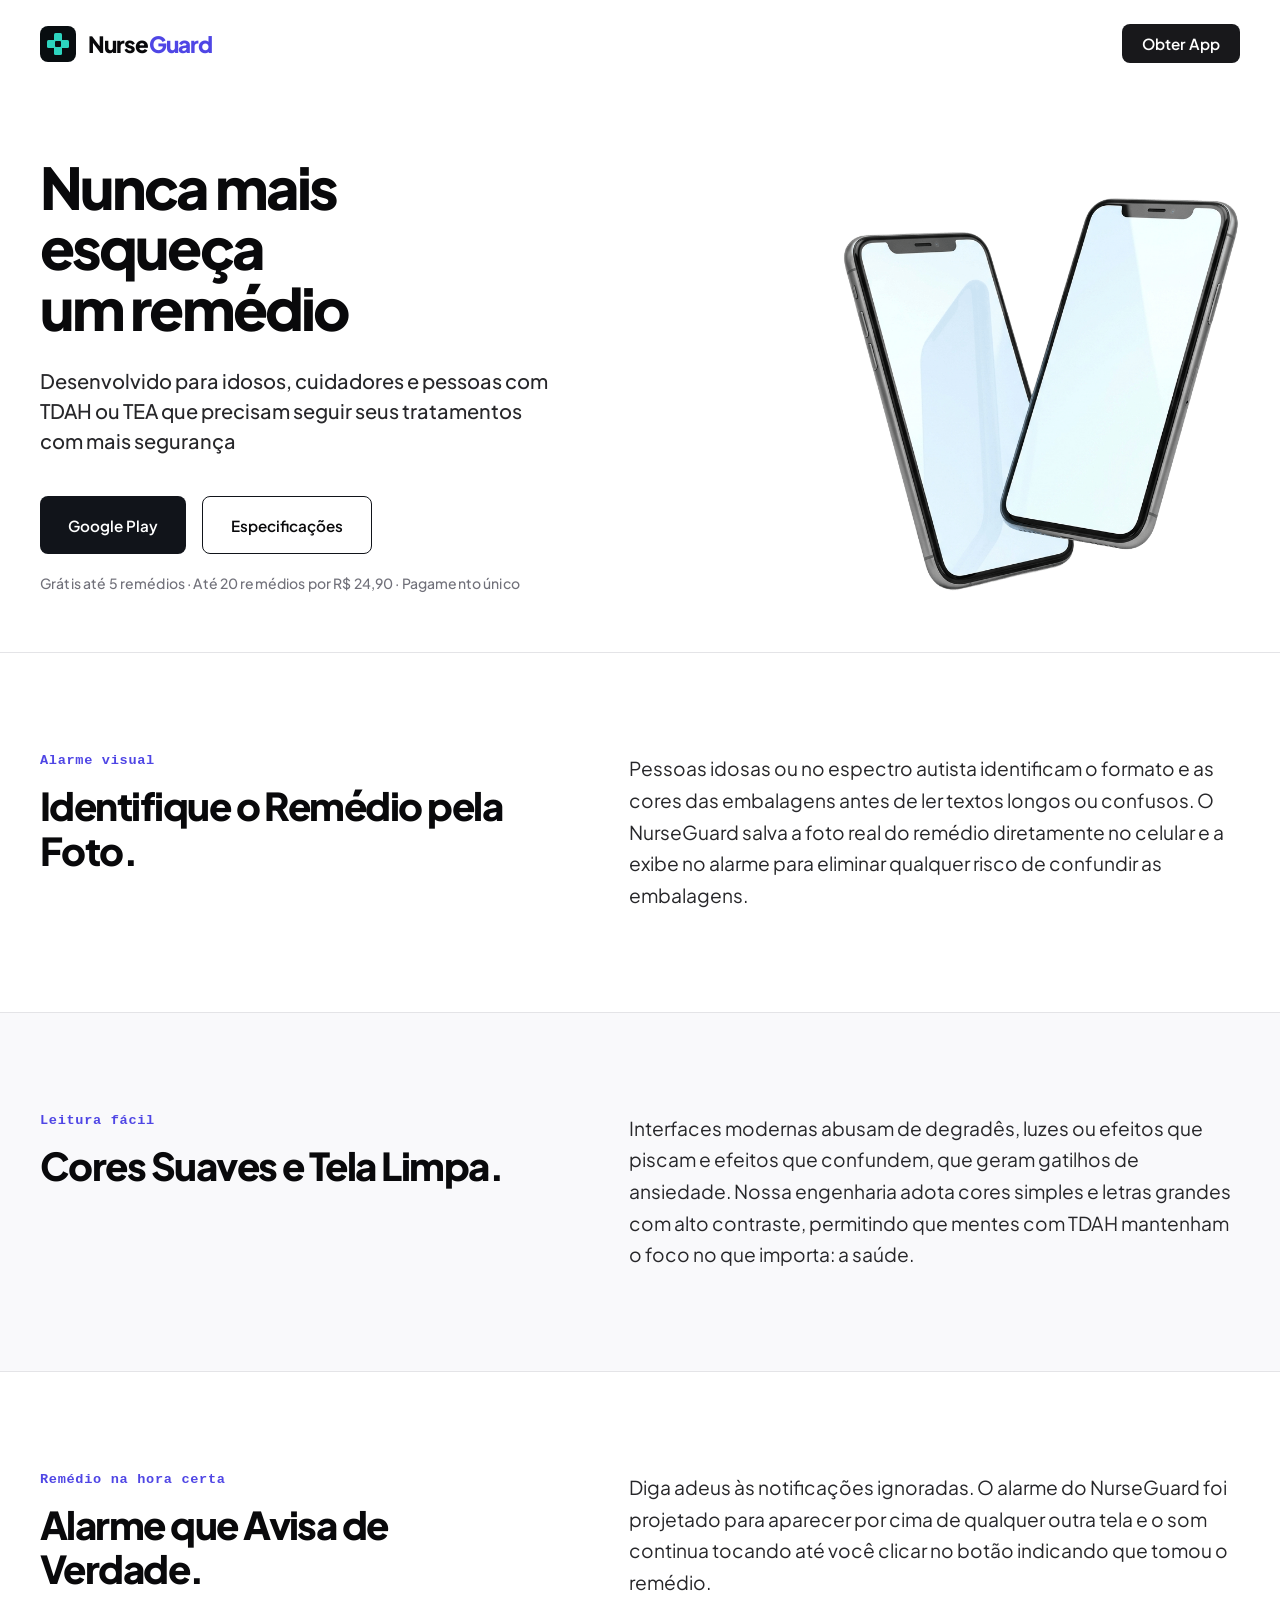
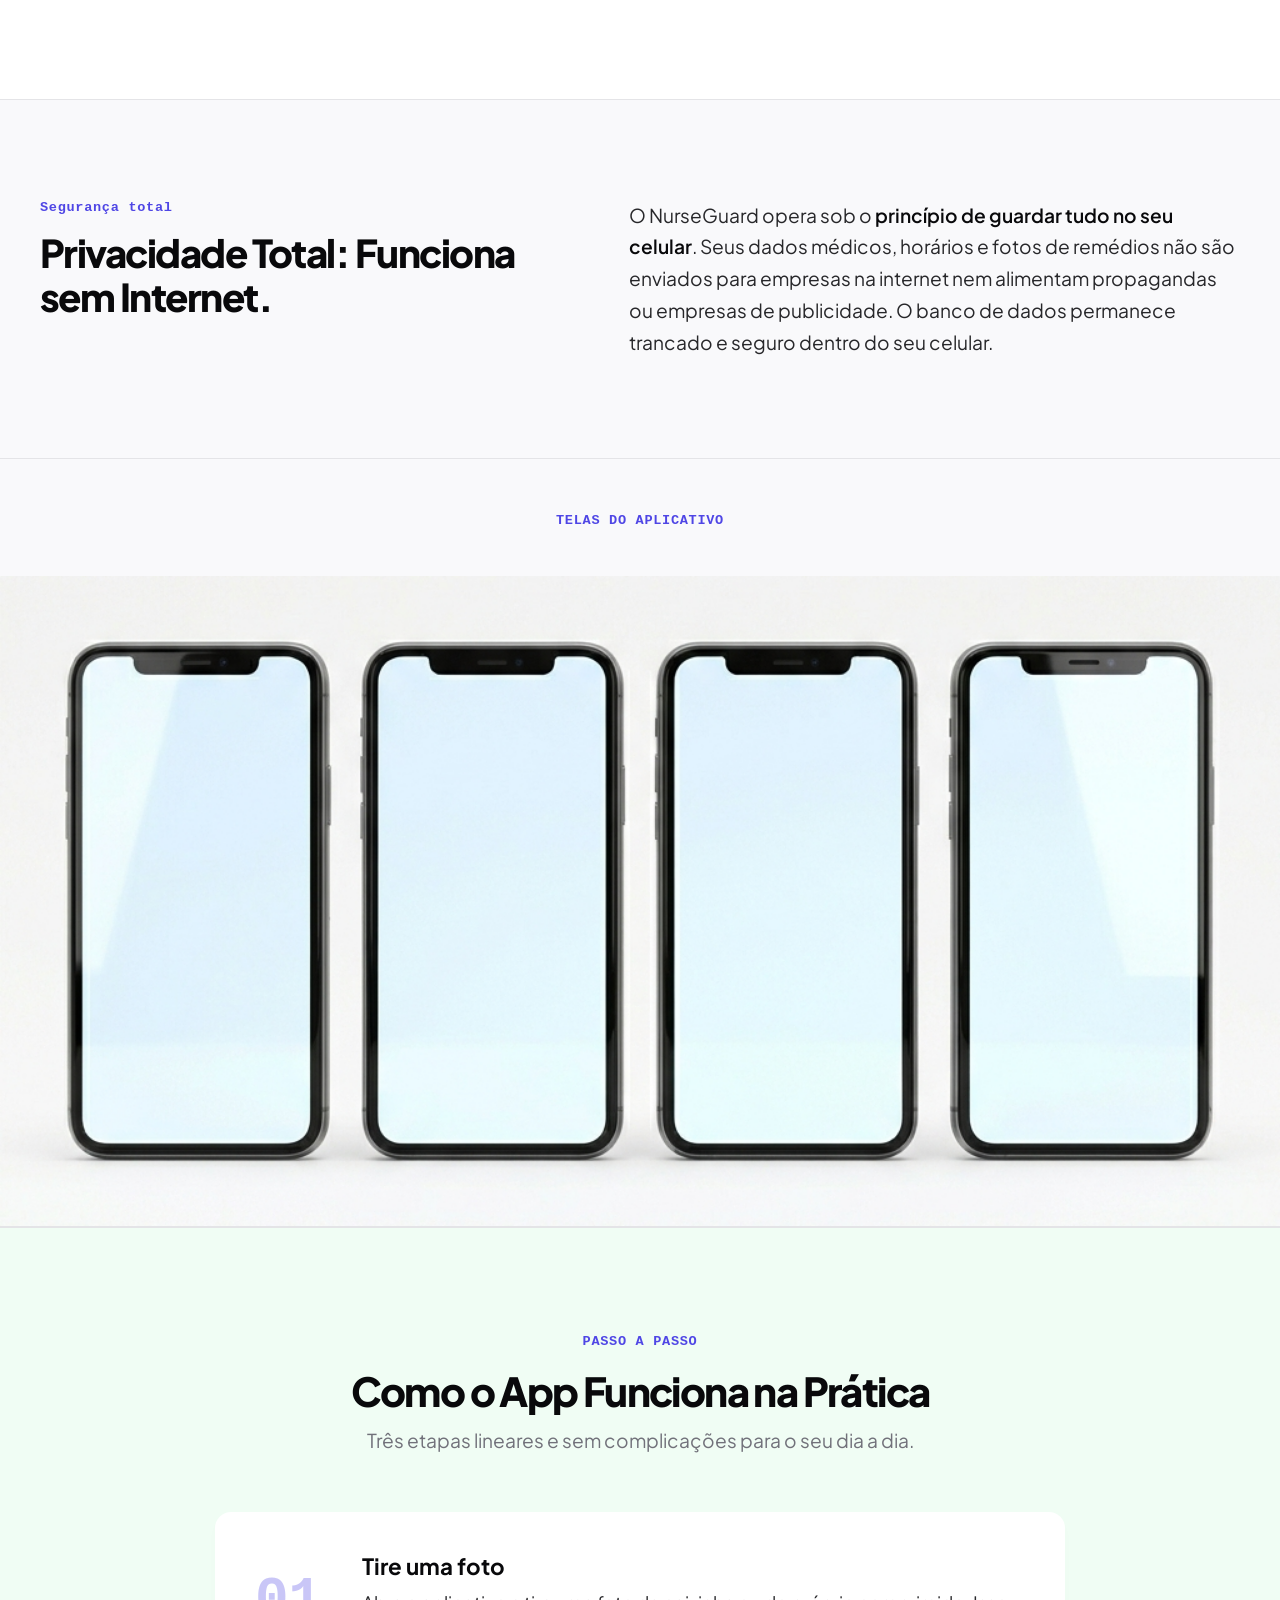
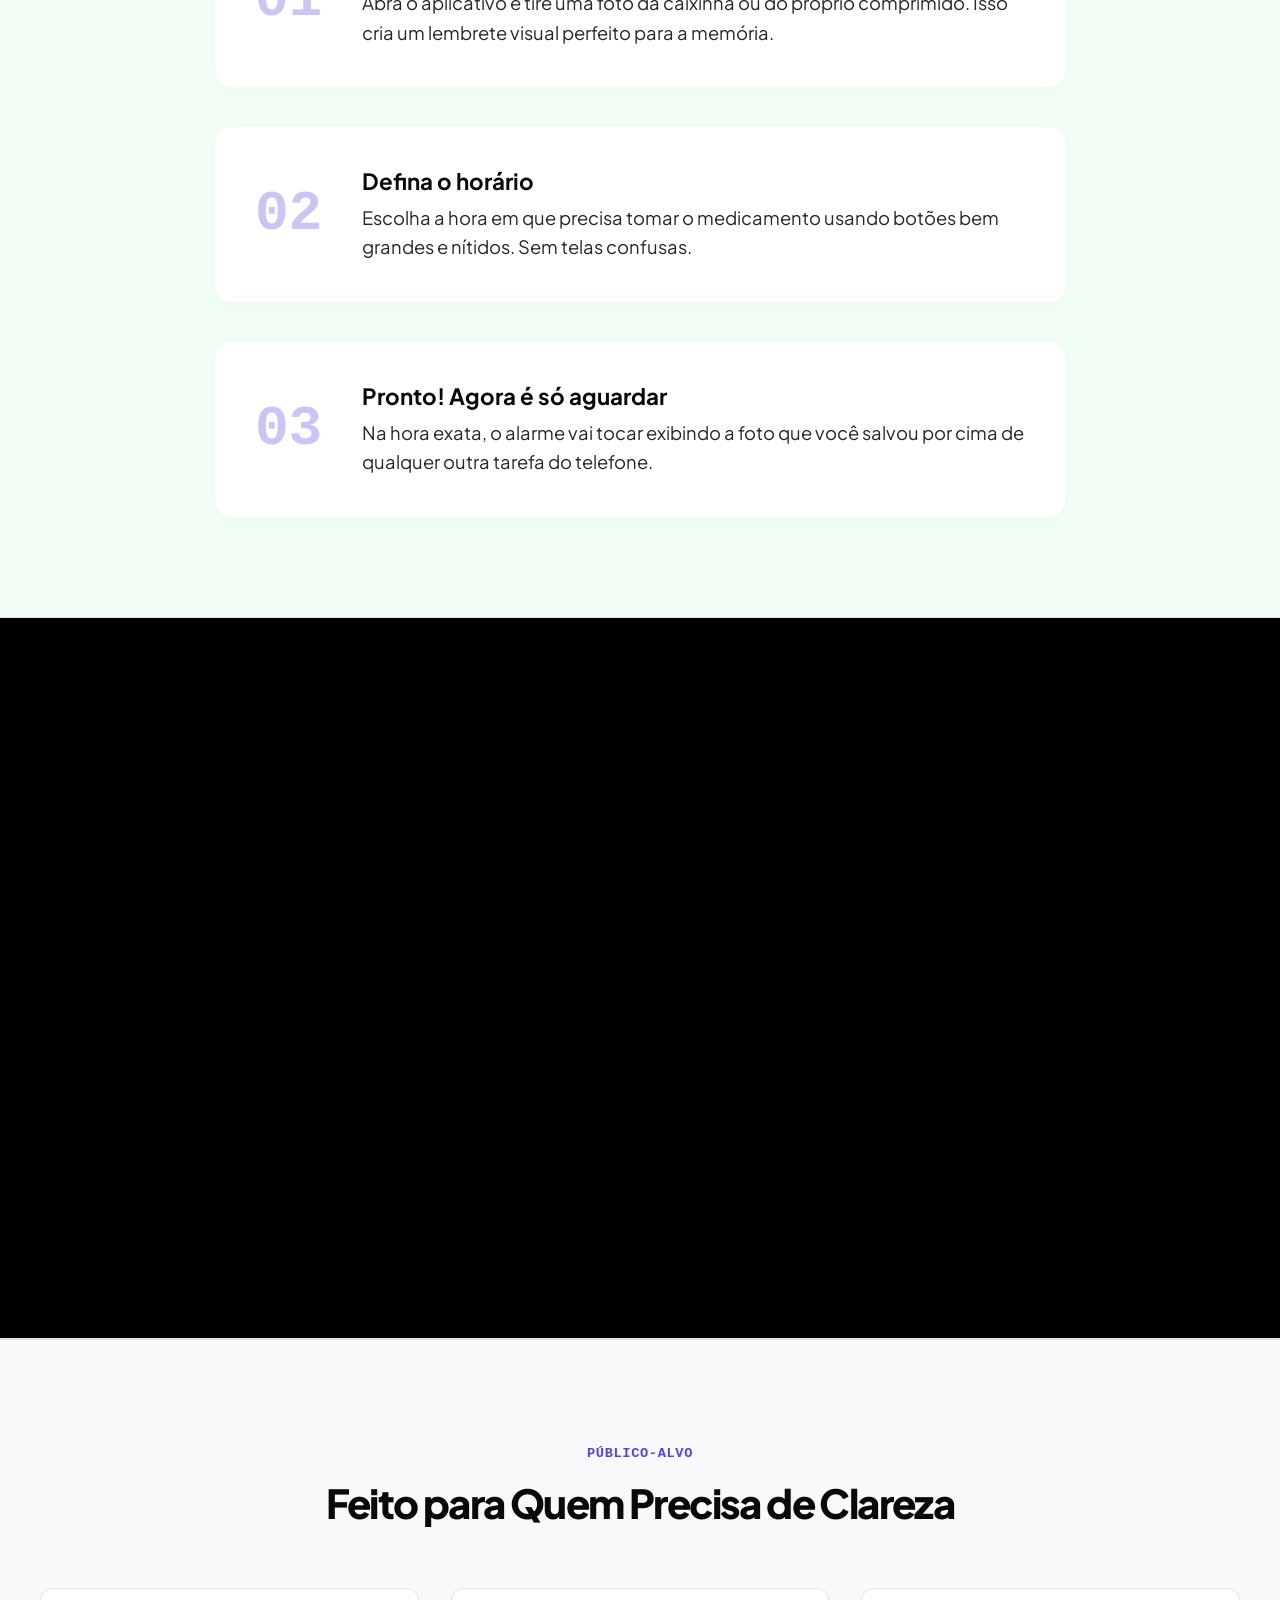
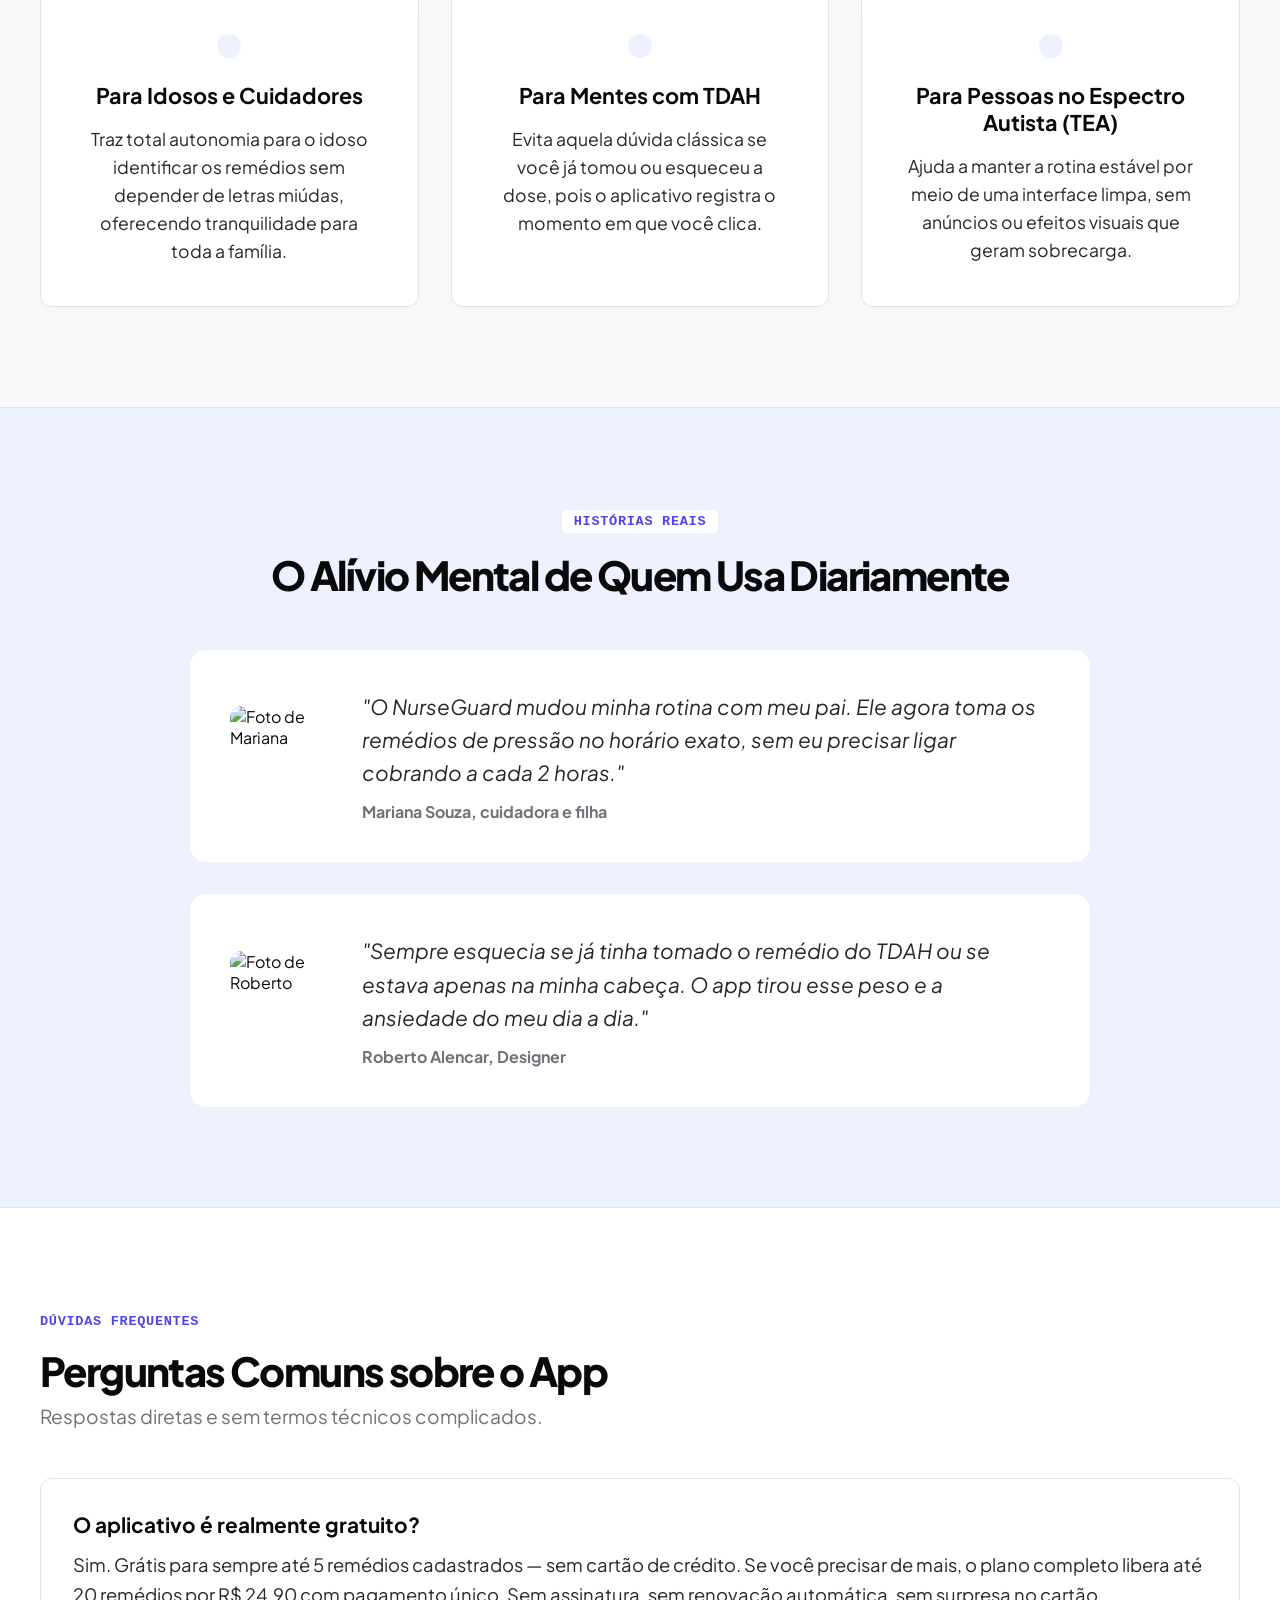
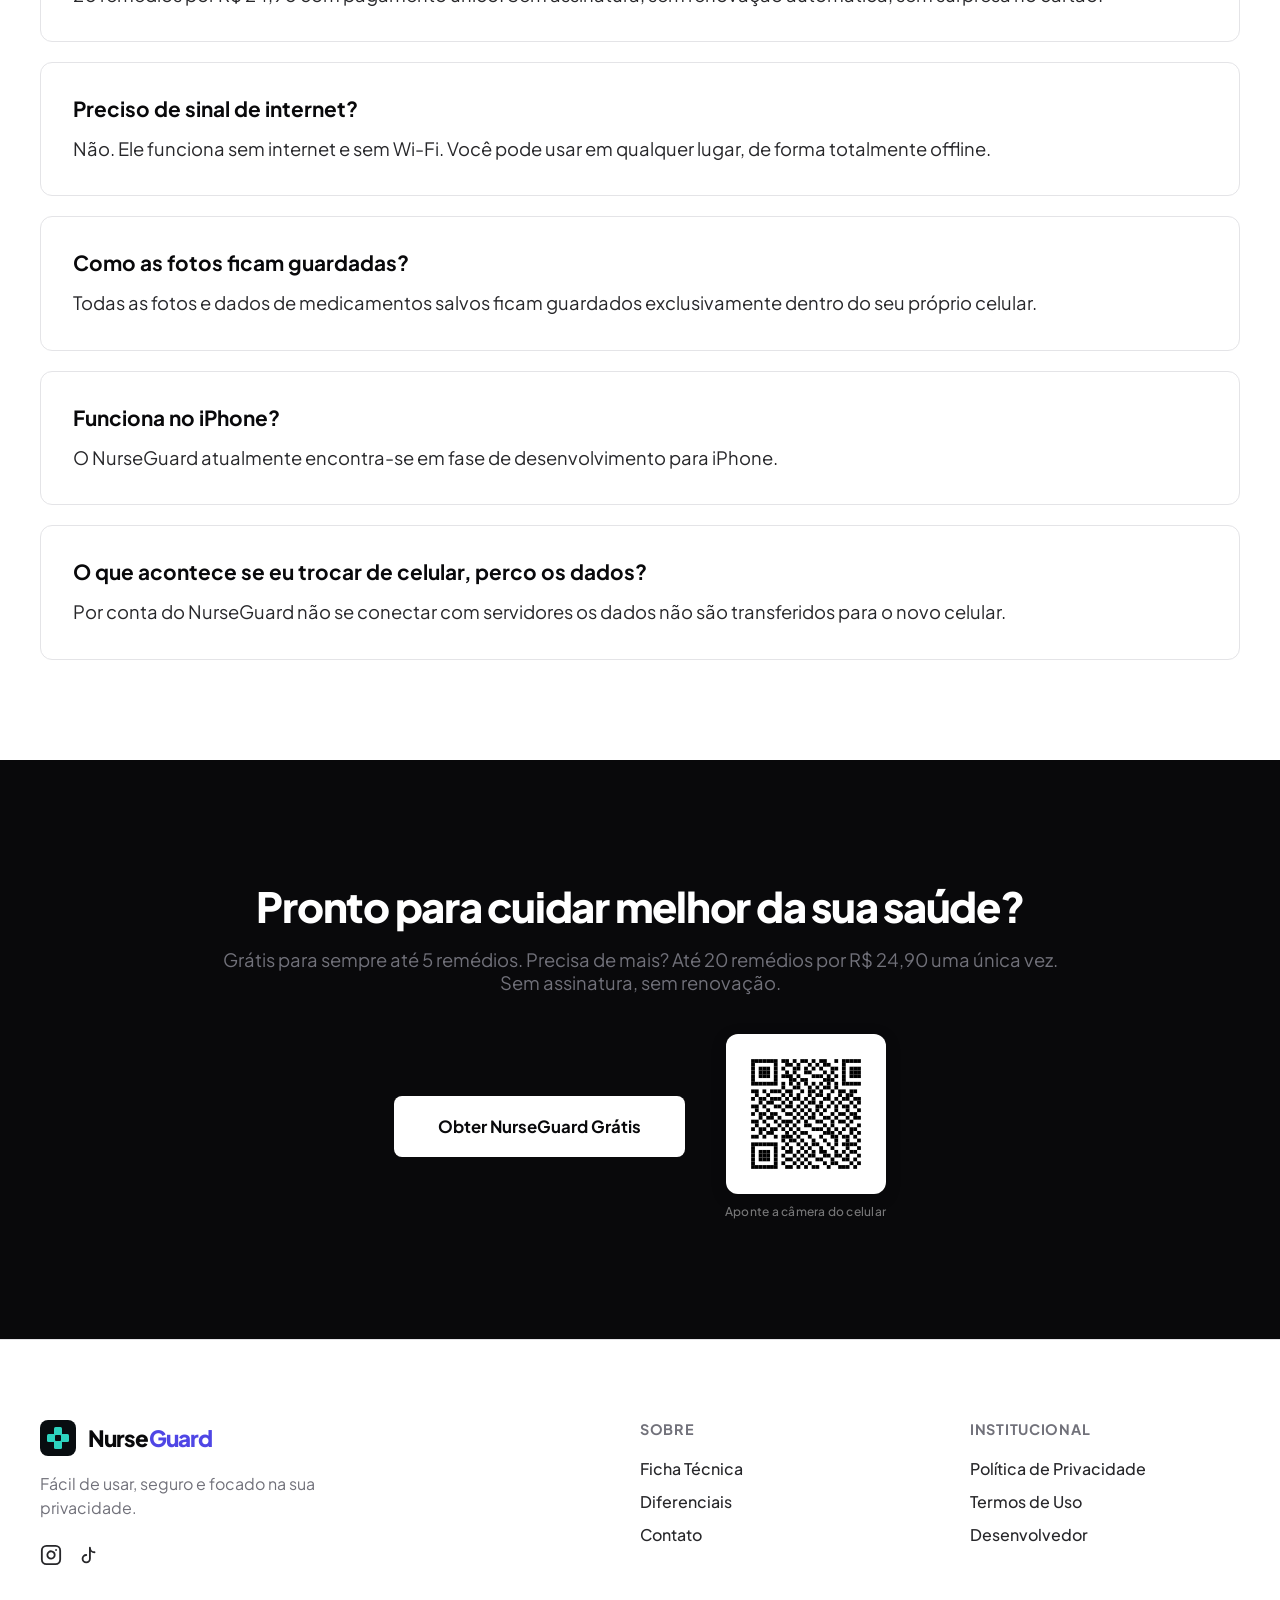
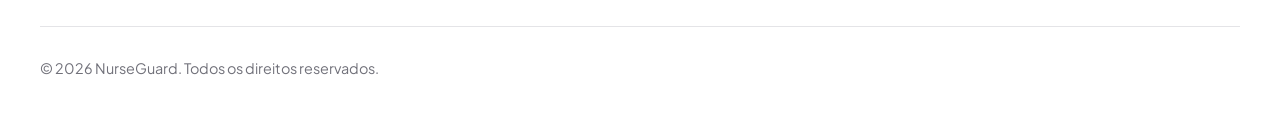
==== commit 3725ea9b: "upload HTML" ====
--- a/docs/index.html
+++ b/docs/index.html
@@ -109,7 +109,7 @@
                 </div>
                 <div class="hero-block-right">
                     <div class="hero-image-wrapper">
-                        <img src="familiaNurseGuard.png" alt="Idoso feliz e sorrindo com sua família" class="hero-family-img">
+                        <img src="familiaNurseGuard.png" alt="app em uso na tela do celular" class="hero-family-img">
                     </div>
                 </div>
             </div>
@@ -168,7 +168,7 @@
                 <span class="section-badge">TELAS DO APLICATIVO</span>
             </div>
             <div class="app-screens-image">
-                <img src="mockup.png" alt="Telas do aplicativo NurseGuard" loading="lazy">
+                <img src="mockup.png" alt="Telas do aplicativo NurseGuard">
             </div>
         </section>
 
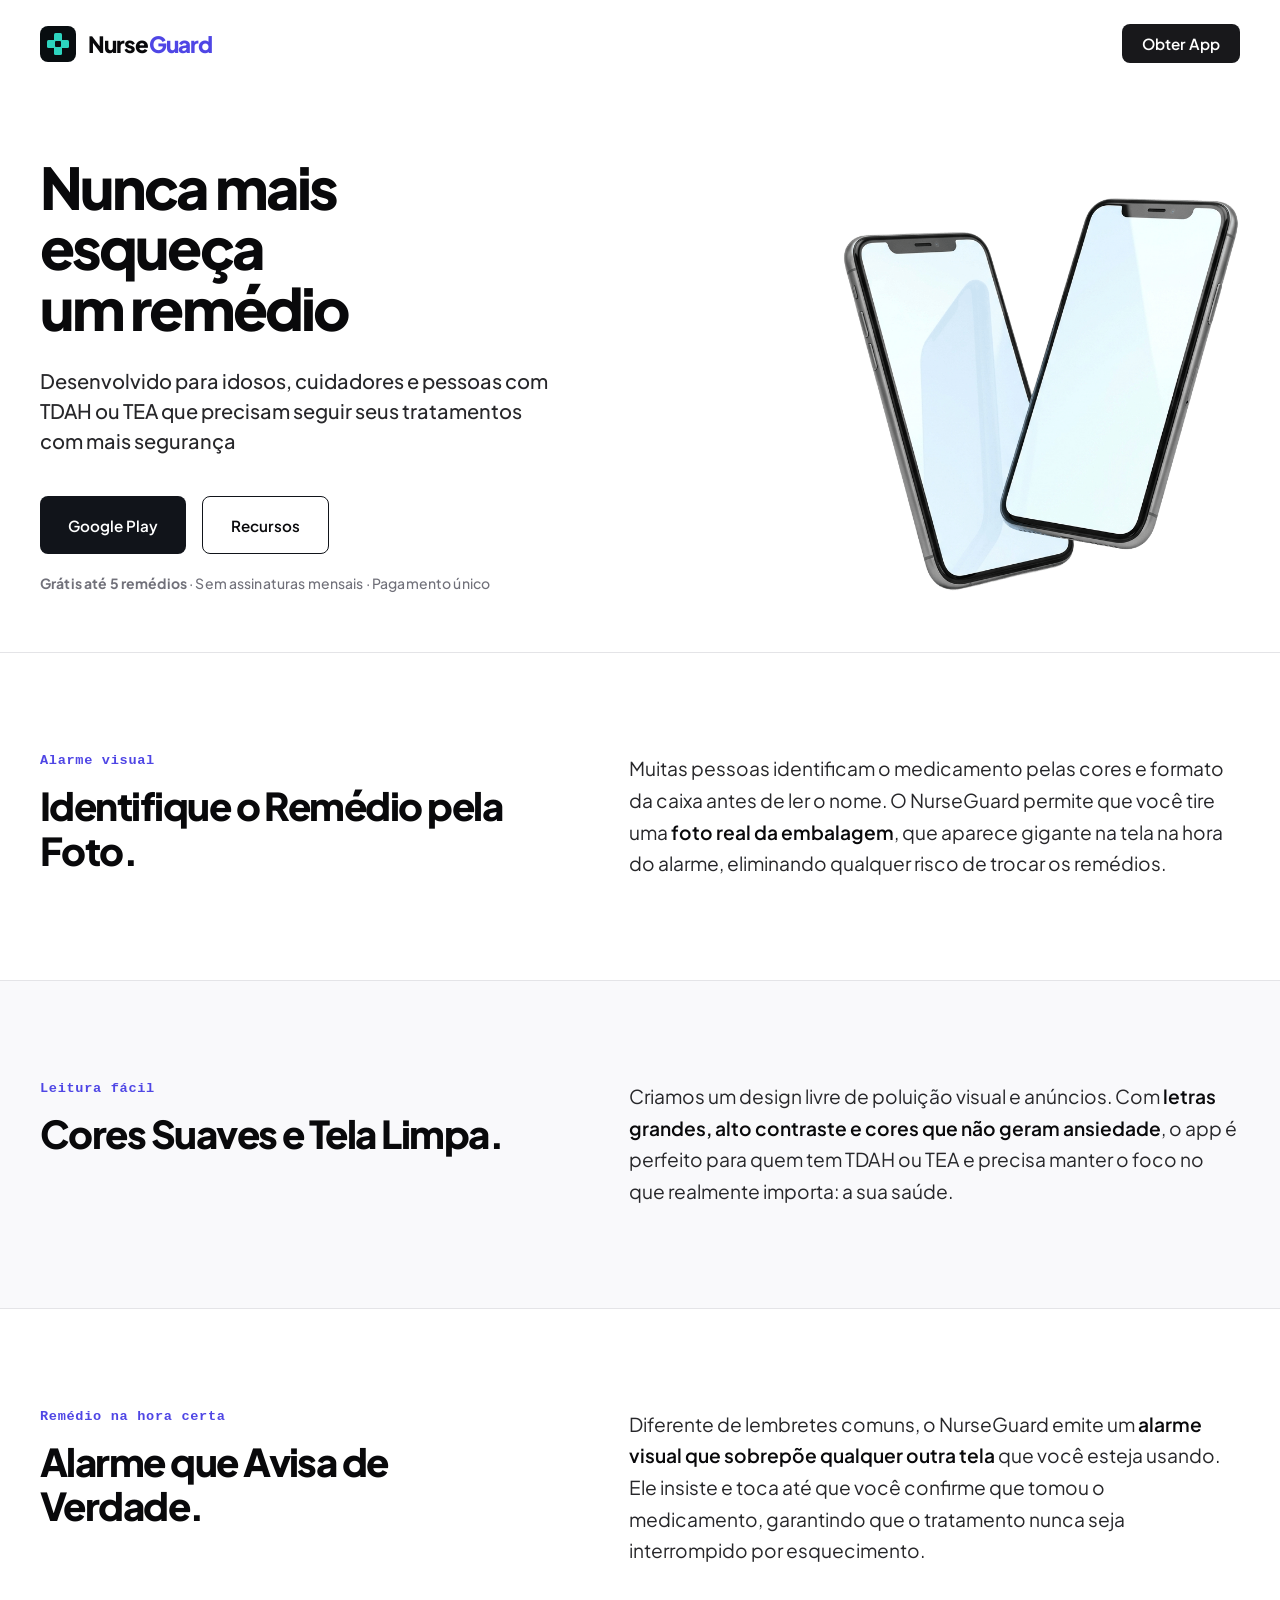
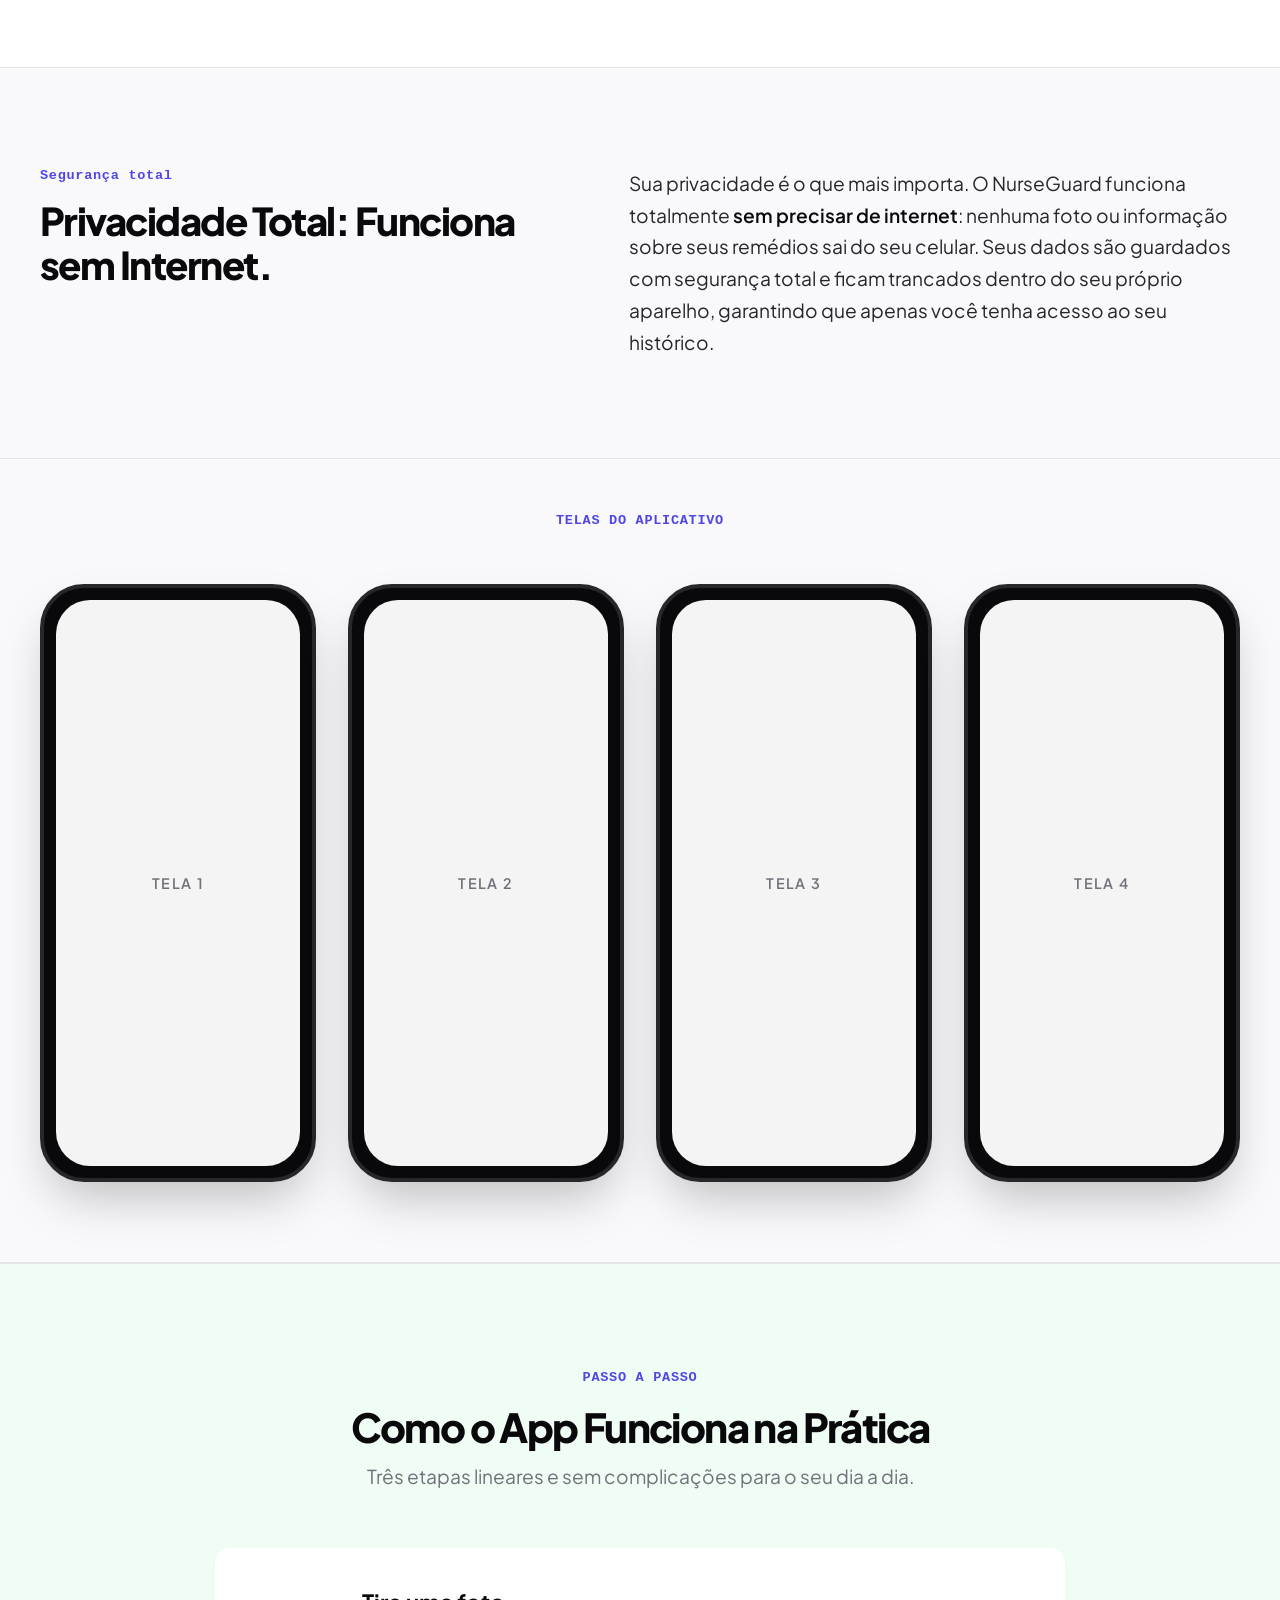
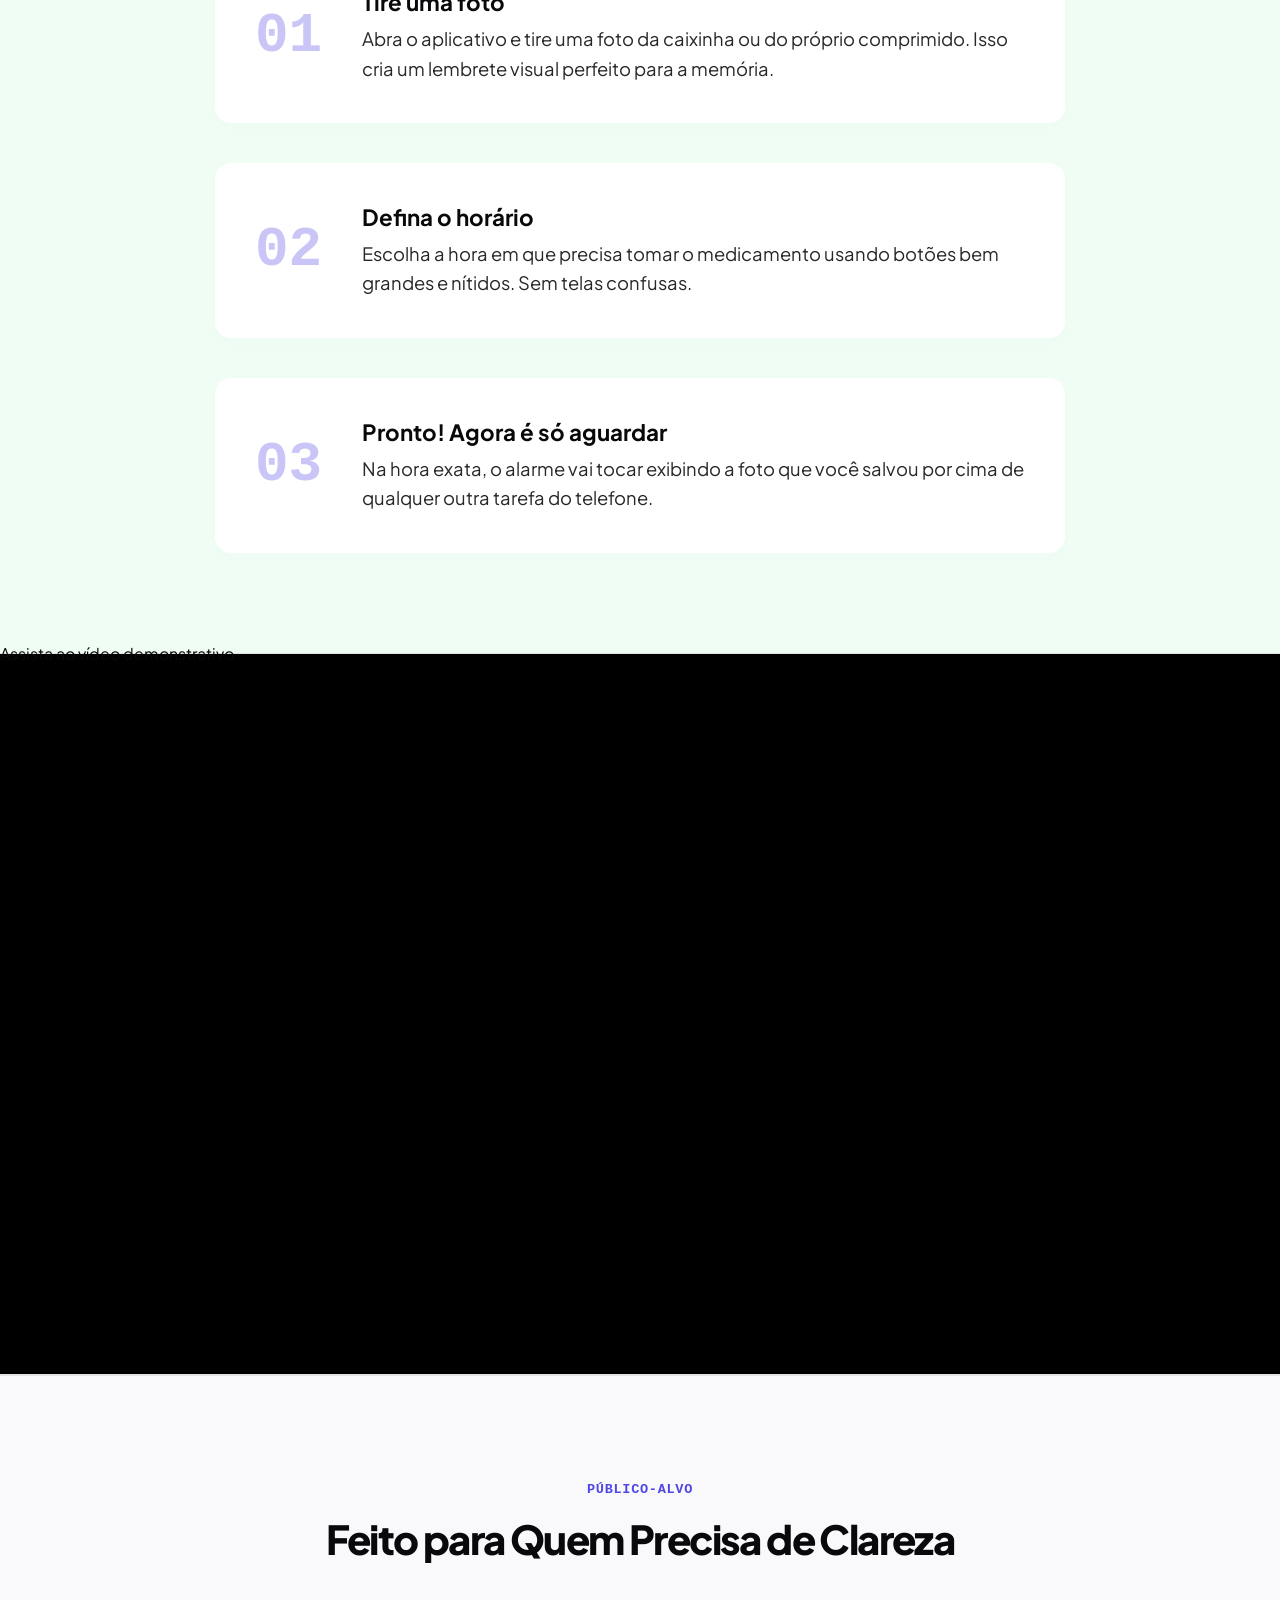
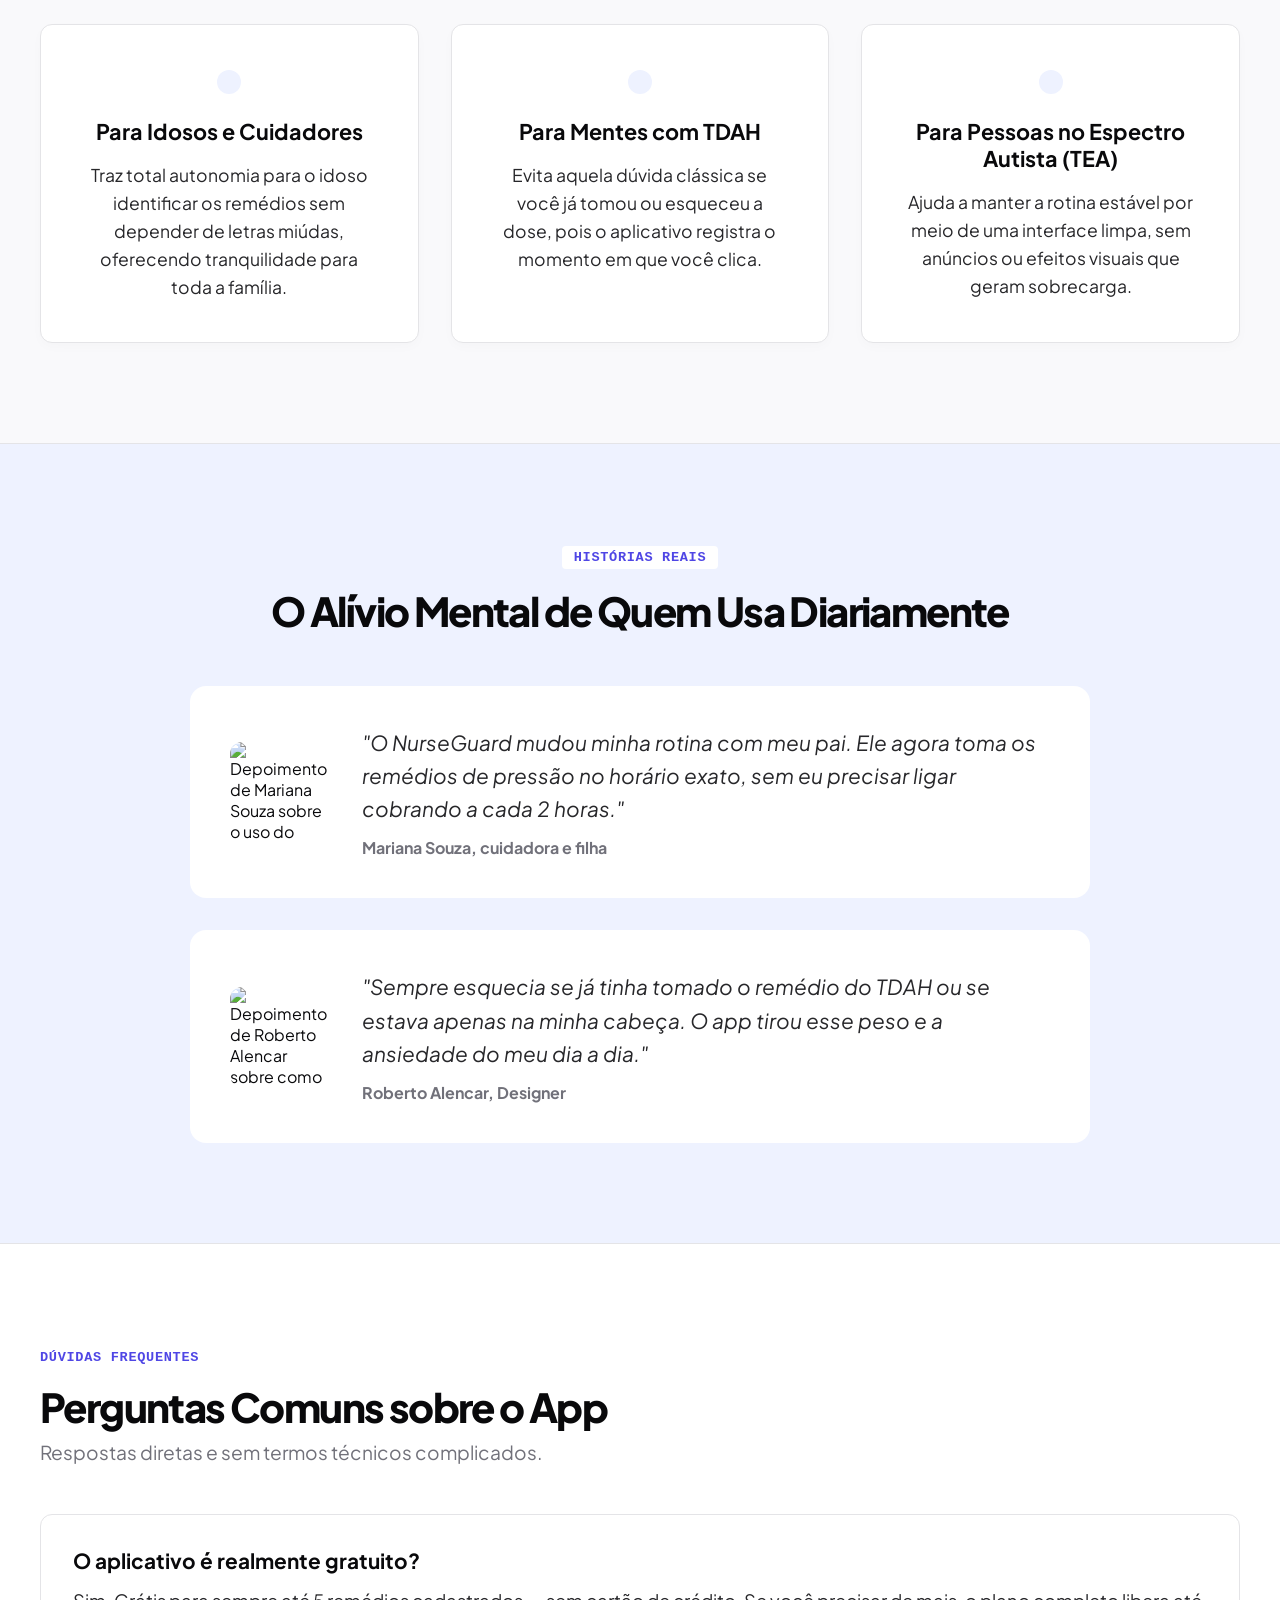
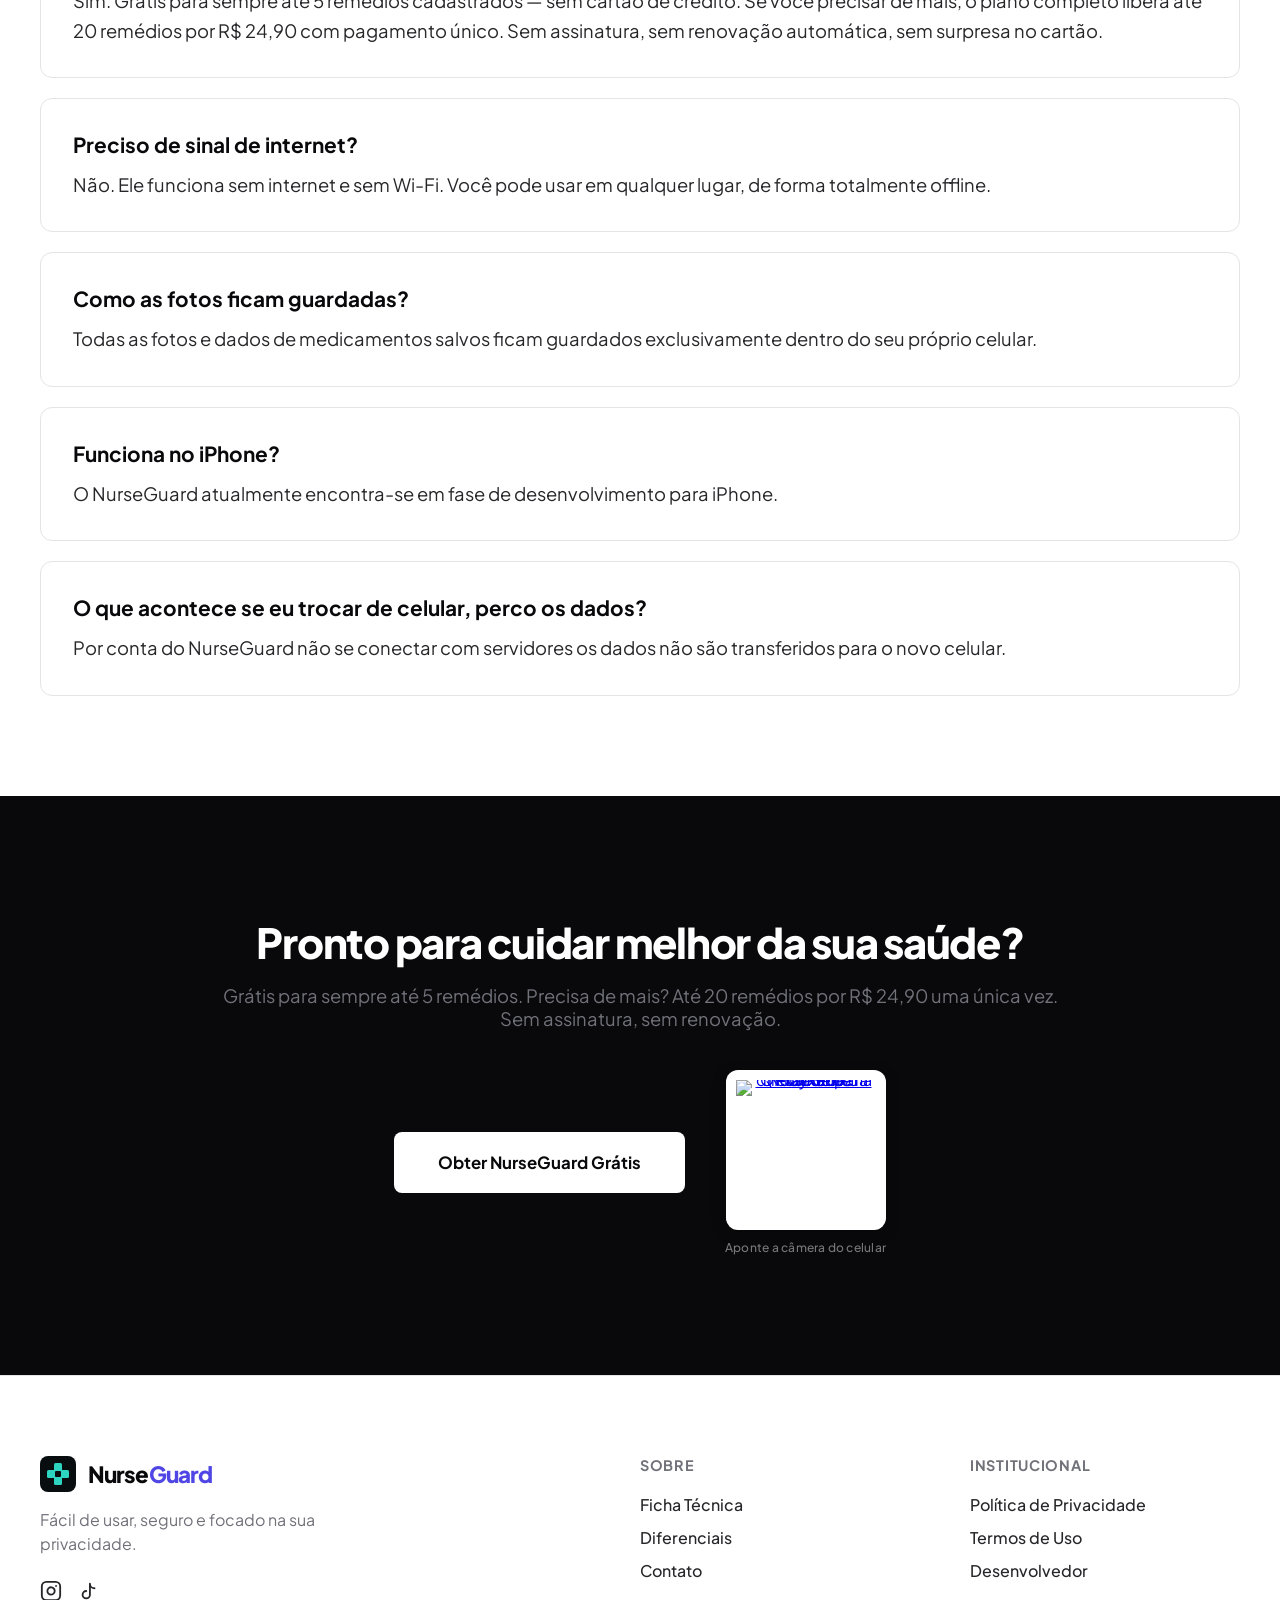
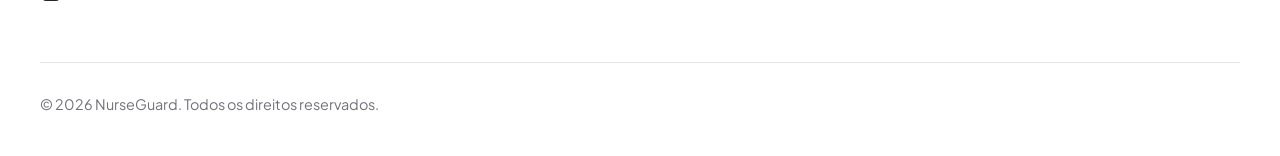
==== commit 89cc57f8: "Update" ====
--- a/docs/index.html
+++ b/docs/index.html
@@ -8,7 +8,6 @@
     <title>NurseGuard | App de Lembrete de Remédios Gratuito — Offline e Seguro</title>
 
     <meta name="description" content="NurseGuard é o app gratuito de lembrete de remédios para Android. Alarmes lúdicos com foto da embalagem, 100% offline, criptografia AES-256 e conformidade com a LGPD. Ideal para idosos, TDAH e TEA.">
-    <meta name="keywords" content="lembrete de remédio, alarme de medicamento, app medicação android, gerenciador de remédios, saúde idosos app, app TDAH medicação, TEA lembrete, app offline saúde, privacidade saúde, LGPD saúde, dipirona alarme, controle de medicação gratuito, Teraverso, NurseGuard">
     <meta name="author" content="Teraverso">
     <meta name="publisher" content="Teraverso">
     <meta name="copyright" content="Teraverso 2026">
@@ -48,18 +47,18 @@
     <meta name="apple-mobile-web-app-capable" content="yes">
     <meta name="apple-mobile-web-app-status-bar-style" content="default">
     <meta name="apple-mobile-web-app-title" content="NurseGuard">
+    <meta name="apple-mobile-web-app-status-bar-style" content="black-translucent">
     <meta name="application-name" content="NurseGuard">
     <meta name="msapplication-TileColor" content="#4F46E5">
 
-    <link rel="icon" type="image/png" sizes="32x32" href="/assets/favicon-32x32.png">
-    <link rel="icon" type="image/png" sizes="16x16" href="/assets/favicon-16x16.png">
+    <link rel="icon" type="image/png" sizes="32x32" href="assets/favicon-32x32.png">
+    <link rel="icon" type="image/png" sizes="16x16" href="assets/favicon-16x16.png">
     <link rel="icon" type="image/png" href="favicon.png">
-    <link rel="apple-touch-icon" sizes="180x180" href="/assets/apple-touch-icon.png">
+    <link rel="apple-touch-icon" sizes="180x180" href="assets/apple-touch-icon.png">
 
     <link rel="preconnect" href="https://fonts.googleapis.com">
     <link rel="preconnect" href="https://fonts.gstatic.com" crossorigin>
-    <link rel="dns-prefetch" href="https://unpkg.com">
-    <link rel="dns-prefetch" href="https://play.google.com">
+    <link rel="preload" href="https://fonts.googleapis.com/css2?family=Plus+Jakarta+Sans:wght@800&display=swap" as="style">
 
     <script type="application/ld+json">{"@context":"https://schema.org","@type":"Organization","@id":"https://www.nurseguard.com.br/#organization","name":"Teraverso","alternateName":"NurseGuard","url":"https://www.nurseguard.com.br/","logo":{"@type":"ImageObject","url":"https://www.nurseguard.com.br/assets/logo.png","width":400,"height":400},"description":"Teraverso é uma empresa de tecnologia criadora do NurseGuard, o app gratuito de lembrete de medicamentos com foco em acessibilidade para idosos, TDAH e TEA.","foundingDate":"2024","knowsAbout":["saúde digital","acessibilidade","LGPD","medicamentos","TDAH","TEA","idosos"],"contactPoint":{"@type":"ContactPoint","contactType":"customer support","email":"contato@nurseguard.com.br","availableLanguage":"Portuguese","areaServed":"BR"},"sameAs":["https://play.google.com/store/apps/details?id=com.teraverso.nurseguard","https://www.instagram.com/nurseguard","https://www.tiktok.com/@nurseguard.app"]}</script>
     <script type="application/ld+json">{"@context":"https://schema.org","@type":"WebSite","@id":"https://www.nurseguard.com.br/#website","name":"NurseGuard","alternateName":"NurseGuard — Lembrete de Remédios","url":"https://www.nurseguard.com.br/","description":"Site oficial do NurseGuard, app gratuito de lembrete de medicamentos para Android.","inLanguage":"pt-BR","publisher":{"@id":"https://www.nurseguard.com.br/#organization"}}</script>
@@ -93,9 +92,7 @@
         <section class="section-hero">
             <div class="canvas-container hero-grid">
                 <div class="hero-block-left">
-                    <h1 class="giant-display-title">
-                        Nunca mais<br>esqueça<br>um remédio
-                    </h1>
+                    <h1 class="giant-display-title">Nunca mais<br>esqueça<br>um remédio</h1>
                     <p class="editorial-lead">
                         Desenvolvido para idosos, cuidadores e pessoas com TDAH ou TEA que precisam seguir seus tratamentos com mais segurança
                     </p>
@@ -103,13 +100,13 @@
                         <a href="https://play.google.com/store/apps/details?id=com.teraverso.nurseguard&hl=pt_BR" target="_blank" class="btn-cler-dark">
                             <span>Google Play</span>
                         </a>
-                        <a href="#pilar-1" class="btn-cler-subtle">Especificações</a>
-                    </div>
-                    <p class="hero-pricing-note">Grátis até 5 remédios · Até 20 remédios por R$ 24,90 · Pagamento único</p>
+                        <a href="#pilar-1" class="btn-cler-subtle">Recursos</a>
+                    </div>
+                    <p class="hero-pricing-note"><strong>Grátis até 5 remédios</strong> · Sem assinaturas mensais · Pagamento único</p>
                 </div>
                 <div class="hero-block-right">
                     <div class="hero-image-wrapper">
-                        <img src="familiaNurseGuard.png" alt="app em uso na tela do celular" class="hero-family-img">
+                        <img src="familiaNurseGuard.png" alt="Família sorridente utilizando o aplicativo NurseGuard para organizar medicação no celular" class="hero-family-img">
                     </div>
                 </div>
             </div>
@@ -122,7 +119,7 @@
                     <h2>Identifique o Remédio pela Foto.</h2>
                 </div>
                 <div class="spec-body-text">
-                    <p>Pessoas idosas ou no espectro autista identificam o formato e as cores das embalagens antes de ler textos longos ou confusos. O NurseGuard salva a foto real do remédio diretamente no celular e a exibe no alarme para eliminar qualquer risco de confundir as embalagens.</p>
+                    <p>Muitas pessoas identificam o medicamento pelas cores e formato da caixa antes de ler o nome. O NurseGuard permite que você tire uma <strong>foto real da embalagem</strong>, que aparece gigante na tela na hora do alarme, eliminando qualquer risco de trocar os remédios.</p>
                 </div>
             </div>
         </section>
@@ -134,7 +131,7 @@
                     <h2>Cores Suaves e Tela Limpa.</h2>
                 </div>
                 <div class="spec-body-text">
-                    <p>Interfaces modernas abusam de degradês, luzes ou efeitos que piscam e efeitos que confundem, que geram gatilhos de ansiedade. Nossa engenharia adota cores simples e letras grandes com alto contraste, permitindo que mentes com TDAH mantenham o foco no que importa: a saúde.</p>
+                    <p>Criamos um design livre de poluição visual e anúncios. Com <strong>letras grandes, alto contraste e cores que não geram ansiedade</strong>, o app é perfeito para quem tem TDAH ou TEA e precisa manter o foco no que realmente importa: a sua saúde.</p>
                 </div>
             </div>
         </section>
@@ -146,7 +143,7 @@
                     <h2>Alarme que Avisa de Verdade.</h2>
                 </div>
                 <div class="spec-body-text">
-                    <p>Diga adeus às notificações ignoradas. O alarme do NurseGuard foi projetado para aparecer por cima de qualquer outra tela e o som continua tocando até você clicar no botão indicando que tomou o remédio.</p>
+                    <p>Diferente de lembretes comuns, o NurseGuard emite um <strong>alarme visual que sobrepõe qualquer outra tela</strong> que você esteja usando. Ele insiste e toca até que você confirme que tomou o medicamento, garantindo que o tratamento nunca seja interrompido por esquecimento.</p>
                 </div>
             </div>
         </section>
@@ -158,7 +155,7 @@
                     <h2>Privacidade Total: Funciona sem Internet.</h2>
                 </div>
                 <div class="spec-body-text">
-                    <p>O NurseGuard opera sob o <strong>princípio de guardar tudo no seu celular</strong>. Seus dados médicos, horários e fotos de remédios não são enviados para empresas na internet nem alimentam propagandas ou empresas de publicidade. O banco de dados permanece trancado e seguro dentro do seu celular.</p>
+                    <p>Sua privacidade é o que mais importa. O NurseGuard funciona totalmente <strong>sem precisar de internet</strong>: nenhuma foto ou informação sobre seus remédios sai do seu celular. Seus dados são guardados com segurança total e ficam trancados dentro do seu próprio aparelho, garantindo que apenas você tenha acesso ao seu histórico.</p>
                 </div>
             </div>
         </section>
@@ -167,8 +164,29 @@
             <div class="app-screens-label">
                 <span class="section-badge">TELAS DO APLICATIVO</span>
             </div>
-            <div class="app-screens-image">
-                <img src="mockup.png" alt="Telas do aplicativo NurseGuard">
+            <div class="canvas-container">
+                <div class="mockups-grid">
+                    <div class="phone-mockup">
+                        <div class="phone-screen">
+                            <span class="placeholder-img">Tela 1</span>
+                        </div>
+                    </div>
+                    <div class="phone-mockup">
+                        <div class="phone-screen">
+                            <span class="placeholder-img">Tela 2</span>
+                        </div>
+                    </div>
+                    <div class="phone-mockup">
+                        <div class="phone-screen">
+                            <span class="placeholder-img">Tela 3</span>
+                        </div>
+                    </div>
+                    <div class="phone-mockup">
+                        <div class="phone-screen">
+                            <span class="placeholder-img">Tela 4</span>
+                        </div>
+                    </div>
+                </div>
             </div>
         </section>
 
@@ -206,14 +224,13 @@
         </section>
 
         <section class="section-full-video">
-            <div class="video-container">
-                <iframe
-                    src="https://www.youtube.com/embed/SEU_VIDEO_ID_AQUI"
-                    title="NurseGuard na Prática"
-                    frameborder="0"
-                    allow="accelerometer; autoplay; clipboard-write; encrypted-media; gyroscope; picture-in-picture; web-share"
-                    allowfullscreen>
-                </iframe>
+            <div class="video-container" id="videoFacade" onclick="loadVideo()">
+                <div class="video-placeholder">
+                    <div class="play-button">
+                        <i data-lucide="play" fill="white"></i>
+                    </div>
+                    <span class="video-placeholder-label">Assista ao vídeo demonstrativo</span>
+                </div>
             </div>
         </section>
 
@@ -252,14 +269,14 @@
                     </div>
                     <div class="quotes-stack">
                         <div class="custom-editorial-quote">
-                            <img src="https://images.unsplash.com/photo-1544005313-94ddf0286df2?w=150&h=150&fit=crop" alt="Foto de Mariana" class="quote-avatar">
+                            <img src="https://images.unsplash.com/photo-1544005313-94ddf0286df2?w=150&h=150&fit=crop" alt="Depoimento de Mariana Souza sobre o uso do NurseGuard com seu pai" class="quote-avatar" loading="lazy">
                             <div class="quote-content">
                                 <p class="quote-text">"O NurseGuard mudou minha rotina com meu pai. Ele agora toma os remédios de pressão no horário exato, sem eu precisar ligar cobrando a cada 2 horas."</p>
                                 <span class="quote-author">Mariana Souza, cuidadora e filha</span>
                             </div>
                         </div>
                         <div class="custom-editorial-quote">
-                            <img src="https://images.unsplash.com/photo-1507003211169-0a1dd7228f2d?w=150&h=150&fit=crop" alt="Foto de Roberto" class="quote-avatar">
+                            <img src="https://images.unsplash.com/photo-1507003211169-0a1dd7228f2d?w=150&h=150&fit=crop" alt="Depoimento de Roberto Alencar sobre como o NurseGuard auxilia no foco com TDAH" class="quote-avatar" loading="lazy">
                             <div class="quote-content">
                                 <p class="quote-text">"Sempre esquecia se já tinha tomado o remédio do TDAH ou se estava apenas na minha cabeça. O app tirou esse peso e a ansiedade do meu dia a dia."</p>
                                 <span class="quote-author">Roberto Alencar, Designer</span>
@@ -311,12 +328,7 @@
                         <a href="https://play.google.com/store/apps/details?id=com.teraverso.nurseguard&hl=pt_BR" target="_blank" class="btn-cler-dark large-cta">Obter NurseGuard Grátis</a>
                         <div class="cta-qr-block">
                             <a href="https://play.google.com/store/apps/details?id=com.teraverso.nurseguard&hl=pt_BR" target="_blank" class="cta-qr-link" aria-label="Escanear QR Code para baixar o NurseGuard">
-                                <svg xmlns="http://www.w3.org/2000/svg" viewBox="0 0 296 296" width="148" height="148" class="qr-code-img">
-  <rect width="148" height="148" class="qr-code-img" fill="white"/>
-  <g fill="black">
-    <rect x="32" y="32" width="8" height="8"/><rect x="40" y="32" width="8" height="8"/><rect x="48" y="32" width="8" height="8"/><rect x="56" y="32" width="8" height="8"/><rect x="64" y="32" width="8" height="8"/><rect x="72" y="32" width="8" height="8"/><rect x="80" y="32" width="8" height="8"/><rect x="96" y="32" width="8" height="8"/><rect x="104" y="32" width="8" height="8"/><rect x="120" y="32" width="8" height="8"/><rect x="136" y="32" width="8" height="8"/><rect x="144" y="32" width="8" height="8"/><rect x="160" y="32" width="8" height="8"/><rect x="176" y="32" width="8" height="8"/><rect x="184" y="32" width="8" height="8"/><rect x="208" y="32" width="8" height="8"/><rect x="224" y="32" width="8" height="8"/><rect x="232" y="32" width="8" height="8"/><rect x="240" y="32" width="8" height="8"/><rect x="248" y="32" width="8" height="8"/><rect x="256" y="32" width="8" height="8"/><rect x="32" y="40" width="8" height="8"/><rect x="80" y="40" width="8" height="8"/><rect x="104" y="40" width="8" height="8"/><rect x="112" y="40" width="8" height="8"/><rect x="128" y="40" width="8" height="8"/><rect x="152" y="40" width="8" height="8"/><rect x="168" y="40" width="8" height="8"/><rect x="184" y="40" width="8" height="8"/><rect x="192" y="40" width="8" height="8"/><rect x="224" y="40" width="8" height="8"/><rect x="32" y="48" width="8" height="8"/><rect x="48" y="48" width="8" height="8"/><rect x="56" y="48" width="8" height="8"/><rect x="64" y="48" width="8" height="8"/><rect x="80" y="48" width="8" height="8"/><rect x="96" y="48" width="8" height="8"/><rect x="120" y="48" width="8" height="8"/><rect x="128" y="48" width="8" height="8"/><rect x="144" y="48" width="8" height="8"/><rect x="160" y="48" width="8" height="8"/><rect x="176" y="48" width="8" height="8"/><rect x="200" y="48" width="8" height="8"/><rect x="208" y="48" width="8" height="8"/><rect x="224" y="48" width="8" height="8"/><rect x="240" y="48" width="8" height="8"/><rect x="248" y="48" width="8" height="8"/><rect x="256" y="48" width="8" height="8"/><rect x="32" y="56" width="8" height="8"/><rect x="48" y="56" width="8" height="8"/><rect x="56" y="56" width="8" height="8"/><rect x="64" y="56" width="8" height="8"/><rect x="80" y="56" width="8" height="8"/><rect x="104" y="56" width="8" height="8"/><rect x="120" y="56" width="8" height="8"/><rect x="144" y="56" width="8" height="8"/><rect x="152" y="56" width="8" height="8"/><rect x="184" y="56" width="8" height="8"/><rect x="200" y="56" width="8" height="8"/><rect x="224" y="56" width="8" height="8"/><rect x="240" y="56" width="8" height="8"/><rect x="248" y="56" width="8" height="8"/><rect x="256" y="56" width="8" height="8"/><rect x="32" y="64" width="8" height="8"/><rect x="48" y="64" width="8" height="8"/><rect x="56" y="64" width="8" height="8"/><rect x="64" y="64" width="8" height="8"/><rect x="80" y="64" width="8" height="8"/><rect x="96" y="64" width="8" height="8"/><rect x="104" y="64" width="8" height="8"/><rect x="112" y="64" width="8" height="8"/><rect x="128" y="64" width="8" height="8"/><rect x="160" y="64" width="8" height="8"/><rect x="168" y="64" width="8" height="8"/><rect x="176" y="64" width="8" height="8"/><rect x="192" y="64" width="8" height="8"/><rect x="208" y="64" width="8" height="8"/><rect x="224" y="64" width="8" height="8"/><rect x="240" y="64" width="8" height="8"/><rect x="248" y="64" width="8" height="8"/><rect x="256" y="64" width="8" height="8"/><rect x="32" y="72" width="8" height="8"/><rect x="80" y="72" width="8" height="8"/><rect x="112" y="72" width="8" height="8"/><rect x="120" y="72" width="8" height="8"/><rect x="136" y="72" width="8" height="8"/><rect x="144" y="72" width="8" height="8"/><rect x="184" y="72" width="8" height="8"/><rect x="192" y="72" width="8" height="8"/><rect x="200" y="72" width="8" height="8"/><rect x="224" y="72" width="8" height="8"/><rect x="32" y="80" width="8" height="8"/><rect x="40" y="80" width="8" height="8"/><rect x="48" y="80" width="8" height="8"/><rect x="56" y="80" width="8" height="8"/><rect x="64" y="80" width="8" height="8"/><rect x="72" y="80" width="8" height="8"/><rect x="80" y="80" width="8" height="8"/><rect x="96" y="80" width="8" height="8"/><rect x="112" y="80" width="8" height="8"/><rect x="128" y="80" width="8" height="8"/><rect x="144" y="80" width="8" height="8"/><rect x="160" y="80" width="8" height="8"/><rect x="176" y="80" width="8" height="8"/><rect x="192" y="80" width="8" height="8"/><rect x="208" y="80" width="8" height="8"/><rect x="224" y="80" width="8" height="8"/><rect x="232" y="80" width="8" height="8"/><rect x="240" y="80" width="8" height="8"/><rect x="248" y="80" width="8" height="8"/><rect x="256" y="80" width="8" height="8"/><rect x="96" y="88" width="8" height="8"/><rect x="120" y="88" width="8" height="8"/><rect x="128" y="88" width="8" height="8"/><rect x="152" y="88" width="8" height="8"/><rect x="168" y="88" width="8" height="8"/><rect x="184" y="88" width="8" height="8"/><rect x="192" y="88" width="8" height="8"/><rect x="208" y="88" width="8" height="8"/><rect x="32" y="96" width="8" height="8"/><rect x="40" y="96" width="8" height="8"/><rect x="56" y="96" width="8" height="8"/><rect x="72" y="96" width="8" height="8"/><rect x="80" y="96" width="8" height="8"/><rect x="88" y="96" width="8" height="8"/><rect x="104" y="96" width="8" height="8"/><rect x="112" y="96" width="8" height="8"/><rect x="136" y="96" width="8" height="8"/><rect x="152" y="96" width="8" height="8"/><rect x="160" y="96" width="8" height="8"/><rect x="176" y="96" width="8" height="8"/><rect x="200" y="96" width="8" height="8"/><rect x="216" y="96" width="8" height="8"/><rect x="224" y="96" width="8" height="8"/><rect x="240" y="96" width="8" height="8"/><rect x="248" y="96" width="8" height="8"/><rect x="40" y="104" width="8" height="8"/><rect x="64" y="104" width="8" height="8"/><rect x="96" y="104" width="8" height="8"/><rect x="112" y="104" width="8" height="8"/><rect x="128" y="104" width="8" height="8"/><rect x="152" y="104" width="8" height="8"/><rect x="168" y="104" width="8" height="8"/><rect x="176" y="104" width="8" height="8"/><rect x="192" y="104" width="8" height="8"/><rect x="216" y="104" width="8" height="8"/><rect x="232" y="104" width="8" height="8"/><rect x="240" y="104" width="8" height="8"/><rect x="32" y="112" width="8" height="8"/><rect x="48" y="112" width="8" height="8"/><rect x="56" y="112" width="8" height="8"/><rect x="72" y="112" width="8" height="8"/><rect x="80" y="112" width="8" height="8"/><rect x="88" y="112" width="8" height="8"/><rect x="104" y="112" width="8" height="8"/><rect x="120" y="112" width="8" height="8"/><rect x="128" y="112" width="8" height="8"/><rect x="144" y="112" width="8" height="8"/><rect x="160" y="112" width="8" height="8"/><rect x="184" y="112" width="8" height="8"/><rect x="192" y="112" width="8" height="8"/><rect x="208" y="112" width="8" height="8"/><rect x="224" y="112" width="8" height="8"/><rect x="232" y="112" width="8" height="8"/><rect x="248" y="112" width="8" height="8"/><rect x="256" y="112" width="8" height="8"/><rect x="48" y="120" width="8" height="8"/><rect x="64" y="120" width="8" height="8"/><rect x="72" y="120" width="8" height="8"/><rect x="96" y="120" width="8" height="8"/><rect x="112" y="120" width="8" height="8"/><rect x="136" y="120" width="8" height="8"/><rect x="152" y="120" width="8" height="8"/><rect x="160" y="120" width="8" height="8"/><rect x="176" y="120" width="8" height="8"/><rect x="200" y="120" width="8" height="8"/><rect x="216" y="120" width="8" height="8"/><rect x="240" y="120" width="8" height="8"/><rect x="256" y="120" width="8" height="8"/><rect x="32" y="128" width="8" height="8"/><rect x="40" y="128" width="8" height="8"/><rect x="56" y="128" width="8" height="8"/><rect x="80" y="128" width="8" height="8"/><rect x="88" y="128" width="8" height="8"/><rect x="104" y="128" width="8" height="8"/><rect x="112" y="128" width="8" height="8"/><rect x="128" y="128" width="8" height="8"/><rect x="144" y="128" width="8" height="8"/><rect x="168" y="128" width="8" height="8"/><rect x="176" y="128" width="8" height="8"/><rect x="192" y="128" width="8" height="8"/><rect x="208" y="128" width="8" height="8"/><rect x="224" y="128" width="8" height="8"/><rect x="232" y="128" width="8" height="8"/><rect x="248" y="128" width="8" height="8"/><rect x="40" y="136" width="8" height="8"/><rect x="64" y="136" width="8" height="8"/><rect x="96" y="136" width="8" height="8"/><rect x="120" y="136" width="8" height="8"/><rect x="136" y="136" width="8" height="8"/><rect x="152" y="136" width="8" height="8"/><rect x="168" y="136" width="8" height="8"/><rect x="184" y="136" width="8" height="8"/><rect x="208" y="136" width="8" height="8"/><rect x="232" y="136" width="8" height="8"/><rect x="256" y="136" width="8" height="8"/><rect x="32" y="144" width="8" height="8"/><rect x="48" y="144" width="8" height="8"/><rect x="56" y="144" width="8" height="8"/><rect x="72" y="144" width="8" height="8"/><rect x="80" y="144" width="8" height="8"/><rect x="104" y="144" width="8" height="8"/><rect x="112" y="144" width="8" height="8"/><rect x="128" y="144" width="8" height="8"/><rect x="144" y="144" width="8" height="8"/><rect x="160" y="144" width="8" height="8"/><rect x="176" y="144" width="8" height="8"/><rect x="200" y="144" width="8" height="8"/><rect x="216" y="144" width="8" height="8"/><rect x="224" y="144" width="8" height="8"/><rect x="240" y="144" width="8" height="8"/><rect x="248" y="144" width="8" height="8"/><rect x="48" y="152" width="8" height="8"/><rect x="64" y="152" width="8" height="8"/><rect x="72" y="152" width="8" height="8"/><rect x="88" y="152" width="8" height="8"/><rect x="120" y="152" width="8" height="8"/><rect x="136" y="152" width="8" height="8"/><rect x="152" y="152" width="8" height="8"/><rect x="160" y="152" width="8" height="8"/><rect x="184" y="152" width="8" height="8"/><rect x="192" y="152" width="8" height="8"/><rect x="208" y="152" width="8" height="8"/><rect x="232" y="152" width="8" height="8"/><rect x="248" y="152" width="8" height="8"/><rect x="256" y="152" width="8" height="8"/><rect x="32" y="160" width="8" height="8"/><rect x="40" y="160" width="8" height="8"/><rect x="56" y="160" width="8" height="8"/><rect x="80" y="160" width="8" height="8"/><rect x="96" y="160" width="8" height="8"/><rect x="104" y="160" width="8" height="8"/><rect x="112" y="160" width="8" height="8"/><rect x="128" y="160" width="8" height="8"/><rect x="144" y="160" width="8" height="8"/><rect x="168" y="160" width="8" height="8"/><rect x="176" y="160" width="8" height="8"/><rect x="200" y="160" width="8" height="8"/><rect x="216" y="160" width="8" height="8"/><rect x="224" y="160" width="8" height="8"/><rect x="240" y="160" width="8" height="8"/><rect x="40" y="168" width="8" height="8"/><rect x="64" y="168" width="8" height="8"/><rect x="88" y="168" width="8" height="8"/><rect x="104" y="168" width="8" height="8"/><rect x="120" y="168" width="8" height="8"/><rect x="144" y="168" width="8" height="8"/><rect x="152" y="168" width="8" height="8"/><rect x="184" y="168" width="8" height="8"/><rect x="200" y="168" width="8" height="8"/><rect x="232" y="168" width="8" height="8"/><rect x="256" y="168" width="8" height="8"/><rect x="32" y="176" width="8" height="8"/><rect x="48" y="176" width="8" height="8"/><rect x="56" y="176" width="8" height="8"/><rect x="72" y="176" width="8" height="8"/><rect x="80" y="176" width="8" height="8"/><rect x="96" y="176" width="8" height="8"/><rect x="112" y="176" width="8" height="8"/><rect x="128" y="176" width="8" height="8"/><rect x="160" y="176" width="8" height="8"/><rect x="168" y="176" width="8" height="8"/><rect x="176" y="176" width="8" height="8"/><rect x="192" y="176" width="8" height="8"/><rect x="208" y="176" width="8" height="8"/><rect x="224" y="176" width="8" height="8"/><rect x="240" y="176" width="8" height="8"/><rect x="248" y="176" width="8" height="8"/><rect x="48" y="184" width="8" height="8"/><rect x="64" y="184" width="8" height="8"/><rect x="72" y="184" width="8" height="8"/><rect x="104" y="184" width="8" height="8"/><rect x="120" y="184" width="8" height="8"/><rect x="136" y="184" width="8" height="8"/><rect x="144" y="184" width="8" height="8"/><rect x="184" y="184" width="8" height="8"/><rect x="192" y="184" width="8" height="8"/><rect x="200" y="184" width="8" height="8"/><rect x="216" y="184" width="8" height="8"/><rect x="240" y="184" width="8" height="8"/><rect x="256" y="184" width="8" height="8"/><rect x="32" y="192" width="8" height="8"/><rect x="40" y="192" width="8" height="8"/><rect x="56" y="192" width="8" height="8"/><rect x="80" y="192" width="8" height="8"/><rect x="96" y="192" width="8" height="8"/><rect x="104" y="192" width="8" height="8"/><rect x="112" y="192" width="8" height="8"/><rect x="128" y="192" width="8" height="8"/><rect x="152" y="192" width="8" height="8"/><rect x="176" y="192" width="8" height="8"/><rect x="200" y="192" width="8" height="8"/><rect x="208" y="192" width="8" height="8"/><rect x="224" y="192" width="8" height="8"/><rect x="232" y="192" width="8" height="8"/><rect x="248" y="192" width="8" height="8"/><rect x="96" y="200" width="8" height="8"/><rect x="112" y="200" width="8" height="8"/><rect x="120" y="200" width="8" height="8"/><rect x="136" y="200" width="8" height="8"/><rect x="160" y="200" width="8" height="8"/><rect x="184" y="200" width="8" height="8"/><rect x="208" y="200" width="8" height="8"/><rect x="232" y="200" width="8" height="8"/><rect x="256" y="200" width="8" height="8"/><rect x="32" y="208" width="8" height="8"/><rect x="40" y="208" width="8" height="8"/><rect x="48" y="208" width="8" height="8"/><rect x="56" y="208" width="8" height="8"/><rect x="64" y="208" width="8" height="8"/><rect x="72" y="208" width="8" height="8"/><rect x="80" y="208" width="8" height="8"/><rect x="104" y="208" width="8" height="8"/><rect x="128" y="208" width="8" height="8"/><rect x="144" y="208" width="8" height="8"/><rect x="160" y="208" width="8" height="8"/><rect x="168" y="208" width="8" height="8"/><rect x="192" y="208" width="8" height="8"/><rect x="208" y="208" width="8" height="8"/><rect x="224" y="208" width="8" height="8"/><rect x="232" y="208" width="8" height="8"/><rect x="240" y="208" width="8" height="8"/><rect x="248" y="208" width="8" height="8"/><rect x="32" y="216" width="8" height="8"/><rect x="80" y="216" width="8" height="8"/><rect x="96" y="216" width="8" height="8"/><rect x="112" y="216" width="8" height="8"/><rect x="136" y="216" width="8" height="8"/><rect x="152" y="216" width="8" height="8"/><rect x="176" y="216" width="8" height="8"/><rect x="200" y="216" width="8" height="8"/><rect x="232" y="216" width="8" height="8"/><rect x="256" y="216" width="8" height="8"/><rect x="32" y="224" width="8" height="8"/><rect x="48" y="224" width="8" height="8"/><rect x="56" y="224" width="8" height="8"/><rect x="64" y="224" width="8" height="8"/><rect x="80" y="224" width="8" height="8"/><rect x="104" y="224" width="8" height="8"/><rect x="112" y="224" width="8" height="8"/><rect x="128" y="224" width="8" height="8"/><rect x="144" y="224" width="8" height="8"/><rect x="160" y="224" width="8" height="8"/><rect x="176" y="224" width="8" height="8"/><rect x="184" y="224" width="8" height="8"/><rect x="208" y="224" width="8" height="8"/><rect x="224" y="224" width="8" height="8"/><rect x="240" y="224" width="8" height="8"/><rect x="248" y="224" width="8" height="8"/><rect x="32" y="232" width="8" height="8"/><rect x="48" y="232" width="8" height="8"/><rect x="56" y="232" width="8" height="8"/><rect x="64" y="232" width="8" height="8"/><rect x="80" y="232" width="8" height="8"/><rect x="96" y="232" width="8" height="8"/><rect x="120" y="232" width="8" height="8"/><rect x="136" y="232" width="8" height="8"/><rect x="152" y="232" width="8" height="8"/><rect x="160" y="232" width="8" height="8"/><rect x="184" y="232" width="8" height="8"/><rect x="192" y="232" width="8" height="8"/><rect x="208" y="232" width="8" height="8"/><rect x="216" y="232" width="8" height="8"/><rect x="232" y="232" width="8" height="8"/><rect x="256" y="232" width="8" height="8"/><rect x="32" y="240" width="8" height="8"/><rect x="48" y="240" width="8" height="8"/><rect x="56" y="240" width="8" height="8"/><rect x="64" y="240" width="8" height="8"/><rect x="80" y="240" width="8" height="8"/><rect x="104" y="240" width="8" height="8"/><rect x="112" y="240" width="8" height="8"/><rect x="128" y="240" width="8" height="8"/><rect x="144" y="240" width="8" height="8"/><rect x="168" y="240" width="8" height="8"/><rect x="176" y="240" width="8" height="8"/><rect x="200" y="240" width="8" height="8"/><rect x="224" y="240" width="8" height="8"/><rect x="232" y="240" width="8" height="8"/><rect x="248" y="240" width="8" height="8"/><rect x="32" y="248" width="8" height="8"/><rect x="80" y="248" width="8" height="8"/><rect x="96" y="248" width="8" height="8"/><rect x="120" y="248" width="8" height="8"/><rect x="136" y="248" width="8" height="8"/><rect x="152" y="248" width="8" height="8"/><rect x="184" y="248" width="8" height="8"/><rect x="200" y="248" width="8" height="8"/><rect x="208" y="248" width="8" height="8"/><rect x="240" y="248" width="8" height="8"/><rect x="256" y="248" width="8" height="8"/><rect x="32" y="256" width="8" height="8"/><rect x="40" y="256" width="8" height="8"/><rect x="48" y="256" width="8" height="8"/><rect x="56" y="256" width="8" height="8"/><rect x="64" y="256" width="8" height="8"/><rect x="72" y="256" width="8" height="8"/><rect x="80" y="256" width="8" height="8"/><rect x="104" y="256" width="8" height="8"/><rect x="112" y="256" width="8" height="8"/><rect x="128" y="256" width="8" height="8"/><rect x="144" y="256" width="8" height="8"/><rect x="160" y="256" width="8" height="8"/><rect x="168" y="256" width="8" height="8"/><rect x="192" y="256" width="8" height="8"/><rect x="216" y="256" width="8" height="8"/><rect x="224" y="256" width="8" height="8"/><rect x="232" y="256" width="8" height="8"/><rect x="248" y="256" width="8" height="8"/>
-  </g>
-</svg>
+                                <img src="qrcode.png" alt="QR Code para baixar o NurseGuard diretamente na Play Store" class="qr-code-img" loading="lazy">
                             </a>
                             <span class="cta-qr-label">Aponte a câmera do celular</span>
                         </div>
--- a/docs/style.css
+++ b/docs/style.css
@@ -284,6 +284,7 @@
    TELAS DO APLICATIVO — FOTO FULL WIDTH
    ========================================================================== */
 .section-app-screens {
+    padding-bottom: 80px;
     border-top: 1px solid var(--border-editorial);
     border-bottom: 1px solid var(--border-editorial);
     background-color: var(--bg-subtle);
@@ -291,24 +292,42 @@
 
 .app-screens-label {
     text-align: center;
-    padding: 48px 0 32px;
-}
-
-.app-screens-image {
-    width: 100vw;
-    position: relative;
-    left: 50%;
-    right: 50%;
-    margin-left: -50vw;
-    margin-right: -50vw;
-    line-height: 0;
-}
-
-.app-screens-image img {
+    padding: 48px 0 40px;
+}
+
+.mockups-grid {
+    display: grid;
+    grid-template-columns: repeat(4, 1fr);
+    gap: 32px;
+}
+
+.phone-mockup {
     width: 100%;
-    height: auto;
-    display: block;
-    object-fit: cover;
+    aspect-ratio: 9 / 19.5;
+    background: #09090B;
+    border-radius: 44px;
+    padding: 12px;
+    box-shadow: 0 25px 50px -12px rgba(0, 0, 0, 0.25);
+    border: 4px solid #27272A;
+}
+
+.phone-screen {
+    width: 100%;
+    height: 100%;
+    background: #F4F4F5;
+    border-radius: 34px;
+    overflow: hidden;
+    display: flex;
+    align-items: center;
+    justify-content: center;
+}
+
+.placeholder-img {
+    color: #71717A;
+    font-weight: 600;
+    font-size: 0.9rem;
+    text-transform: uppercase;
+    letter-spacing: 0.1em;
 }
 
 /* ==========================================================================
@@ -814,6 +833,7 @@
     .hero-image-wrapper { justify-content: center; }
     .hero-pricing-note { text-align: center; }
     .spec-premium-grid { grid-template-columns: 1fr; gap: 40px; }
+    .mockups-grid { grid-template-columns: repeat(2, 1fr); }
     .three-column-grid { grid-template-columns: 1fr; gap: 24px; }
     .step-card { flex-direction: column; text-align: center; gap: 20px; }
     .footer-grid { grid-template-columns: 1fr; gap: 40px; text-align: center; }
@@ -824,6 +844,34 @@
 }
 
 @media (max-width: 640px) {
+    .mockups-grid { grid-template-columns: 1fr; max-width: 320px; margin: 0 auto; }
     .cta-actions { flex-direction: column; gap: 32px; }
+/* Fachada de Vídeo (Rec 1) */
+.video-placeholder {
+    width: 100%;
+    height: 100%;
+    background: #11141A;
+    display: flex;
+    flex-direction: column;
+    align-items: center;
+    justify-content: center;
+    cursor: pointer;
+}
+.play-button {
+    width: 80px;
+    height: 80px;
+    background: var(--primary);
+    border-radius: 50%;
+    display: flex;
+    align-items: center;
+    justify-content: center;
+    color: white;
+    margin-bottom: 20px;
+}
+.video-placeholder-label {
+    color: white;
+    font-weight: 600;
+    font-size: 1.2rem;
+}
     .cta-qr-block { display: none; } /* QR Code oculto em mobile — não faz sentido escanear num celular */
 }
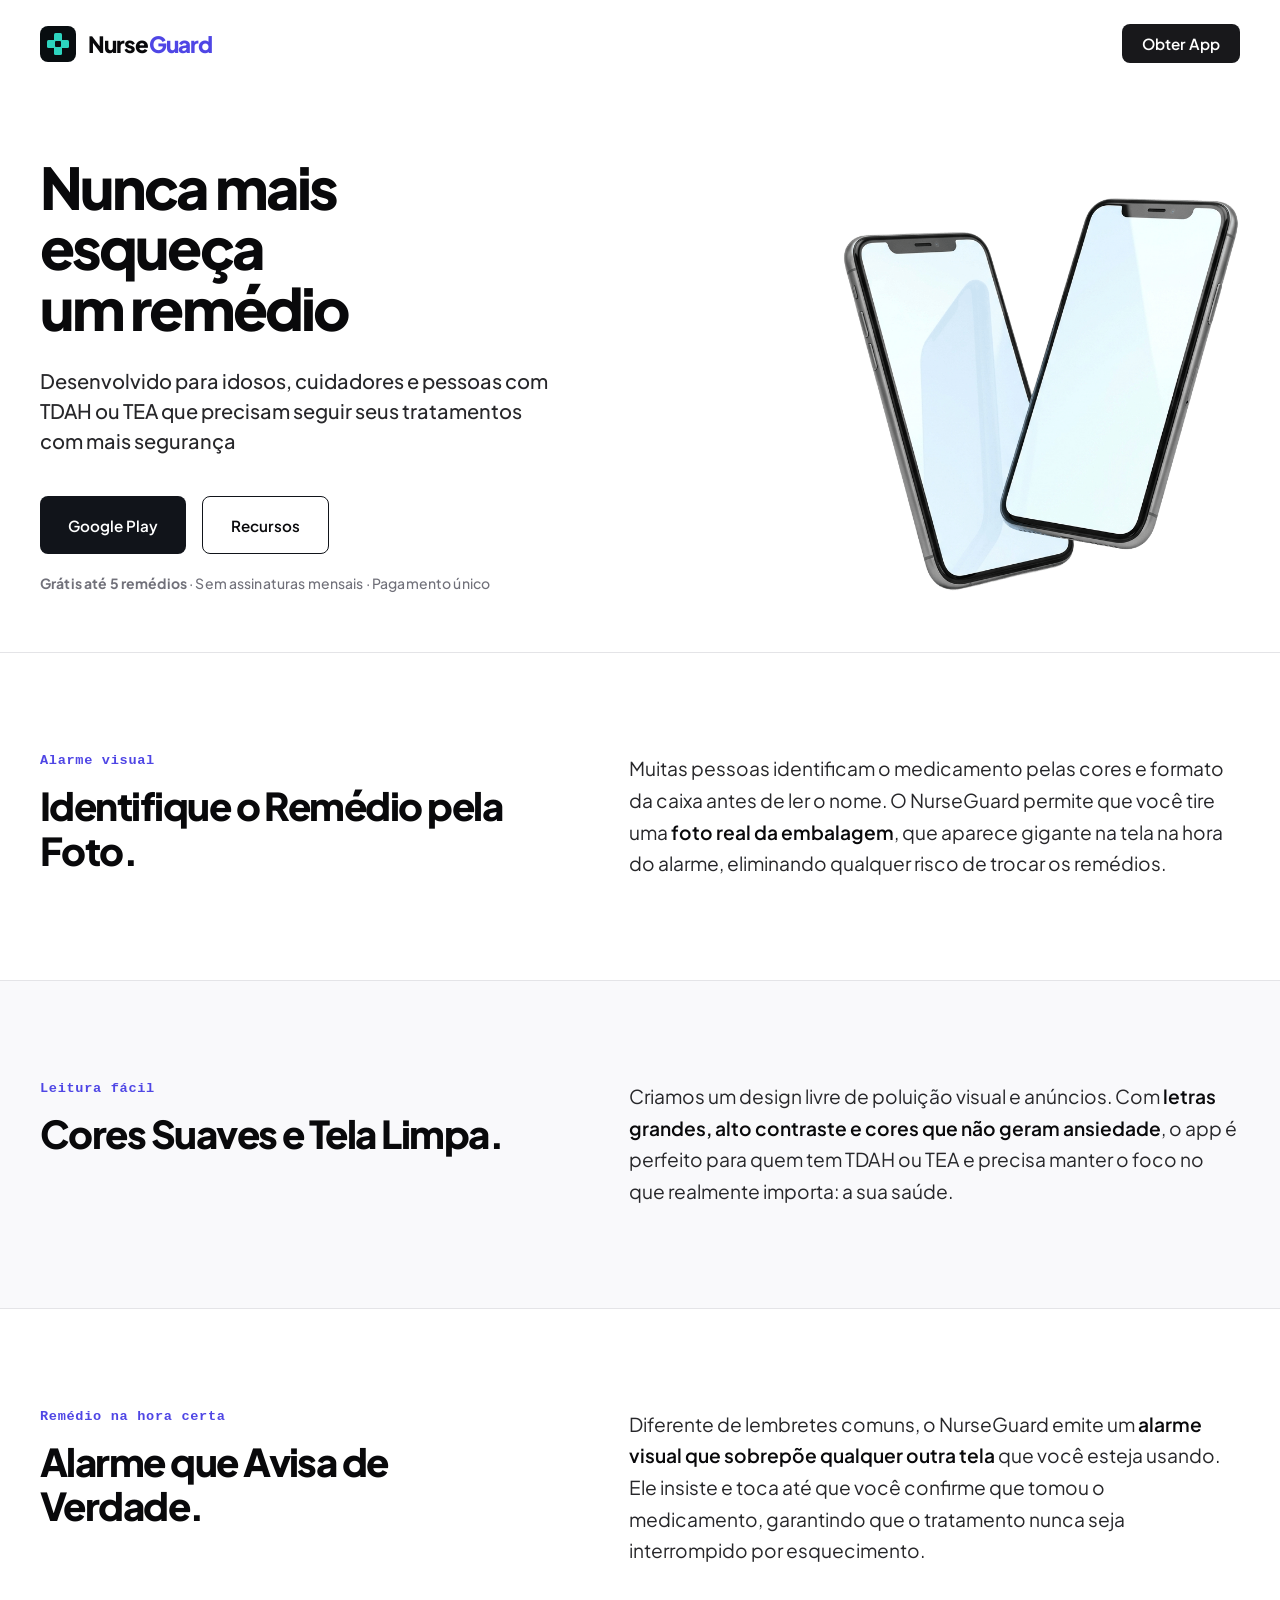
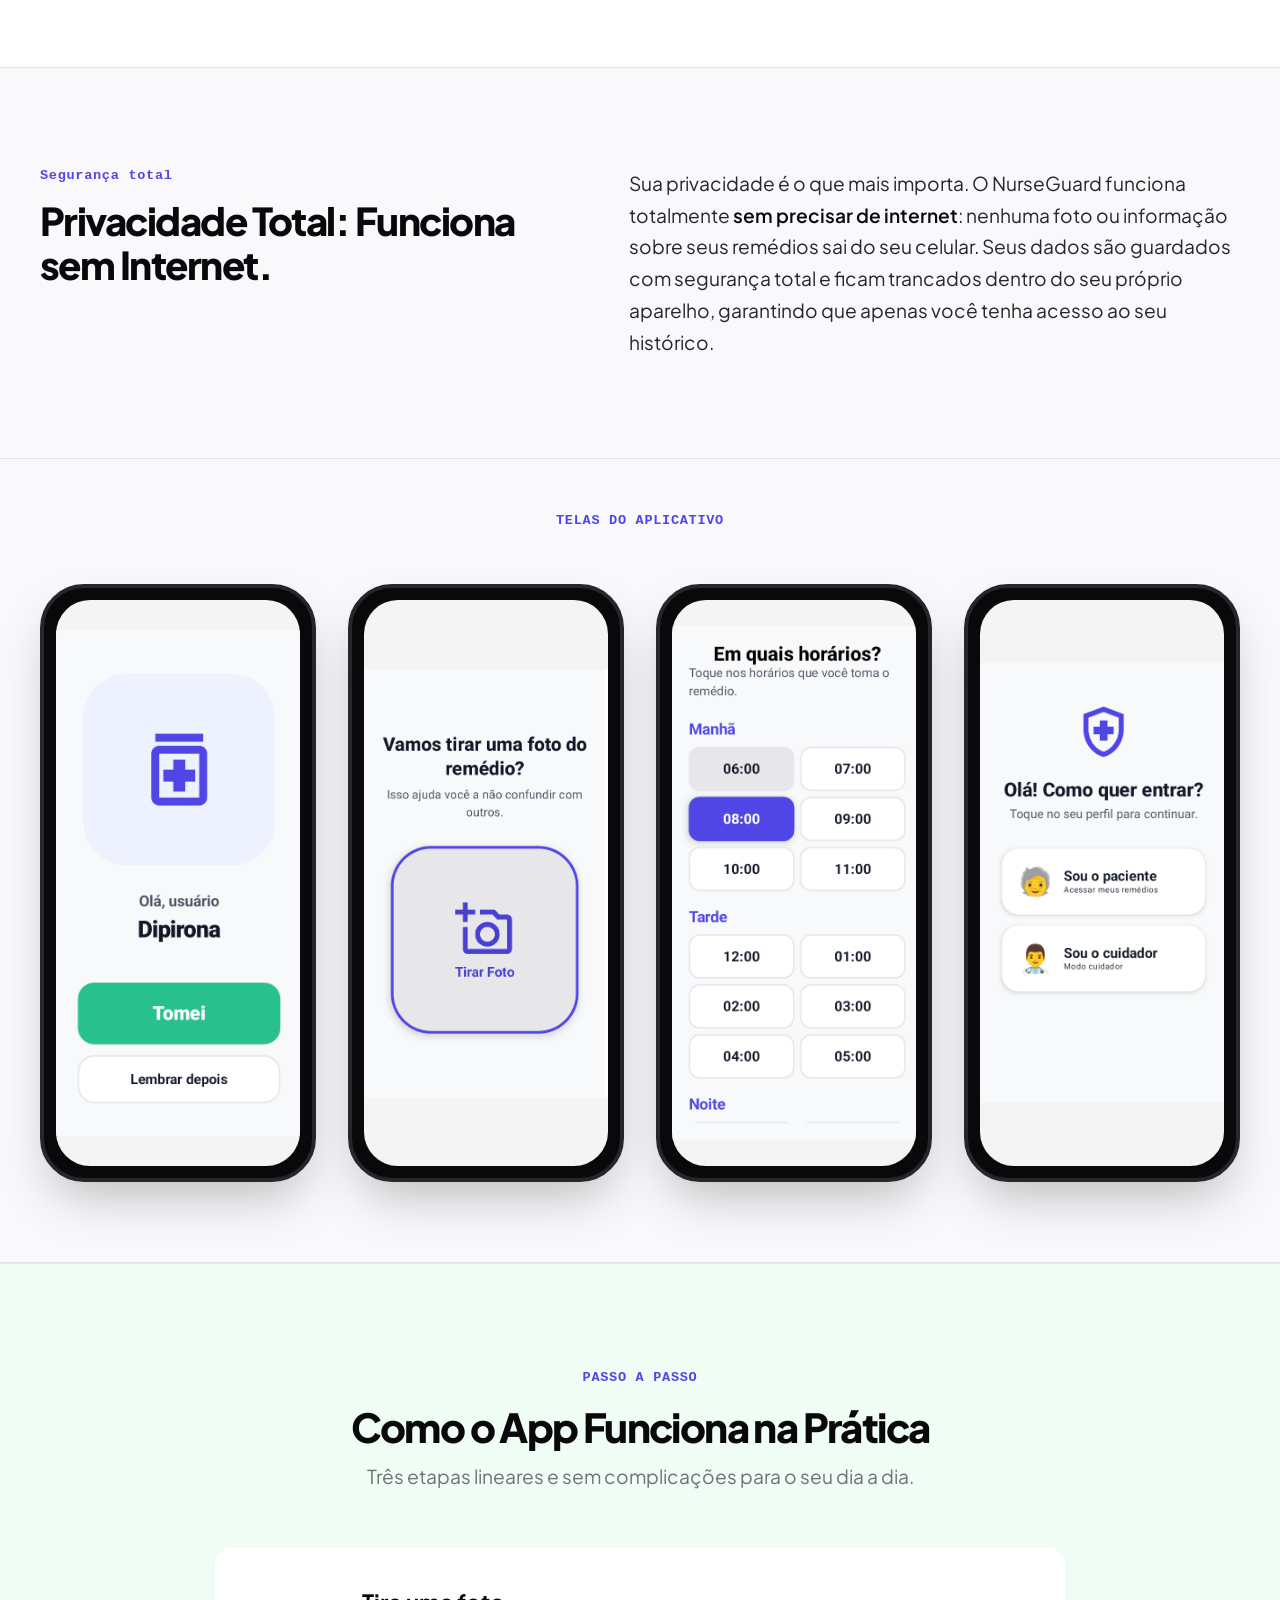
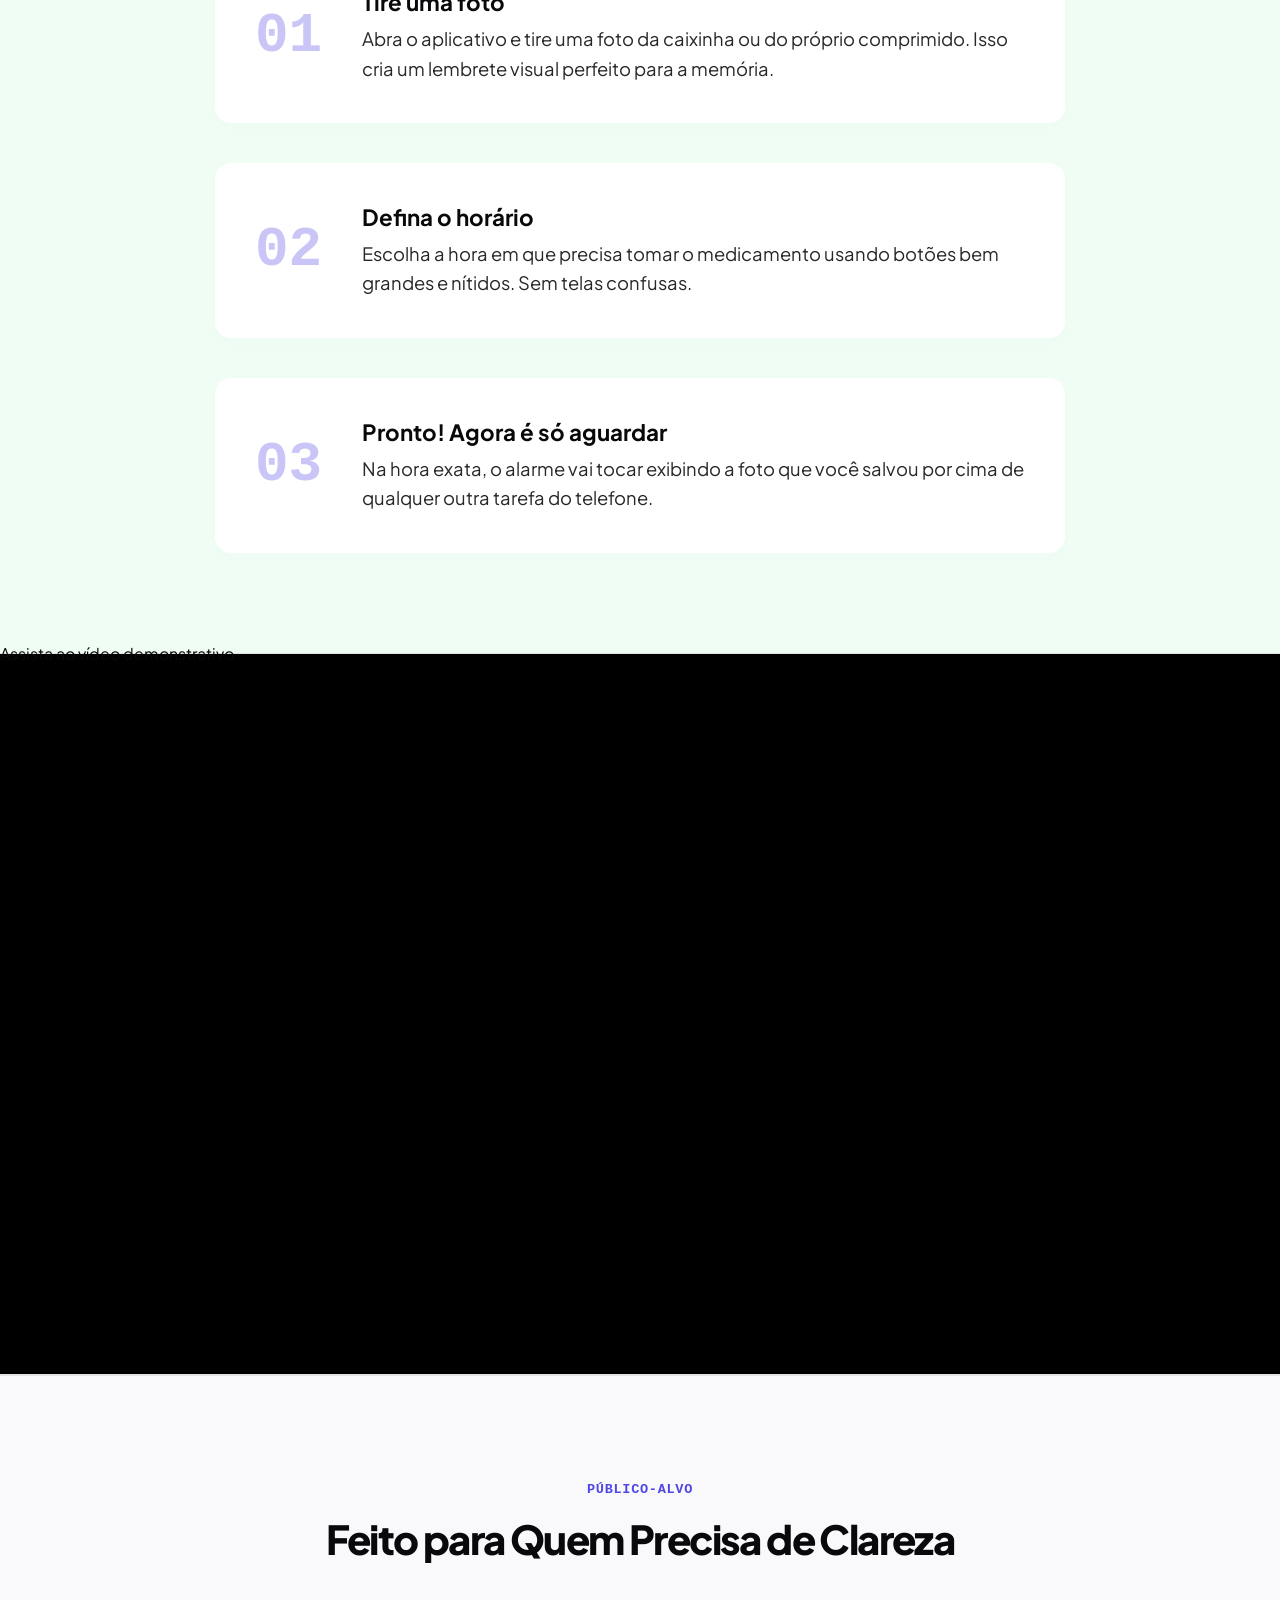
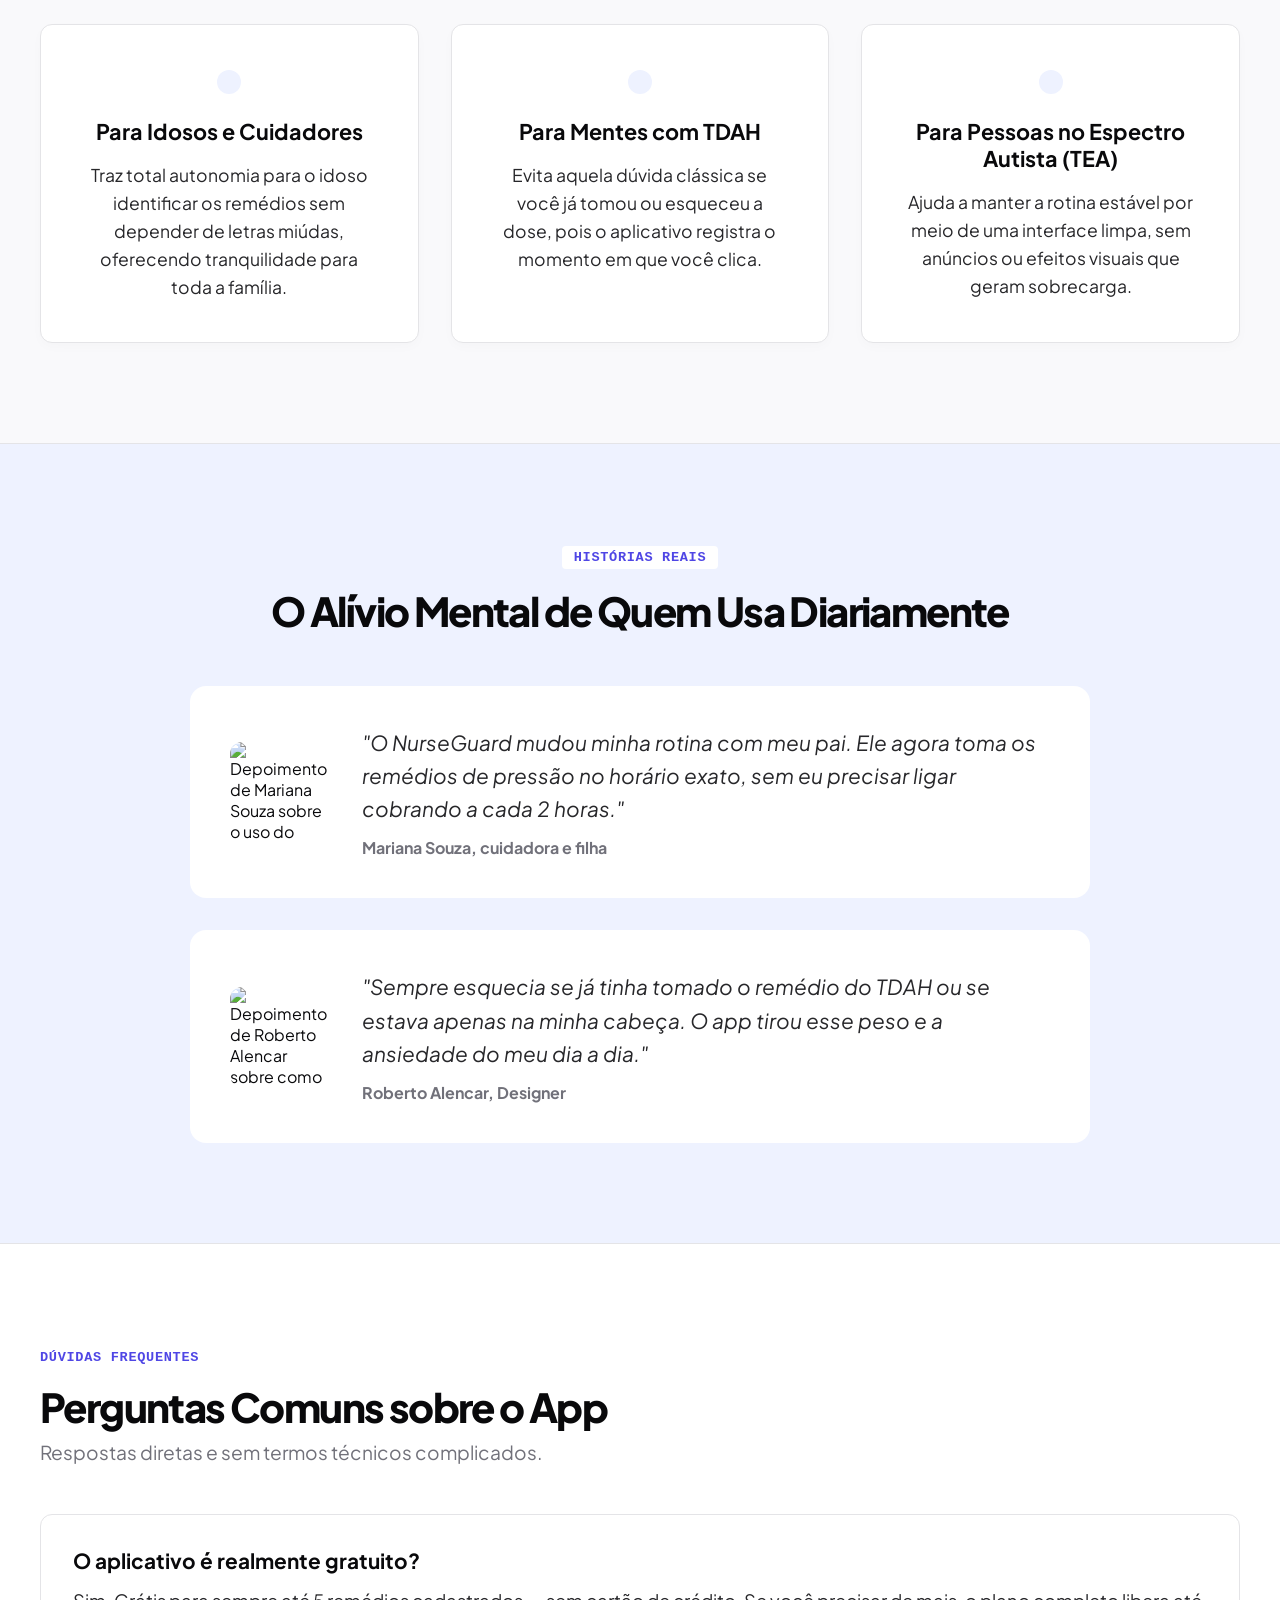
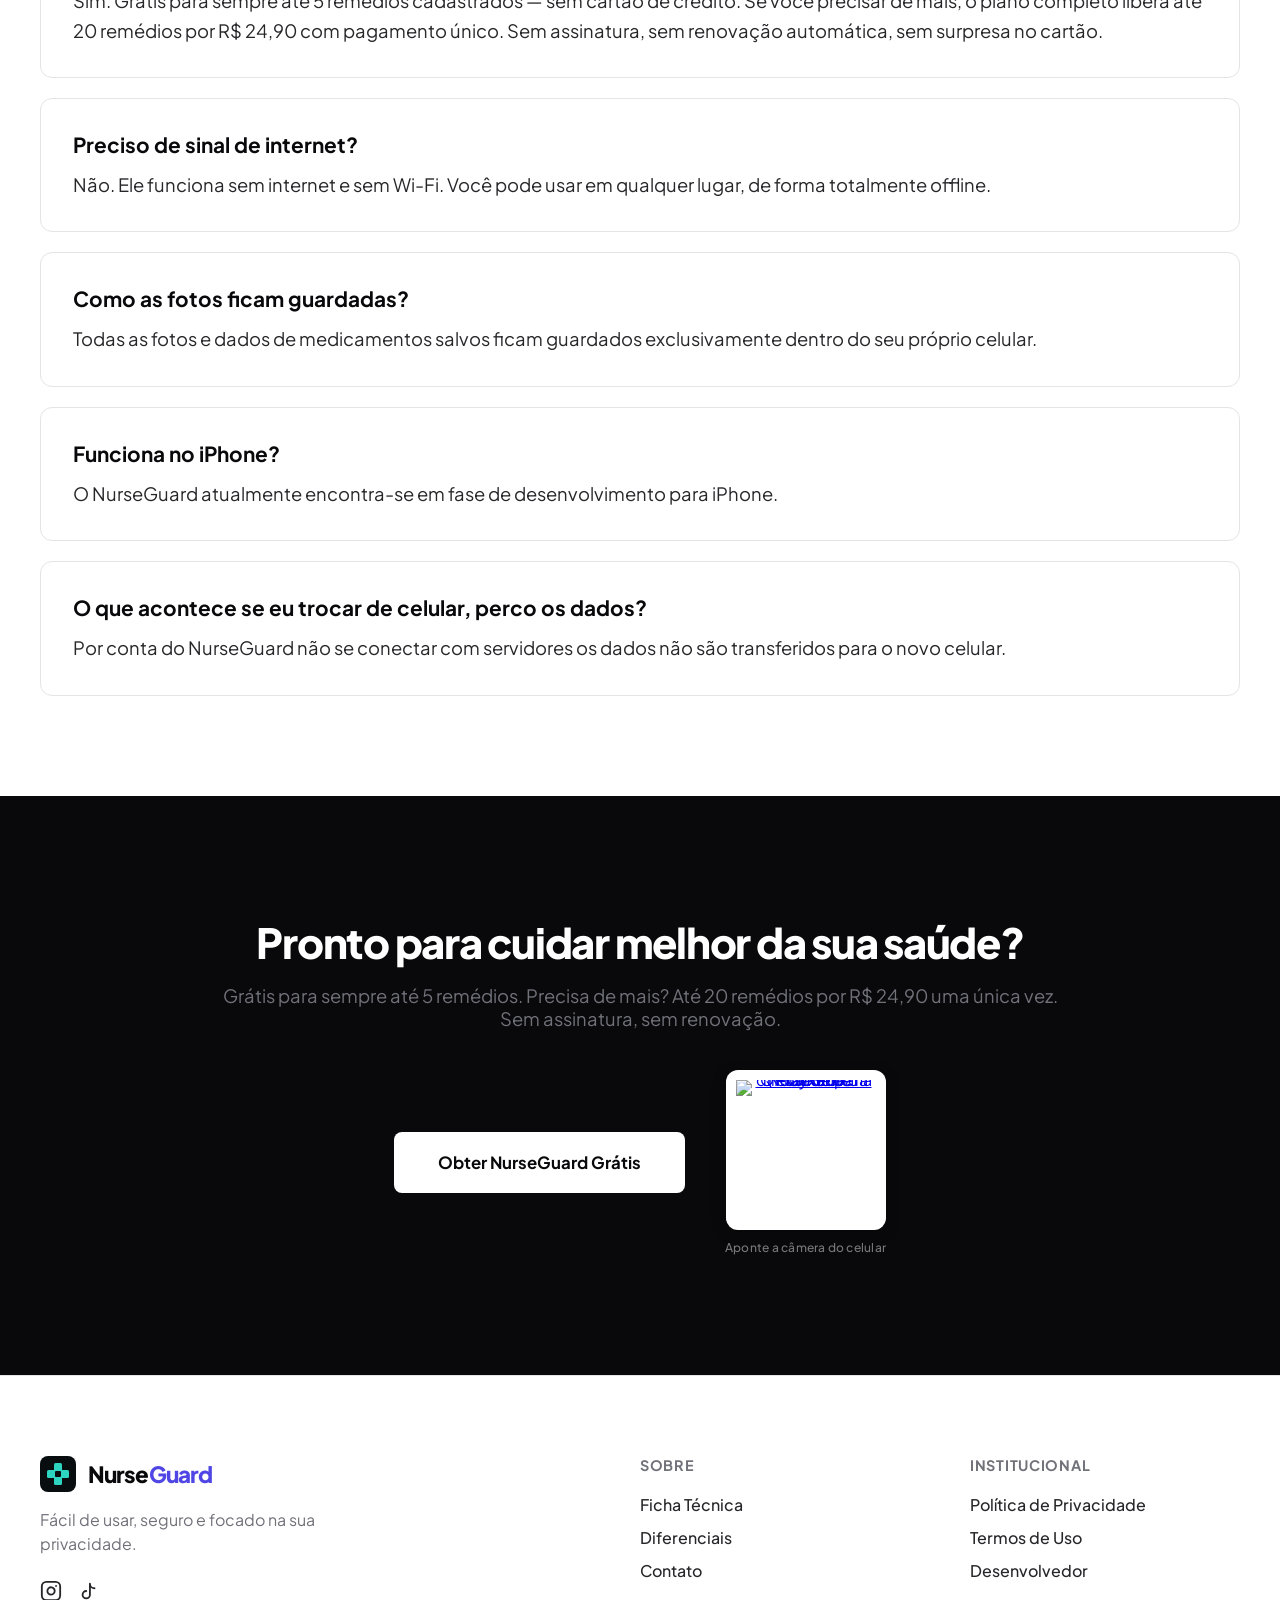
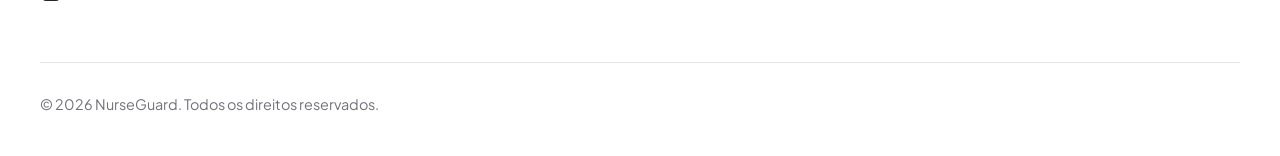
==== commit a6a6335f: "Update" ====
--- a/docs/index.html
+++ b/docs/index.html
@@ -1,12 +1,14 @@
 <!DOCTYPE html>
 <html lang="pt-BR">
 <head>
-        <meta charset="UTF-8">
+    <!-- Configurações Básicas e Responsividade -->
+    <meta charset="UTF-8">
     <meta name="viewport" content="width=device-width, initial-scale=1.0, viewport-fit=cover">
     <meta http-equiv="X-UA-Compatible" content="IE=edge">
 
     <title>NurseGuard | App de Lembrete de Remédios Gratuito — Offline e Seguro</title>
 
+    <!-- SEO e Metadados do Buscador -->
     <meta name="description" content="NurseGuard é o app gratuito de lembrete de remédios para Android. Alarmes lúdicos com foto da embalagem, 100% offline, criptografia AES-256 e conformidade com a LGPD. Ideal para idosos, TDAH e TEA.">
     <meta name="author" content="Teraverso">
     <meta name="publisher" content="Teraverso">
@@ -21,6 +23,7 @@
     <link rel="alternate" hreflang="pt-BR" href="https://www.nurseguard.com.br/">
     <link rel="alternate" hreflang="x-default" href="https://www.nurseguard.com.br/">
 
+    <!-- Open Graph / Facebook (Compartilhamento Social) -->
     <meta property="og:type" content="website">
     <meta property="og:site_name" content="NurseGuard">
     <meta property="og:locale" content="pt_BR">
@@ -32,6 +35,7 @@
     <meta property="og:image:height" content="630">
     <meta property="og:image:alt" content="NurseGuard — App de lembrete de remédios lúdico e acessível">
 
+    <!-- Twitter Cards -->
     <meta name="twitter:card" content="summary_large_image">
     <meta name="twitter:site" content="@nurseguard">
     <meta name="twitter:creator" content="@teraverso">
@@ -41,6 +45,7 @@
     <meta name="twitter:image" content="https://www.nurseguard.com.br/assets/og-image.png">
     <meta name="twitter:image:alt" content="Tela do app NurseGuard com alarme de remédio">
 
+    <!-- Ícones e Cores de Sistema (PWA/Mobile) -->
     <meta name="theme-color" content="#4F46E5" media="(prefers-color-scheme: light)">
     <meta name="theme-color" content="#3730A3" media="(prefers-color-scheme: dark)">
     <meta name="mobile-web-app-capable" content="yes">
@@ -56,23 +61,28 @@
     <link rel="icon" type="image/png" href="favicon.png">
     <link rel="apple-touch-icon" sizes="180x180" href="assets/apple-touch-icon.png">
 
+    <!-- Performance: Pre-conexão de Fontes -->
     <link rel="preconnect" href="https://fonts.googleapis.com">
     <link rel="preconnect" href="https://fonts.gstatic.com" crossorigin>
     <link rel="preload" href="https://fonts.googleapis.com/css2?family=Plus+Jakarta+Sans:wght@800&display=swap" as="style">
 
+    <!-- Dados Estruturados (JSON-LD) para o Google -->
     <script type="application/ld+json">{"@context":"https://schema.org","@type":"Organization","@id":"https://www.nurseguard.com.br/#organization","name":"Teraverso","alternateName":"NurseGuard","url":"https://www.nurseguard.com.br/","logo":{"@type":"ImageObject","url":"https://www.nurseguard.com.br/assets/logo.png","width":400,"height":400},"description":"Teraverso é uma empresa de tecnologia criadora do NurseGuard, o app gratuito de lembrete de medicamentos com foco em acessibilidade para idosos, TDAH e TEA.","foundingDate":"2024","knowsAbout":["saúde digital","acessibilidade","LGPD","medicamentos","TDAH","TEA","idosos"],"contactPoint":{"@type":"ContactPoint","contactType":"customer support","email":"contato@nurseguard.com.br","availableLanguage":"Portuguese","areaServed":"BR"},"sameAs":["https://play.google.com/store/apps/details?id=com.teraverso.nurseguard","https://www.instagram.com/nurseguard","https://www.tiktok.com/@nurseguard.app"]}</script>
     <script type="application/ld+json">{"@context":"https://schema.org","@type":"WebSite","@id":"https://www.nurseguard.com.br/#website","name":"NurseGuard","alternateName":"NurseGuard — Lembrete de Remédios","url":"https://www.nurseguard.com.br/","description":"Site oficial do NurseGuard, app gratuito de lembrete de medicamentos para Android.","inLanguage":"pt-BR","publisher":{"@id":"https://www.nurseguard.com.br/#organization"}}</script>
     <script type="application/ld+json">{"@context":"https://schema.org","@type":"MobileApplication","@id":"https://www.nurseguard.com.br/#app","name":"NurseGuard","alternateName":"NurseGuard — Lembrete de Remédios","description":"App gratuito de lembrete de medicamentos com alarmes lúdicos, foto da embalagem, 100% offline, criptografia AES-256 e conformidade com a LGPD. Ideal para idosos, TDAH e TEA.","url":"https://www.nurseguard.com.br/","downloadUrl":"https://play.google.com/store/apps/details?id=com.teraverso.nurseguard","installUrl":"https://play.google.com/store/apps/details?id=com.teraverso.nurseguard","applicationCategory":"HealthApplication","applicationSubCategory":"Medication Reminder","operatingSystem":"Android 8.0+","offers":{"@type":"Offer","price":"0","priceCurrency":"BRL"},"aggregateRating":{"@type":"AggregateRating","ratingValue":"4.8","ratingCount":"120","bestRating":"5","worstRating":"1"},"screenshot":"https://www.nurseguard.com.br/assets/screenshot.png","featureList":["Alarmes com foto da embalagem do remédio","Interface lúdica com botões grandes","100% offline — sem internet necessária","Criptografia AES-256 local","Conformidade com a LGPD","Sem anúncios e sem rastreadores","Acessível para idosos, TDAH e TEA"],"inLanguage":"pt-BR","author":{"@id":"https://www.nurseguard.com.br/#organization"},"publisher":{"@id":"https://www.nurseguard.com.br/#organization"},"datePublished":"2024-01-01","dateModified":"2026-06-01"}</script>
     <script type="application/ld+json">{"@context":"https://schema.org","@type":"BreadcrumbList","itemListElement":[{"@type":"ListItem","position":1,"name":"NurseGuard","item":"https://www.nurseguard.com.br/"},{"@type":"ListItem","position":2,"name":"Recursos","item":"https://www.nurseguard.com.br/#features"},{"@type":"ListItem","position":3,"name":"Segurança","item":"https://www.nurseguard.com.br/#security"},{"@type":"ListItem","position":4,"name":"Privacidade","item":"https://nurseguard.com.br/privacidade/"},{"@type":"ListItem","position":5,"name":"Termos de Uso","item":"https://nurseguard.com.br/termosdeuso/"}]}</script>
 
+    <!-- Estilos e Bibliotecas -->
     <link rel="stylesheet" href="style.css">
     <link href="https://fonts.googleapis.com/css2?family=Plus+Jakarta+Sans:wght@400;500;600;700;800;900&display=swap" rel="stylesheet">
     <script src="https://unpkg.com/lucide@latest"></script>
 </head>
 <body>
 
+    <!-- Barra de progresso de leitura (Scroll) -->
     <div class="top-progress-bar" id="progressBar"></div>
 
+    <!-- Menu de Navegação Superior -->
     <nav class="cler-nav" id="mainNavbar">
         <div class="nav-wrapper">
             <a href="#" class="logo" aria-label="NurseGuard Home">
@@ -89,6 +99,7 @@
 
     <main>
 
+        <!-- Hero Section: Chamada Principal -->
         <section class="section-hero">
             <div class="canvas-container hero-grid">
                 <div class="hero-block-left">
@@ -112,6 +123,7 @@
             </div>
         </section>
 
+        <!-- Pilar 1: Foto do Remédio -->
         <section class="section-spec-premium" id="pilar-1">
             <div class="canvas-container spec-premium-grid">
                 <div class="spec-sticky-block">
@@ -124,6 +136,7 @@
             </div>
         </section>
 
+        <!-- Pilar 2: Interface Acessível -->
         <section class="section-spec-premium light-bg" id="pilar-2">
             <div class="canvas-container spec-premium-grid">
                 <div class="spec-sticky-block">
@@ -136,6 +149,7 @@
             </div>
         </section>
 
+        <!-- Pilar 3: Sistema de Alarme -->
         <section class="section-spec-premium" id="pilar-3">
             <div class="canvas-container spec-premium-grid">
                 <div class="spec-sticky-block">
@@ -148,6 +162,7 @@
             </div>
         </section>
 
+        <!-- Pilar 4: Privacidade e Offline -->
         <section class="section-spec-premium light-bg" id="pilar-4">
             <div class="canvas-container spec-premium-grid">
                 <div class="spec-sticky-block">
@@ -160,6 +175,7 @@
             </div>
         </section>
 
+        <!-- Seção de Mockups das Telas -->
         <section class="section-app-screens" id="telas">
             <div class="app-screens-label">
                 <span class="section-badge">TELAS DO APLICATIVO</span>
@@ -168,28 +184,29 @@
                 <div class="mockups-grid">
                     <div class="phone-mockup">
                         <div class="phone-screen">
-                            <span class="placeholder-img">Tela 1</span>
+                            <img src="assets/tela1.png" alt="Interface do NurseGuard - Tela 1" class="mockup-img">
                         </div>
                     </div>
                     <div class="phone-mockup">
                         <div class="phone-screen">
-                            <span class="placeholder-img">Tela 2</span>
+                            <img src="assets/tela2.png" alt="Interface do NurseGuard - Tela 2" class="mockup-img">
                         </div>
                     </div>
                     <div class="phone-mockup">
                         <div class="phone-screen">
-                            <span class="placeholder-img">Tela 3</span>
+                            <img src="assets/tela3.png" alt="Interface do NurseGuard - Tela 3" class="mockup-img">
                         </div>
                     </div>
                     <div class="phone-mockup">
                         <div class="phone-screen">
-                            <span class="placeholder-img">Tela 4</span>
-                        </div>
-                    </div>
-                </div>
-            </div>
-        </section>
-
+                            <img src="assets/tela4.png" alt="Interface do NurseGuard - Tela 4" class="mockup-img">
+                        </div>
+                    </div>
+                </div>
+            </div>
+        </section>
+
+        <!-- Passo a Passo (Como Funciona) -->
         <section class="section-how-works" id="como-funciona">
             <div class="canvas-container">
                 <div class="centered-header">
@@ -223,6 +240,7 @@
             </div>
         </section>
 
+        <!-- Fachada de Vídeo (Performance: carrega apenas ao clicar) -->
         <section class="section-full-video">
             <div class="video-container" id="videoFacade" onclick="loadVideo()">
                 <div class="video-placeholder">
@@ -234,6 +252,7 @@
             </div>
         </section>
 
+        <!-- Público-Alvo: Idosos, TDAH e TEA -->
         <section class="section-target-audience" id="para-quem-e">
             <div class="canvas-container">
                 <div class="centered-header">
@@ -260,6 +279,7 @@
             </div>
         </section>
 
+        <!-- Depoimentos e Histórias Reais -->
         <section class="section-user-stories" id="depoimentos">
             <div class="canvas-container">
                 <div class="stories-wrapper">
@@ -287,6 +307,7 @@
             </div>
         </section>
 
+        <!-- FAQ: Perguntas Frequentes -->
         <section class="section-faq-list" id="faq">
             <div class="canvas-container">
                 <div class="faq-left-header">
@@ -319,6 +340,7 @@
             </div>
         </section>
 
+        <!-- Call To Action Final (Download) -->
         <section class="section-cta" id="download">
             <div class="canvas-container">
                 <div class="cta-box">
@@ -339,6 +361,7 @@
 
     </main>
 
+    <!-- Rodapé Institutional -->
     <footer class="cler-footer">
         <div class="canvas-container footer-grid">
             <div class="footer-brand">
@@ -380,6 +403,7 @@
         </div>
     </footer>
 
+    <!-- Script Principal -->
     <script src="script.js"></script>
 </body>
 </html>
--- a/docs/style.css
+++ b/docs/style.css
@@ -3,6 +3,7 @@
    ========================================================================== */
 
 :root {
+    /* Cores Principais */
     --bg-pure: #FFFFFF;
     --bg-subtle: #F9F9FB;
     --text-primary: #09090B;
@@ -10,11 +11,14 @@
     --text-muted: #71717A;
     --primary: #4F46E5;
     --accent-teal: #2DD4BF;
+    /* Design Editorial */
     --border-editorial: #E4E4E7;
     --font-editorial: 'Plus Jakarta Sans', sans-serif;
+    /* Curva de Animação Premium */
     --bezier-premium: cubic-bezier(0.16, 1, 0.3, 1);
 }
 
+/* Reset Básico */
 *, *::before, *::after {
     margin: 0;
     padding: 0;
@@ -26,6 +30,7 @@
     -webkit-font-smoothing: antialiased;
 }
 
+/* Base do Body */
 body {
     font-family: var(--font-editorial);
     color: var(--text-primary);
@@ -33,12 +38,14 @@
     overflow-x: hidden;
 }
 
+/* Container Centralizado */
 .canvas-container {
     max-width: 1280px;
     margin: 0 auto;
     padding: 0 40px;
 }
 
+/* Progresso de Leitura Superior */
 .top-progress-bar {
     position: fixed;
     top: 0;
@@ -62,10 +69,12 @@
     transition: border-color 0.2s ease;
 }
 
+/* Efeito ao rolar a página */
 .cler-nav.scrolled {
     border-bottom: 1px solid var(--border-editorial);
 }
 
+/* Wrapper da Navbar */
 .nav-wrapper {
     display: flex;
     justify-content: space-between;
@@ -75,6 +84,7 @@
     padding: 24px 40px;
 }
 
+/* Logo do Projeto */
 .logo {
     display: flex;
     align-items: center;
@@ -124,6 +134,7 @@
     gap: 32px;
 }
 
+/* Botão de Download na Nav */
 .btn-premium-nav {
     background: #18181B;
     color: var(--bg-pure);
@@ -142,6 +153,7 @@
     background-color: var(--bg-pure);
 }
 
+/* Grid do Hero */
 .hero-grid {
     display: grid;
     grid-template-columns: 1.3fr 0.7fr;
@@ -158,6 +170,7 @@
     margin-bottom: 28px;
 }
 
+/* Texto de Introdução */
 .editorial-lead {
     font-size: 1.25rem;
     color: var(--text-secondary);
@@ -173,6 +186,7 @@
     gap: 16px;
 }
 
+/* Botões do Hero */
 .btn-cler-dark {
     background: #11141A;
     color: var(--bg-pure);
@@ -295,12 +309,14 @@
     padding: 48px 0 40px;
 }
 
+/* Grid dos Mockups */
 .mockups-grid {
     display: grid;
     grid-template-columns: repeat(4, 1fr);
     gap: 32px;
 }
 
+/* Estrutura Física do Celular Simulada */
 .phone-mockup {
     width: 100%;
     aspect-ratio: 9 / 19.5;
@@ -322,6 +338,17 @@
     justify-content: center;
 }
 
+.mockup-img {
+    width: 100%;
+    height: 100%;
+    object-fit: cover;
+    object-position: center;
+    display: block;
+    width: 100%;     /* Força a imagem a ocupar toda a largura interna */
+    height: auto;    /* Mantém a proporção original, evitando que fique torta */
+    flex-shrink: 0;  /* Garante que o flexbox não tente espremer a imagem */
+}
+
 .placeholder-img {
     color: #71717A;
     font-weight: 600;
@@ -367,6 +394,7 @@
     letter-spacing: 0.05em;
 }
 
+/* Cards de Passo a Passo */
 .vertical-steps-container {
     max-width: 850px;
     margin: 0 auto;
@@ -423,6 +451,7 @@
     border-bottom: 1px solid var(--border-editorial);
 }
 
+/* Container do Vídeo (16:9) */
 .video-container {
     position: relative;
     width: 100%;
